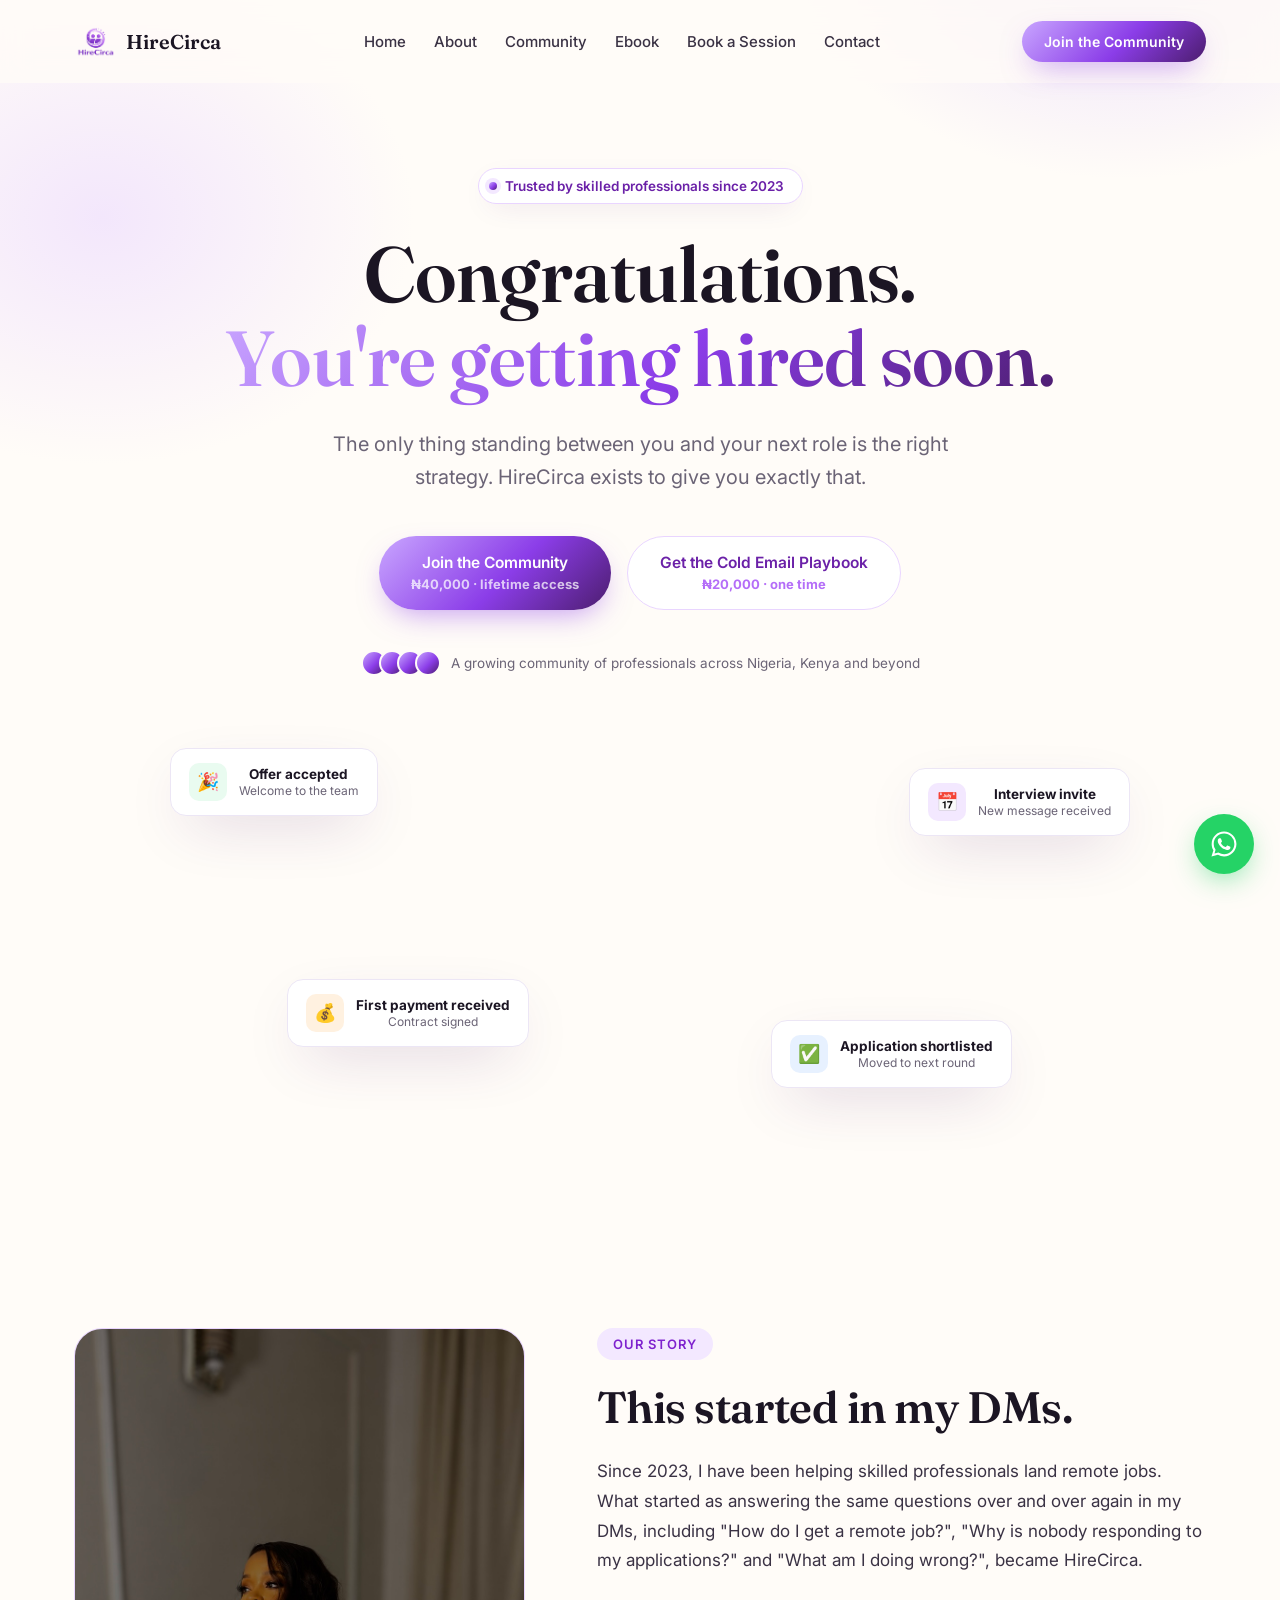
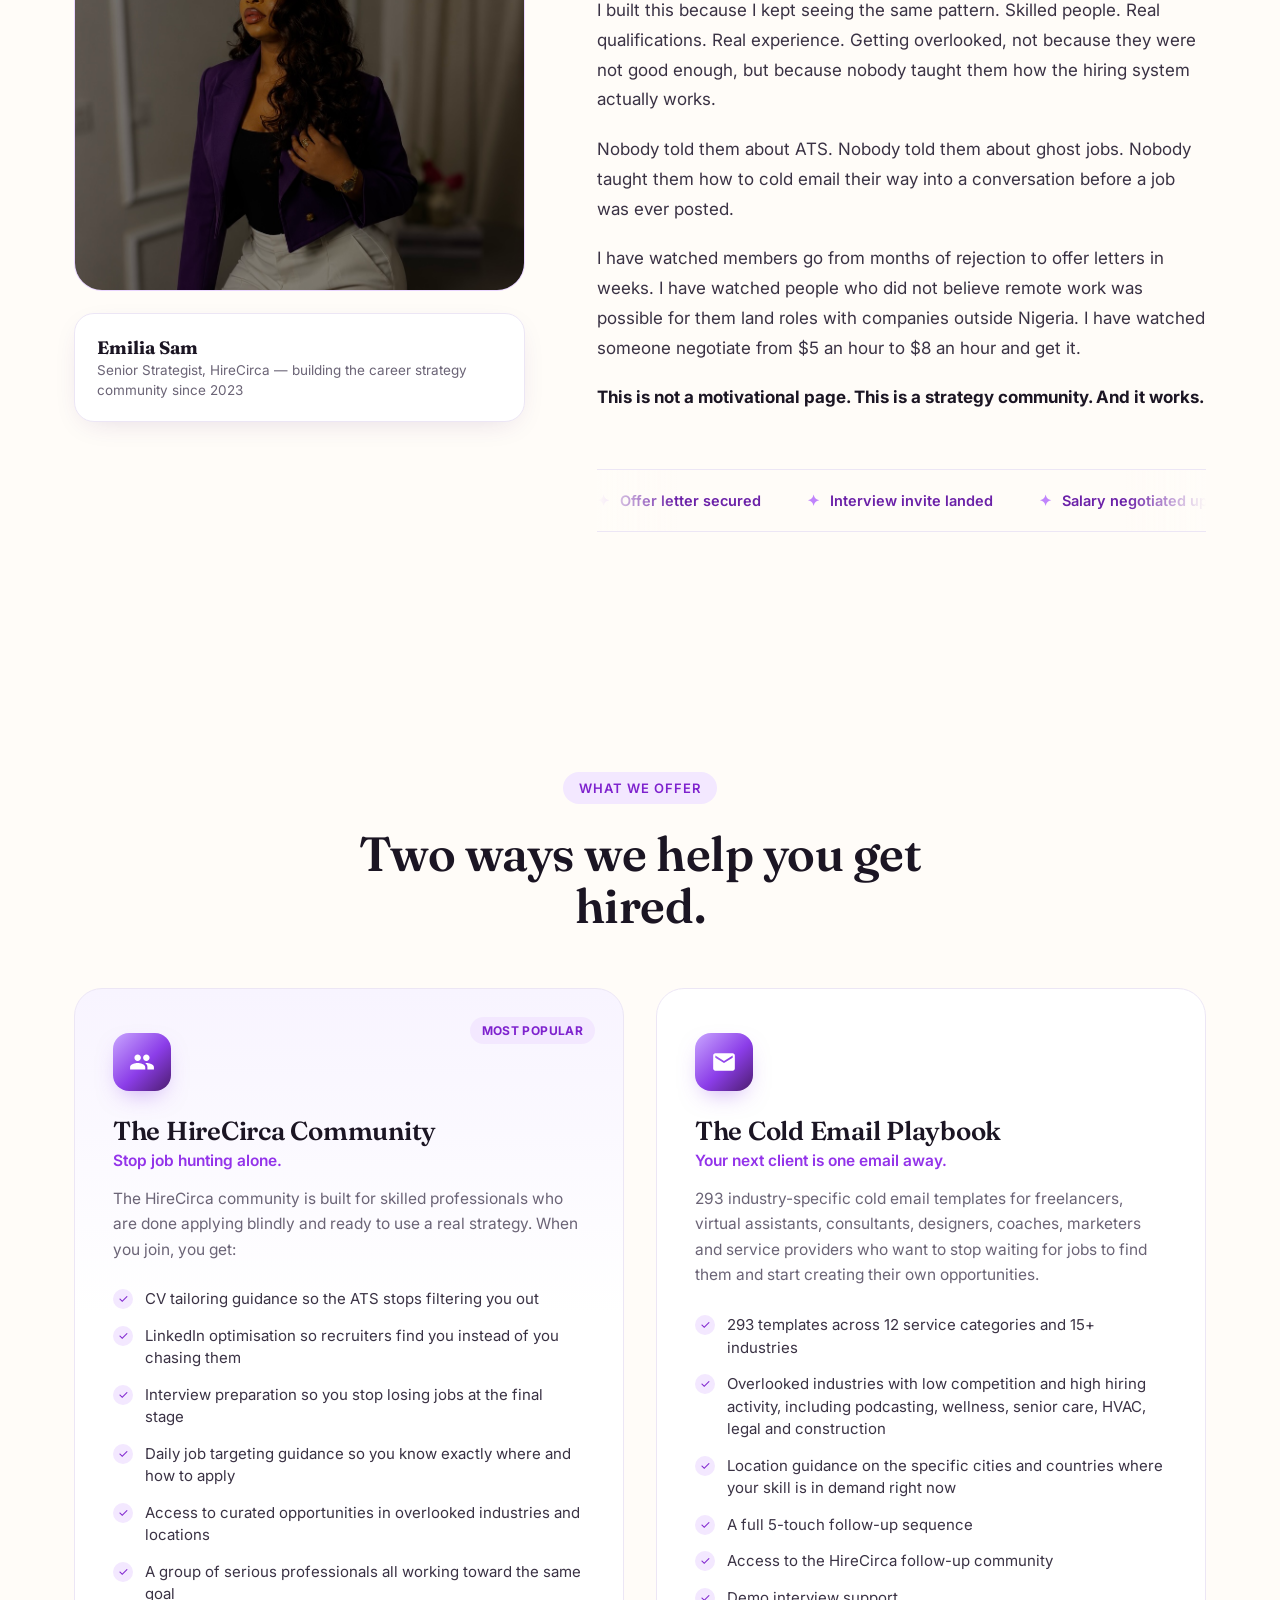
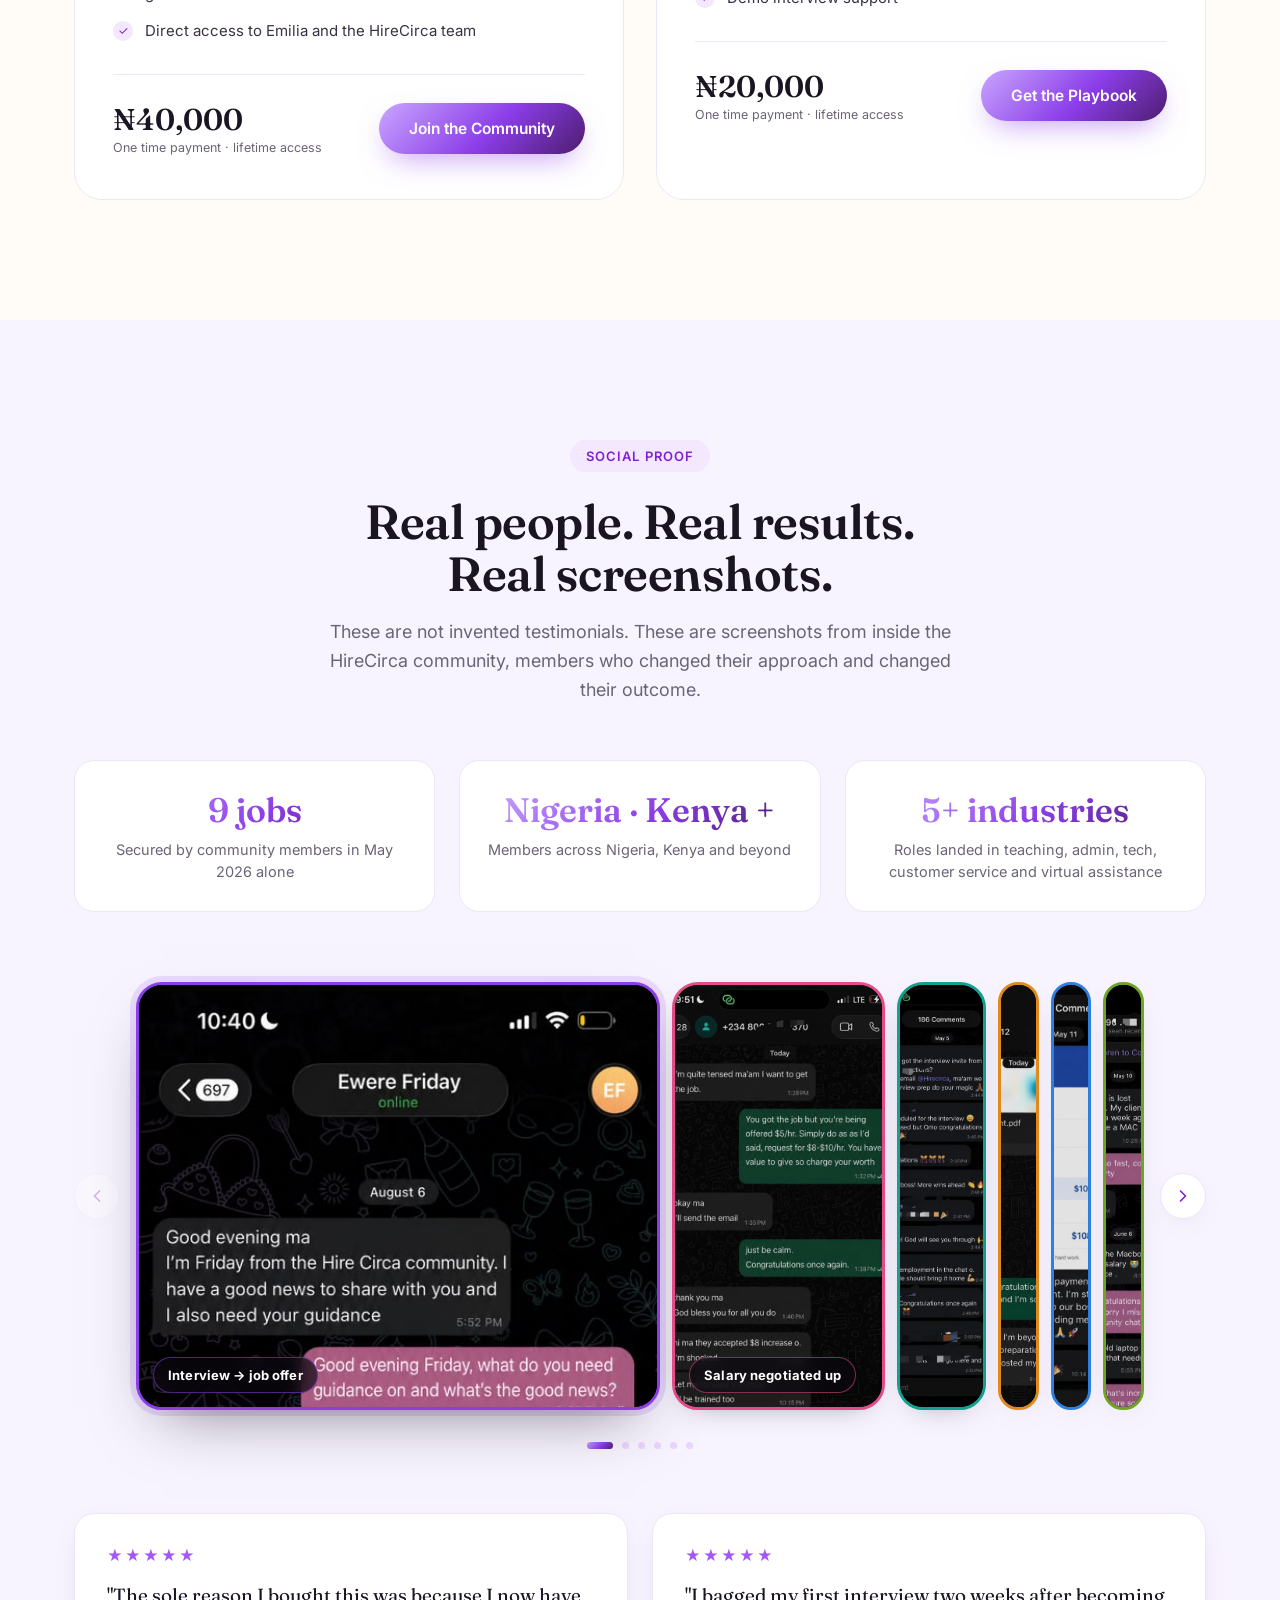
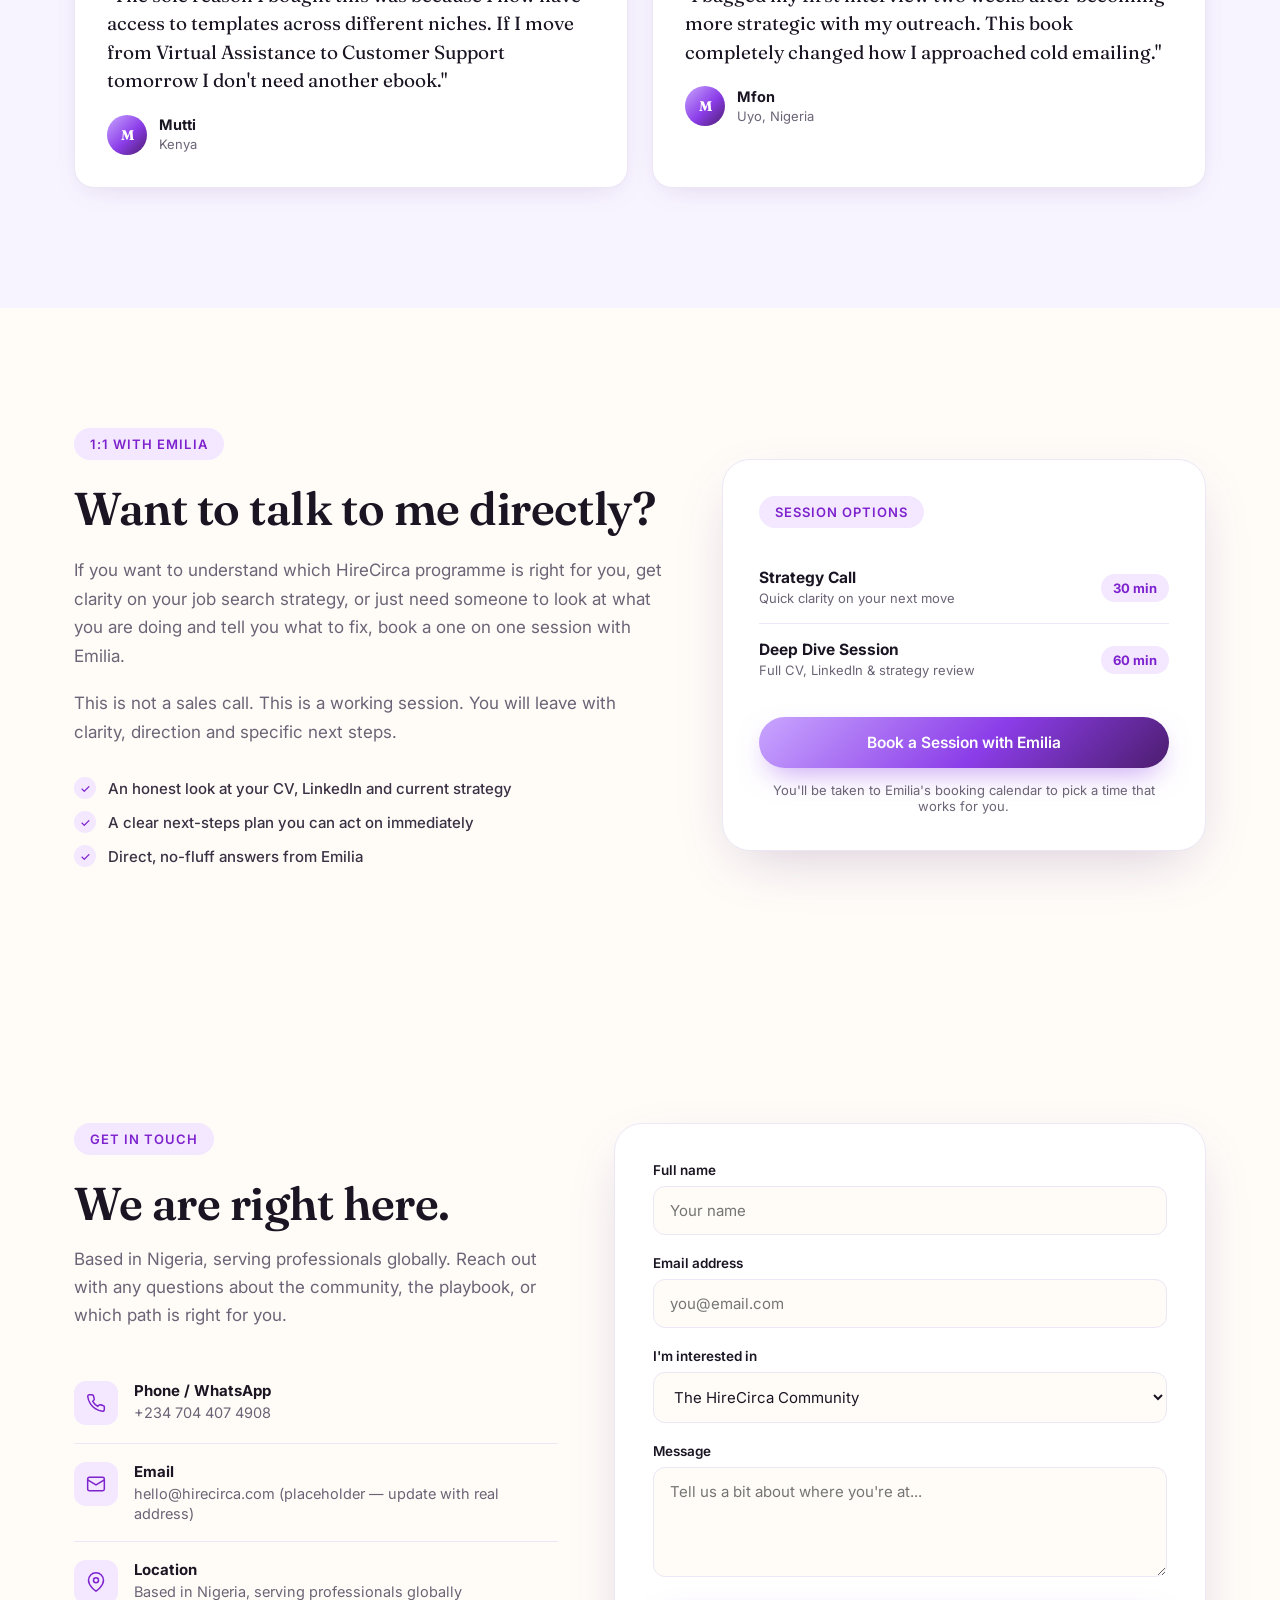
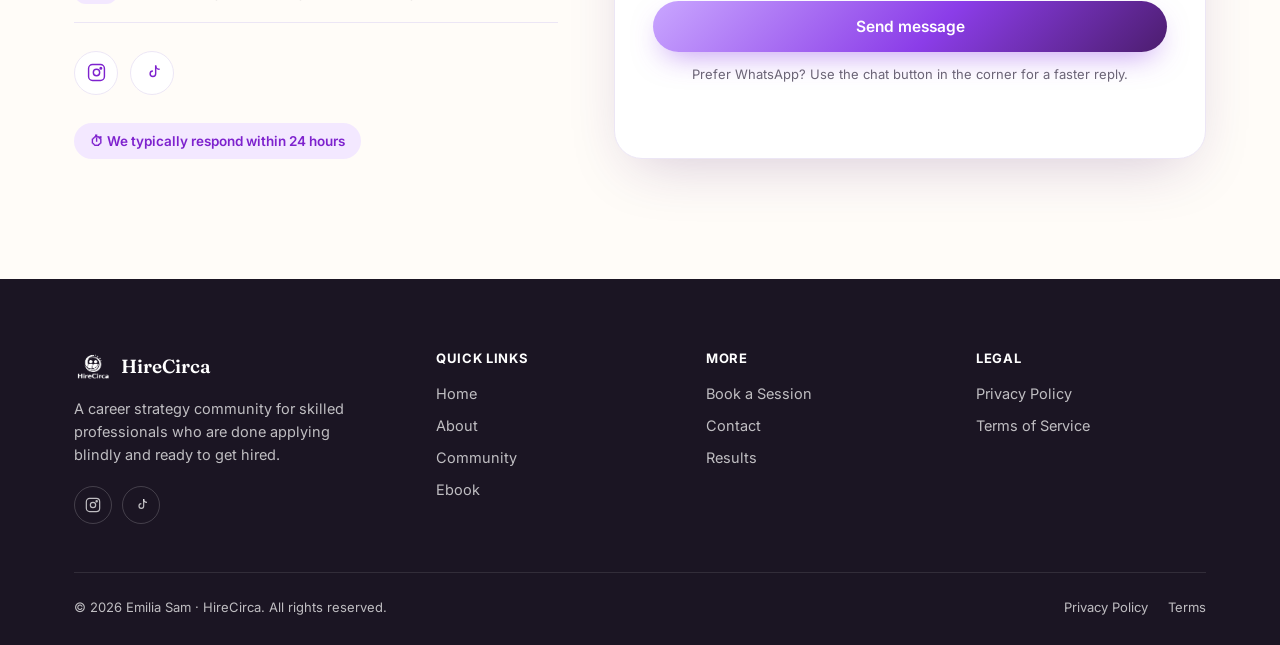
==== index.html @ 4a37bef0 "Redesign proof carousel with Material-3 style morph Replace the flat scroll strip with an index-driv" ====
<!DOCTYPE html>
<html lang="en">
<head>
<meta charset="UTF-8">
<meta name="viewport" content="width=device-width, initial-scale=1.0">
<title>HireCirca — You're Getting Hired Soon</title>
<meta name="description" content="HireCirca gives skilled professionals the exact strategy, tools and community they need to find and land the right opportunities themselves. Join the community or get the Cold Email Playbook.">
<link rel="icon" type="image/png" href="assets/logo.png">

<link rel="preconnect" href="https://fonts.googleapis.com">
<link rel="preconnect" href="https://fonts.gstatic.com" crossorigin>
<link href="https://fonts.googleapis.com/css2?family=Fraunces:opsz,wght@9..144,500;9..144,600;9..144,700&family=Inter:wght@400;500;600;700;800&display=swap" rel="stylesheet">

<link rel="stylesheet" href="css/style.css">
</head>
<body>

<a class="skip-link" href="#home">Skip to content</a>

<!-- ============================================================ NAVBAR -->
<header class="navbar" id="navbar">
  <div class="container">
    <a href="#home" class="nav-logo">
      <img src="assets/logo.png" alt="HireCirca logo">
      <span>HireCirca</span>
    </a>

    <ul class="nav-links">
      <li><a href="#home">Home</a></li>
      <li><a href="#about">About</a></li>
      <li><a href="#community">Community</a></li>
      <li><a href="#ebook">Ebook</a></li>
      <li><a href="#book-a-session">Book a Session</a></li>
      <li><a href="#contact">Contact</a></li>
    </ul>

    <div class="nav-cta">
      <a href="#community" class="btn btn-primary btn-sm">Join the Community</a>
      <button class="nav-toggle" id="navToggle" aria-label="Open menu">
        <svg id="iconMenu" viewBox="0 0 24 24" fill="none" stroke="currentColor" stroke-width="2" stroke-linecap="round"><line x1="3" y1="6" x2="21" y2="6"/><line x1="3" y1="12" x2="21" y2="12"/><line x1="3" y1="18" x2="21" y2="18"/></svg>
      </button>
    </div>
  </div>
</header>

<div class="mobile-menu" id="mobileMenu">
  <ul>
    <li><a href="#home">Home</a></li>
    <li><a href="#about">About</a></li>
    <li><a href="#community">Community</a></li>
    <li><a href="#ebook">Ebook</a></li>
    <li><a href="#book-a-session">Book a Session</a></li>
    <li><a href="#contact">Contact</a></li>
  </ul>
  <a href="#community" class="btn btn-primary btn-block">Join the Community — ₦40,000</a>
</div>

<!-- ============================================================ HERO -->
<section class="hero" id="home">
  <div class="container">
    <div class="hero-eyebrow reveal is-visible"><span class="dot"></span> Trusted by skilled professionals since 2023</div>

    <h1 class="reveal is-visible">Congratulations.<br><span class="accent">You're getting hired soon.</span></h1>

    <p class="hero-sub reveal is-visible reveal-delay-1">The only thing standing between you and your next role is the right strategy. HireCirca exists to give you exactly that.</p>

    <div class="hero-ctas reveal is-visible reveal-delay-2">
      <a href="#community" class="btn btn-primary">
        Join the Community
        <span class="price-tag">₦40,000 · lifetime access</span>
      </a>
      <a href="https://nestuge.com/coldmailing" target="_blank" rel="noopener" class="btn btn-outline">
        Get the Cold Email Playbook
        <span class="price-tag">₦20,000 · one time</span>
      </a>
    </div>

    <div class="hero-trust reveal is-visible reveal-delay-3">
      <span class="avatars"><span></span><span></span><span></span><span></span></span>
      A growing community of professionals across Nigeria, Kenya and beyond
    </div>

    <div class="hero-stage">
      <div class="float-card fc-1">
        <div class="icon">🎉</div>
        <div><strong>Offer accepted</strong><small>Welcome to the team</small></div>
      </div>
      <div class="float-card fc-2">
        <div class="icon">📅</div>
        <div><strong>Interview invite</strong><small>New message received</small></div>
      </div>
      <div class="float-card fc-3">
        <div class="icon">💰</div>
        <div><strong>First payment received</strong><small>Contract signed</small></div>
      </div>
      <div class="float-card fc-4">
        <div class="icon">✅</div>
        <div><strong>Application shortlisted</strong><small>Moved to next round</small></div>
      </div>
    </div>
  </div>
</section>

<!-- ============================================================ ABOUT -->
<section class="section" id="about">
  <div class="container">
    <div class="about-grid">
      <div class="about-photo reveal">
        <div class="photo-frame">
          <img class="real-photo" src="assets/emilia.jpg" alt="Emilia Sam, Senior Strategist at HireCirca">
        </div>
        <div class="founder-card">
          <strong>Emilia Sam</strong>
          <small>Senior Strategist, HireCirca — building the career strategy community since 2023</small>
        </div>
      </div>

      <div class="about-copy">
        <span class="eyebrow reveal">Our Story</span>
        <h2 class="reveal">This started in my DMs.</h2>

        <p class="reveal reveal-delay-1">Since 2023, I have been helping skilled professionals land remote jobs. What started as answering the same questions over and over again in my DMs, including "How do I get a remote job?", "Why is nobody responding to my applications?" and "What am I doing wrong?", became HireCirca.</p>

        <p class="reveal reveal-delay-1">I built this because I kept seeing the same pattern. Skilled people. Real qualifications. Real experience. Getting overlooked, not because they were not good enough, but because nobody taught them how the hiring system actually works.</p>

        <p class="reveal reveal-delay-2">Nobody told them about ATS. Nobody told them about ghost jobs. Nobody taught them how to cold email their way into a conversation before a job was ever posted.</p>

        <p class="reveal reveal-delay-2">I have watched members go from months of rejection to offer letters in weeks. I have watched people who did not believe remote work was possible for them land roles with companies outside Nigeria. I have watched someone negotiate from $5 an hour to $8 an hour and get it.</p>

        <p class="reveal reveal-delay-3"><strong>This is not a motivational page. This is a strategy community. And it works.</strong></p>

        <div class="ticker-wrap reveal reveal-delay-3">
          <div class="ticker-track" id="tickerTrack">
            <span>Offer letter secured</span>
            <span>Interview invite landed</span>
            <span>Salary negotiated up</span>
            <span>Remote role secured</span>
            <span>First client signed</span>
            <span>ATS-optimised CV accepted</span>
            <span>Offer letter secured</span>
            <span>Interview invite landed</span>
            <span>Salary negotiated up</span>
            <span>Remote role secured</span>
            <span>First client signed</span>
            <span>ATS-optimised CV accepted</span>
          </div>
        </div>
      </div>
    </div>
  </div>
</section>

<!-- ============================================================ SERVICES -->
<section class="section" id="services">
  <div class="container">
    <div class="section-head centered reveal">
      <span class="eyebrow">What We Offer</span>
      <h2>Two ways we help you get hired.</h2>
    </div>

    <div class="services-grid">
      <!-- Community -->
      <div class="service-card featured reveal" id="community">
        <span class="badge">Most popular</span>
        <div class="service-icon">
          <svg viewBox="0 0 24 24" width="26" height="26" fill="currentColor" aria-hidden="true"><path d="M16 11c1.66 0 2.99-1.34 2.99-3S17.66 5 16 5c-1.66 0-3 1.34-3 3s1.34 3 3 3zm-8 0c1.66 0 2.99-1.34 2.99-3S9.66 5 8 5C6.34 5 5 6.34 5 8s1.34 3 3 3zm0 2c-2.33 0-7 1.17-7 3.5V19h14v-2.5c0-2.33-4.67-3.5-7-3.5zm8 0c-.29 0-.62.02-.97.05 1.16.84 1.97 1.97 1.97 3.45V19h6v-2.5c0-2.33-4.67-3.5-7-3.5z"/></svg>
        </div>
        <h3>The HireCirca Community</h3>
        <p class="service-tagline">Stop job hunting alone.</p>
        <p class="desc">The HireCirca community is built for skilled professionals who are done applying blindly and ready to use a real strategy. When you join, you get:</p>
        <ul class="service-list">
          <li><span class="check">✓</span> CV tailoring guidance so the ATS stops filtering you out</li>
          <li><span class="check">✓</span> LinkedIn optimisation so recruiters find you instead of you chasing them</li>
          <li><span class="check">✓</span> Interview preparation so you stop losing jobs at the final stage</li>
          <li><span class="check">✓</span> Daily job targeting guidance so you know exactly where and how to apply</li>
          <li><span class="check">✓</span> Access to curated opportunities in overlooked industries and locations</li>
          <li><span class="check">✓</span> A group of serious professionals all working toward the same goal</li>
          <li><span class="check">✓</span> Direct access to Emilia and the HireCirca team</li>
        </ul>
        <div class="service-footer">
          <div class="service-price">
            <span class="amount">₦40,000</span>
            <span class="terms">One time payment · lifetime access</span>
          </div>
          <a href="#contact" class="btn btn-primary">Join the Community</a>
        </div>
      </div>

      <!-- Ebook -->
      <div class="service-card reveal reveal-delay-1" id="ebook">
        <div class="service-icon">
          <svg viewBox="0 0 24 24" width="26" height="26" fill="currentColor" aria-hidden="true"><path d="M20 4H4c-1.1 0-1.99.9-1.99 2L2 18c0 1.1.9 2 2 2h16c1.1 0 2-.9 2-2V6c0-1.1-.9-2-2-2zm0 4-8 5-8-5V6l8 5 8-5v2z"/></svg>
        </div>
        <h3>The Cold Email Playbook</h3>
        <p class="service-tagline">Your next client is one email away.</p>
        <p class="desc">293 industry-specific cold email templates for freelancers, virtual assistants, consultants, designers, coaches, marketers and service providers who want to stop waiting for jobs to find them and start creating their own opportunities.</p>
        <ul class="service-list">
          <li><span class="check">✓</span> 293 templates across 12 service categories and 15+ industries</li>
          <li><span class="check">✓</span> Overlooked industries with low competition and high hiring activity, including podcasting, wellness, senior care, HVAC, legal and construction</li>
          <li><span class="check">✓</span> Location guidance on the specific cities and countries where your skill is in demand right now</li>
          <li><span class="check">✓</span> A full 5-touch follow-up sequence</li>
          <li><span class="check">✓</span> Access to the HireCirca follow-up community</li>
          <li><span class="check">✓</span> Demo interview support</li>
        </ul>
        <div class="service-footer">
          <div class="service-price">
            <span class="amount">₦20,000</span>
            <span class="terms">One time payment · lifetime access</span>
          </div>
          <a href="https://nestuge.com/coldmailing" target="_blank" rel="noopener" class="btn btn-primary">Get the Playbook</a>
        </div>
      </div>
    </div>
  </div>
</section>

<!-- ============================================================ RESULTS -->
<section class="section results-section" id="results">
  <div class="container">
    <div class="section-head centered reveal">
      <span class="eyebrow">Social Proof</span>
      <h2>Real people. Real results. Real screenshots.</h2>
      <p>These are not invented testimonials. These are screenshots from inside the HireCirca community, members who changed their approach and changed their outcome.</p>
    </div>

    <div class="stat-strip reveal">
      <div class="stat-card">
        <span class="num">9 jobs</span>
        <p>Secured by community members in May 2026 alone</p>
      </div>
      <div class="stat-card">
        <span class="num">Nigeria · Kenya +</span>
        <p>Members across Nigeria, Kenya and beyond</p>
      </div>
      <div class="stat-card">
        <span class="num">5+ industries</span>
        <p>Roles landed in teaching, admin, tech, customer service and virtual assistance</p>
      </div>
    </div>

    <div class="proof-carousel-wrap reveal">
      <button class="carousel-arrow" id="proofPrev" aria-label="Previous screenshot">
        <svg viewBox="0 0 24 24" fill="none" stroke="currentColor" stroke-width="2" stroke-linecap="round" stroke-linejoin="round"><polyline points="15 18 9 12 15 6"/></svg>
      </button>

      <div class="proof-carousel" id="proofCarousel">
        <button class="proof-card accent-violet" style="--i:0" aria-label="Interview to job offer">
          <img src="assets/proof/proof-1.jpg" alt="WhatsApp message from a HireCirca community member sharing an interview invite after a cold email follow-up" loading="lazy">
          <span class="proof-tag">Interview → job offer</span>
        </button>
        <button class="proof-card accent-rose" style="--i:1" aria-label="Salary negotiated up">
          <img src="assets/proof/proof-2.jpg" alt="WhatsApp conversation showing a member negotiating their hourly rate up from $5 to $8 with HireCirca's guidance" loading="lazy">
          <span class="proof-tag">Salary negotiated up</span>
        </button>
        <button class="proof-card accent-teal" style="--i:2" aria-label="Community celebration">
          <img src="assets/proof/proof-3.jpg" alt="Community comments celebrating a member's interview invite and letter of employment" loading="lazy">
          <span class="proof-tag">Community celebration</span>
        </button>
        <button class="proof-card accent-amber" style="--i:3" aria-label="Letter of employment">
          <img src="assets/proof/proof-4.jpg" alt="Letter of employment PDF shared in WhatsApp with a congratulations message from Emilia" loading="lazy">
          <span class="proof-tag">Letter of employment</span>
        </button>
        <button class="proof-card accent-sky" style="--i:4" aria-label="First payment received">
          <img src="assets/proof/proof-5.jpg" alt="Payment summary screenshot showing a member's first week's pay as a virtual assistant" loading="lazy">
          <span class="proof-tag">First payment received</span>
        </button>
        <button class="proof-card accent-lime" style="--i:5" aria-label="Client bonus and giving back">
          <img src="assets/proof/proof-6.jpg" alt="WhatsApp conversation of a community member sharing a client bonus and giving back to the community" loading="lazy">
          <span class="proof-tag">Client bonus + giving back</span>
        </button>
      </div>

      <button class="carousel-arrow" id="proofNext" aria-label="Next screenshot">
        <svg viewBox="0 0 24 24" fill="none" stroke="currentColor" stroke-width="2" stroke-linecap="round" stroke-linejoin="round"><polyline points="9 18 15 12 9 6"/></svg>
      </button>
    </div>
    <div class="carousel-dots" id="proofDots"></div>

    <div class="testimonials reveal">
      <div class="testimonial-card">
        <div class="stars">★★★★★</div>
        <p class="quote">"The sole reason I bought this was because I now have access to templates across different niches. If I move from Virtual Assistance to Customer Support tomorrow I don't need another ebook."</p>
        <div class="testimonial-who">
          <div class="avatar">M</div>
          <div><strong>Mutti</strong><small>Kenya</small></div>
        </div>
      </div>
      <div class="testimonial-card">
        <div class="stars">★★★★★</div>
        <p class="quote">"I bagged my first interview two weeks after becoming more strategic with my outreach. This book completely changed how I approached cold emailing."</p>
        <div class="testimonial-who">
          <div class="avatar">M</div>
          <div><strong>Mfon</strong><small>Uyo, Nigeria</small></div>
        </div>
      </div>
    </div>
  </div>
</section>

<!-- ============================================================ BOOK A SESSION -->
<section class="section" id="book-a-session">
  <div class="container">
    <div class="booking-grid">
      <div class="booking-copy reveal">
        <span class="eyebrow">1:1 With Emilia</span>
        <h2>Want to talk to me directly?</h2>
        <p>If you want to understand which HireCirca programme is right for you, get clarity on your job search strategy, or just need someone to look at what you are doing and tell you what to fix, book a one on one session with Emilia.</p>
        <p>This is not a sales call. This is a working session. You will leave with clarity, direction and specific next steps.</p>

        <ul class="expect-list">
          <li><span class="check">✓</span> An honest look at your CV, LinkedIn and current strategy</li>
          <li><span class="check">✓</span> A clear next-steps plan you can act on immediately</li>
          <li><span class="check">✓</span> Direct, no-fluff answers from Emilia</li>
        </ul>
      </div>

      <div class="booking-card reveal reveal-delay-1">
        <span class="eyebrow">Session Options</span>
        <div class="session-option">
          <div><strong>Strategy Call</strong><small>Quick clarity on your next move</small></div>
          <span class="dur">30 min</span>
        </div>
        <div class="session-option">
          <div><strong>Deep Dive Session</strong><small>Full CV, LinkedIn &amp; strategy review</small></div>
          <span class="dur">60 min</span>
        </div>
        <a href="#" id="calendlyLink" class="btn btn-primary btn-block">Book a Session with Emilia</a>
        <p class="form-note">You'll be taken to Emilia's booking calendar to pick a time that works for you.</p>
      </div>
    </div>
  </div>
</section>

<!-- ============================================================ CONTACT -->
<section class="section" id="contact">
  <div class="container">
    <div class="contact-grid">
      <div class="contact-info reveal">
        <span class="eyebrow">Get In Touch</span>
        <h2>We are right here.</h2>
        <p>Based in Nigeria, serving professionals globally. Reach out with any questions about the community, the playbook, or which path is right for you.</p>

        <div class="info-row">
          <div class="icon">
            <svg width="20" height="20" viewBox="0 0 24 24" fill="none" stroke="currentColor" stroke-width="1.8"><path d="M22 16.92v3a2 2 0 0 1-2.18 2 19.79 19.79 0 0 1-8.63-3.07 19.5 19.5 0 0 1-6-6 19.79 19.79 0 0 1-3.07-8.67A2 2 0 0 1 4.11 2h3a2 2 0 0 1 2 1.72c.127.96.361 1.903.7 2.81a2 2 0 0 1-.45 2.11L8.09 9.91a16 16 0 0 0 6 6l1.27-1.27a2 2 0 0 1 2.11-.45c.907.339 1.85.573 2.81.7A2 2 0 0 1 22 16.92z"/></svg>
          </div>
          <div><strong>Phone / WhatsApp</strong><a href="tel:+2347044074908" id="phoneLink">+234 704 407 4908</a></div>
        </div>

        <div class="info-row">
          <div class="icon">
            <svg width="20" height="20" viewBox="0 0 24 24" fill="none" stroke="currentColor" stroke-width="1.8"><rect x="2" y="4" width="20" height="16" rx="2"/><path d="M2 7l10 6 10-6"/></svg>
          </div>
          <div><strong>Email</strong><a href="mailto:hello@hirecirca.com" id="emailLink">hello@hirecirca.com <em style="font-style:normal;color:var(--muted)">(placeholder — update with real address)</em></a></div>
        </div>

        <div class="info-row">
          <div class="icon">
            <svg width="20" height="20" viewBox="0 0 24 24" fill="none" stroke="currentColor" stroke-width="1.8"><path d="M21 10c0 7-9 13-9 13s-9-6-9-13a9 9 0 0 1 18 0z"/><circle cx="12" cy="10" r="3"/></svg>
          </div>
          <div><strong>Location</strong><span>Based in Nigeria, serving professionals globally</span></div>
        </div>

        <div class="social-row">
          <a class="social-icon" href="https://www.instagram.com/hire_circa?utm_source=qr" target="_blank" rel="noopener" aria-label="Instagram">
            <svg viewBox="0 0 24 24" fill="none" stroke="currentColor" stroke-width="1.8"><rect x="2" y="2" width="20" height="20" rx="5"/><circle cx="12" cy="12" r="4"/><circle cx="17.5" cy="6.5" r="1"/></svg>
          </a>
          <a class="social-icon" href="https://www.tiktok.com/@hirecirca" target="_blank" rel="noopener" aria-label="TikTok">
            <svg viewBox="0 0 24 24" fill="none" stroke="currentColor" stroke-width="1.8"><path d="M16 3v10.5a3.5 3.5 0 1 1-3.5-3.5"/><path d="M16 3a5 5 0 0 0 5 5"/></svg>
          </a>
        </div>

        <div class="response-note">⏱ We typically respond within 24 hours</div>
      </div>

      <form class="contact-form reveal reveal-delay-1" id="contactForm">
        <div class="form-row">
          <label for="name">Full name</label>
          <input type="text" id="name" name="name" placeholder="Your name" required>
        </div>
        <div class="form-row">
          <label for="email">Email address</label>
          <input type="email" id="email" name="email" placeholder="you@email.com" required>
        </div>
        <div class="form-row">
          <label for="interest">I'm interested in</label>
          <select id="interest" name="interest">
            <option>The HireCirca Community</option>
            <option>The Cold Email Playbook</option>
            <option>A 1:1 Session with Emilia</option>
            <option>Something else</option>
          </select>
        </div>
        <div class="form-row">
          <label for="message">Message</label>
          <textarea id="message" name="message" placeholder="Tell us a bit about where you're at..." required></textarea>
        </div>
        <button type="submit" class="btn btn-primary btn-block">Send message</button>
        <div class="form-success" id="formSuccess">✓ Thanks — we'll get back to you within 24 hours.</div>
        <p class="form-note">Prefer WhatsApp? Use the chat button in the corner for a faster reply.</p>
      </form>
    </div>
  </div>
</section>

<!-- ============================================================ FOOTER -->
<footer class="site-footer">
  <div class="container">
    <div class="footer-top">
      <div>
        <div class="footer-brand">
          <img src="assets/logo.png" alt="HireCirca">
          <span>HireCirca</span>
        </div>
        <p class="footer-desc">A career strategy community for skilled professionals who are done applying blindly and ready to get hired.</p>
        <div class="footer-social" style="margin-top:20px;">
          <a href="https://www.instagram.com/hire_circa?utm_source=qr" target="_blank" rel="noopener" aria-label="Instagram"><svg viewBox="0 0 24 24" fill="none" stroke="currentColor" stroke-width="1.8"><rect x="2" y="2" width="20" height="20" rx="5"/><circle cx="12" cy="12" r="4"/><circle cx="17.5" cy="6.5" r="1"/></svg></a>
          <a href="https://www.tiktok.com/@hirecirca" target="_blank" rel="noopener" aria-label="TikTok"><svg viewBox="0 0 24 24" fill="none" stroke="currentColor" stroke-width="1.8"><path d="M16 3v10.5a3.5 3.5 0 1 1-3.5-3.5"/><path d="M16 3a5 5 0 0 0 5 5"/></svg></a>
        </div>
      </div>

      <div class="footer-col">
        <h4>Quick Links</h4>
        <ul>
          <li><a href="#home">Home</a></li>
          <li><a href="#about">About</a></li>
          <li><a href="#community">Community</a></li>
          <li><a href="#ebook">Ebook</a></li>
        </ul>
      </div>

      <div class="footer-col">
        <h4>More</h4>
        <ul>
          <li><a href="#book-a-session">Book a Session</a></li>
          <li><a href="#contact">Contact</a></li>
          <li><a href="#results">Results</a></li>
        </ul>
      </div>

      <div class="footer-col">
        <h4>Legal</h4>
        <ul>
          <li><a href="privacy.html">Privacy Policy</a></li>
          <li><a href="terms.html">Terms of Service</a></li>
        </ul>
      </div>
    </div>

    <div class="footer-bottom">
      <span>© 2026 Emilia Sam · HireCirca. All rights reserved.</span>
      <div class="legal-links">
        <a href="privacy.html">Privacy Policy</a>
        <a href="terms.html">Terms</a>
      </div>
    </div>
  </div>
</footer>

<!-- ============================================================ WHATSAPP FAB -->
<a class="wa-fab" id="waFab" href="https://wa.me/2347044074908?text=Hi%20HireCirca%2C%20I%20have%20a%20question" target="_blank" rel="noopener" aria-label="Chat on WhatsApp">
  <svg viewBox="0 0 24 24" fill="currentColor"><path d="M12.04 2C6.58 2 2.13 6.45 2.13 11.91c0 1.87.51 3.63 1.4 5.13L2 22l5.13-1.35a9.9 9.9 0 0 0 4.91 1.3h.01c5.46 0 9.9-4.45 9.9-9.91C21.95 6.45 17.5 2 12.04 2zm0 18.15h-.01a8.2 8.2 0 0 1-4.19-1.15l-.3-.18-3.12.82.83-3.04-.2-.31a8.2 8.2 0 0 1-1.27-4.38c0-4.55 3.7-8.25 8.26-8.25 2.2 0 4.27.86 5.83 2.42a8.18 8.18 0 0 1 2.41 5.83c0 4.55-3.71 8.24-8.24 8.24zm4.52-6.17c-.25-.12-1.47-.72-1.7-.81-.23-.08-.39-.12-.56.13-.17.24-.64.8-.78.97-.14.16-.29.18-.53.06-.25-.12-1.04-.38-1.99-1.22-.73-.66-1.23-1.46-1.37-1.71-.14-.24-.02-.38.11-.5.11-.11.25-.29.37-.43.12-.15.16-.25.25-.41.08-.17.04-.31-.02-.44-.06-.12-.56-1.35-.77-1.85-.2-.48-.41-.42-.56-.43h-.48c-.16 0-.43.06-.66.31-.22.24-.87.85-.87 2.08 0 1.22.89 2.4 1.01 2.57.13.16 1.76 2.69 4.27 3.77.6.26 1.06.41 1.43.53.6.19 1.14.16 1.57.1.48-.07 1.47-.6 1.68-1.19.2-.58.2-1.08.14-1.19-.06-.1-.22-.16-.47-.28z"/></svg>
</a>

<script src="js/main.js"></script>
</body>
</html>
---- css/style.css ----
/* ==========================================================================
   HireCirca — stylesheet
   ========================================================================== */

:root {
  /* Brand purples — light to deep violet gradient */
  --violet-50:  #FAF5FF;
  --violet-100: #F3E8FF;
  --violet-200: #E9D5FF;
  --violet-300: #D8B4FE;
  --violet-400: #C084FC;
  --violet-500: #A855F7;
  --violet-600: #9333EA;
  --violet-700: #7E22CE;
  --violet-800: #6B21A8;
  --violet-900: #4C1D6E;

  --brand-gradient: linear-gradient(135deg, #C9A6FF 0%, #8B3DE8 55%, #4C1D6E 100%);
  --brand-gradient-soft: linear-gradient(135deg, #EFE2FF 0%, #E4CFFF 100%);

  /* Neutrals */
  --warm-white: #FFFCF8;
  --lavender-wash: #F8F4FF;
  --white: #FFFFFF;
  --ink: #1B1523;
  --ink-soft: #3A3244;
  --muted: #6B6476;
  --line: #ECE6F5;

  /* Type */
  --font-display: 'Fraunces', Georgia, 'Times New Roman', serif;
  --font-body: 'Inter', -apple-system, BlinkMacSystemFont, 'Segoe UI', sans-serif;

  --container: 1180px;
  --radius-sm: 12px;
  --radius-md: 20px;
  --radius-lg: 28px;
  --shadow-soft: 0 20px 60px -20px rgba(76, 29, 110, 0.25);
  --shadow-card: 0 8px 30px -12px rgba(76, 29, 110, 0.18);
}

* { box-sizing: border-box; }
html { scroll-behavior: smooth; }

body {
  margin: 0;
  font-family: var(--font-body);
  color: var(--ink-soft);
  background: var(--warm-white);
  -webkit-font-smoothing: antialiased;
  overflow-x: hidden;
}

img { max-width: 100%; display: block; }

a { color: inherit; text-decoration: none; }

h1, h2, h3, h4 {
  font-family: var(--font-display);
  color: var(--ink);
  margin: 0;
  line-height: 1.08;
  letter-spacing: -0.01em;
}

p { margin: 0; }

.container {
  max-width: var(--container);
  margin: 0 auto;
  padding: 0 24px;
}

.section {
  padding: 120px 0;
  position: relative;
}

@media (max-width: 780px) {
  .section { padding: 80px 0; }
}

.eyebrow {
  display: inline-flex;
  align-items: center;
  gap: 8px;
  font-size: 13px;
  font-weight: 600;
  letter-spacing: 0.08em;
  text-transform: uppercase;
  color: var(--violet-700);
  background: var(--violet-100);
  padding: 8px 16px;
  border-radius: 999px;
  margin-bottom: 24px;
}

.section-head {
  max-width: 640px;
  margin: 0 0 56px;
}

.section-head.centered {
  margin-left: auto;
  margin-right: auto;
  text-align: center;
}

.section-head h2 {
  font-size: clamp(32px, 4.2vw, 48px);
  font-weight: 600;
}

.section-head p {
  margin-top: 18px;
  font-size: 18px;
  line-height: 1.6;
  color: var(--muted);
}

/* ---------------------------------------------------------------- reveal */
.reveal {
  opacity: 0;
  transform: translateY(28px);
  transition: opacity 0.8s cubic-bezier(.22,.61,.36,1), transform 0.8s cubic-bezier(.22,.61,.36,1);
}
.reveal.is-visible { opacity: 1; transform: translateY(0); }
.reveal-delay-1 { transition-delay: .1s; }
.reveal-delay-2 { transition-delay: .2s; }
.reveal-delay-3 { transition-delay: .3s; }

/* ---------------------------------------------------------------- buttons */
.btn {
  display: inline-flex;
  align-items: center;
  justify-content: center;
  gap: 10px;
  padding: 16px 30px;
  border-radius: 999px;
  font-family: var(--font-body);
  font-weight: 600;
  font-size: 15.5px;
  border: none;
  cursor: pointer;
  transition: transform 0.25s ease, box-shadow 0.25s ease, filter 0.25s ease;
  white-space: nowrap;
}
.btn:active { transform: scale(0.97); }

.btn-primary {
  background: var(--brand-gradient);
  color: #fff;
  box-shadow: 0 12px 30px -10px rgba(139, 61, 232, 0.55);
}
.btn-primary:hover { filter: brightness(1.06); box-shadow: 0 16px 36px -10px rgba(139, 61, 232, 0.65); transform: translateY(-2px); }

.btn-outline {
  background: var(--white);
  color: var(--violet-800);
  border: 1.5px solid var(--violet-200);
}
.btn-outline:hover { border-color: var(--violet-500); transform: translateY(-2px); box-shadow: var(--shadow-card); }

.btn-ghost {
  background: transparent;
  color: var(--ink);
  border: 1.5px solid var(--line);
}
.btn-ghost:hover { border-color: var(--violet-400); color: var(--violet-700); }

.btn-block { width: 100%; }
.btn-sm { padding: 12px 22px; font-size: 14px; }

.price-tag {
  font-size: 13px;
  font-weight: 700;
  opacity: 0.85;
}

/* ---------------------------------------------------------------- navbar */
.navbar {
  position: fixed;
  top: 0; left: 0; right: 0;
  z-index: 1000;
  background: rgba(255, 252, 248, 0.78);
  backdrop-filter: blur(14px);
  -webkit-backdrop-filter: blur(14px);
  border-bottom: 1px solid transparent;
  transition: border-color 0.3s ease, box-shadow 0.3s ease;
}
.navbar.scrolled {
  border-bottom-color: var(--line);
  box-shadow: 0 4px 24px -12px rgba(76,29,110,0.12);
}
.navbar .container {
  display: flex;
  align-items: center;
  justify-content: space-between;
  height: 82px;
}
.nav-logo { display: flex; align-items: center; gap: 10px; }
.nav-logo img { height: 34px; width: auto; }
.nav-logo span {
  font-family: var(--font-display);
  font-weight: 600;
  font-size: 20px;
  color: var(--ink);
}
.nav-links {
  display: flex;
  align-items: center;
  gap: 28px;
  list-style: none;
  margin: 0; padding: 0;
  white-space: nowrap;
}
.nav-links a {
  font-size: 15px;
  font-weight: 500;
  color: var(--ink-soft);
  position: relative;
  padding: 4px 0;
  transition: color 0.2s ease;
}
.nav-links a::after {
  content: '';
  position: absolute;
  left: 0; right: 100%; bottom: -2px;
  height: 2px;
  background: var(--brand-gradient);
  border-radius: 2px;
  transition: right 0.25s ease;
}
.nav-links a:hover { color: var(--violet-700); }
.nav-links a:hover::after { right: 0; }

.nav-cta { display: flex; align-items: center; gap: 12px; }
.nav-toggle {
  display: none;
  background: none; border: none; cursor: pointer;
  width: 40px; height: 40px;
  align-items: center; justify-content: center;
}
.nav-toggle span, .nav-toggle::before, .nav-toggle::after { display: none; }
.nav-toggle svg { width: 24px; height: 24px; color: var(--ink); }

@media (max-width: 940px) {
  .nav-links { display: none; }
  .nav-cta .btn-outline { display: none; }
  .nav-toggle { display: flex; }
}

.mobile-menu {
  position: fixed;
  top: 82px; left: 0; right: 0; bottom: 0;
  background: var(--warm-white);
  z-index: 999;
  padding: 24px;
  transform: translateY(-12px);
  opacity: 0;
  pointer-events: none;
  transition: opacity 0.25s ease, transform 0.25s ease;
  overflow-y: auto;
}
.mobile-menu.open { opacity: 1; transform: translateY(0); pointer-events: auto; }
.mobile-menu ul { list-style: none; margin: 0; padding: 0; display: flex; flex-direction: column; }
.mobile-menu a {
  display: block;
  padding: 18px 4px;
  font-size: 20px;
  font-family: var(--font-display);
  border-bottom: 1px solid var(--line);
  color: var(--ink);
}
.mobile-menu .btn { margin-top: 28px; }

/* ---------------------------------------------------------------- hero */
.hero {
  padding: 168px 0 120px;
  position: relative;
  overflow: hidden;
  background:
    radial-gradient(560px 420px at 88% -6%, rgba(196, 165, 255, 0.35), transparent 60%),
    radial-gradient(480px 380px at 8% 18%, rgba(233, 213, 255, 0.55), transparent 65%),
    var(--warm-white);
}
.hero .container {
  display: grid;
  grid-template-columns: 1fr;
  justify-items: center;
  text-align: center;
  position: relative;
  z-index: 2;
}
.hero-eyebrow {
  display: inline-flex; align-items: center; gap: 8px;
  background: var(--white);
  border: 1px solid var(--violet-200);
  padding: 9px 18px 9px 10px;
  border-radius: 999px;
  font-size: 13.5px;
  font-weight: 600;
  color: var(--violet-800);
  margin-bottom: 28px;
  box-shadow: var(--shadow-card);
}
.hero-eyebrow .dot {
  width: 8px; height: 8px; border-radius: 50%;
  background: var(--brand-gradient);
  box-shadow: 0 0 0 4px var(--violet-100);
}
.hero h1 {
  font-size: clamp(40px, 7vw, 78px);
  font-weight: 600;
  max-width: 900px;
}
.hero h1 .accent {
  background: var(--brand-gradient);
  -webkit-background-clip: text;
  background-clip: text;
  color: transparent;
}
.hero-sub {
  margin: 28px 0 0;
  max-width: 620px;
  font-size: clamp(17px, 2vw, 20px);
  line-height: 1.65;
  color: var(--muted);
}
.hero-ctas {
  margin-top: 42px;
  display: flex;
  flex-wrap: wrap;
  gap: 16px;
  justify-content: center;
}
.hero-ctas .btn { flex-direction: column; gap: 2px; padding: 16px 32px; line-height: 1.3; }
.hero-ctas .btn .price-tag { font-weight: 700; }
.hero-ctas .btn-primary .price-tag { color: rgba(255,255,255,0.85); }
.hero-ctas .btn-outline .price-tag { color: var(--violet-500); }

.hero-trust {
  margin-top: 40px;
  font-size: 13.5px;
  color: var(--muted);
  display: flex;
  align-items: center;
  gap: 10px;
}
.hero-trust .avatars { display: flex; }
.hero-trust .avatars span {
  width: 26px; height: 26px; border-radius: 50%;
  background: var(--brand-gradient);
  border: 2px solid var(--warm-white);
  margin-left: -8px;
}
.hero-trust .avatars span:first-child { margin-left: 0; }

.hero-stage {
  position: relative;
  width: 100%;
  max-width: 980px;
  margin-top: 72px;
  height: 340px;
}

/* Floating proof notification cards */
.float-card {
  position: absolute;
  display: flex;
  align-items: center;
  gap: 12px;
  background: var(--white);
  border: 1px solid var(--line);
  border-radius: 16px;
  padding: 14px 18px;
  box-shadow: var(--shadow-soft);
  font-size: 13.5px;
  animation: floaty 6s ease-in-out infinite;
}
.float-card .icon {
  width: 38px; height: 38px;
  border-radius: 10px;
  display: flex; align-items: center; justify-content: center;
  font-size: 18px;
  flex-shrink: 0;
}
.float-card strong { display: block; font-size: 13.5px; color: var(--ink); font-weight: 700; }
.float-card small { color: var(--muted); font-size: 12px; }

.fc-1 { top: 0%; left: 2%; animation-delay: 0s; }
.fc-1 .icon { background: #E9FBF0; }
.fc-2 { top: 6%; right: 0%; animation-delay: 1.1s; }
.fc-2 .icon { background: var(--violet-100); }
.fc-3 { bottom: 12%; left: 14%; animation-delay: 2.1s; }
.fc-3 .icon { background: #FFF1E0; }
.fc-4 { bottom: 0%; right: 12%; animation-delay: 0.6s; }
.fc-4 .icon { background: #E7F1FF; }

@keyframes floaty {
  0%, 100% { transform: translateY(0px); }
  50% { transform: translateY(-14px); }
}

@media (max-width: 860px) {
  .hero-stage { display: none; }
  .hero { padding-top: 140px; }
}

/* ---------------------------------------------------------------- about */
.about-grid {
  display: grid;
  grid-template-columns: 0.85fr 1.15fr;
  gap: 72px;
  align-items: start;
}
.about-grid > * { min-width: 0; }
@media (max-width: 900px) {
  .about-grid { grid-template-columns: 1fr; gap: 48px; }
}

.about-photo {
  position: sticky;
  top: 120px;
}
.photo-frame {
  aspect-ratio: 4/5;
  border-radius: var(--radius-lg);
  background: var(--brand-gradient-soft);
  border: 1px solid var(--violet-200);
  display: flex;
  align-items: center;
  justify-content: center;
  flex-direction: column;
  gap: 14px;
  color: var(--violet-700);
  overflow: hidden;
  position: relative;
}
.photo-frame .initials {
  width: 108px; height: 108px;
  border-radius: 50%;
  background: var(--brand-gradient);
  color: #fff;
  display: flex; align-items: center; justify-content: center;
  font-family: var(--font-display);
  font-size: 40px;
  font-weight: 600;
  box-shadow: var(--shadow-soft);
}
.photo-frame img.real-photo { position:absolute; inset:0; width:100%; height:100%; object-fit:cover; object-position: top center; }

.founder-card {
  margin-top: 22px;
  background: var(--white);
  border: 1px solid var(--line);
  border-radius: var(--radius-md);
  padding: 22px;
  box-shadow: var(--shadow-card);
}
.founder-card strong { display: block; font-family: var(--font-display); font-size: 18px; color: var(--ink); }
.founder-card small { color: var(--muted); font-size: 13.5px; }

.about-copy h2 {
  font-size: clamp(30px, 4vw, 44px);
  font-weight: 600;
  margin-bottom: 26px;
}
.about-copy p {
  font-size: 17px;
  line-height: 1.75;
  color: var(--ink-soft);
  margin-bottom: 20px;
}
.about-copy p:last-of-type { margin-bottom: 0; }
.about-copy strong { color: var(--ink); }

/* Results ticker / strip */
.ticker-wrap {
  margin-top: 56px;
  border-top: 1px solid var(--line);
  border-bottom: 1px solid var(--line);
  overflow: hidden;
  padding: 22px 0;
  position: relative;
}
.ticker-wrap::before, .ticker-wrap::after {
  content: '';
  position: absolute; top: 0; bottom: 0; width: 80px; z-index: 2;
}
.ticker-wrap::before { left: 0; background: linear-gradient(90deg, var(--warm-white), transparent); }
.ticker-wrap::after { right: 0; background: linear-gradient(-90deg, var(--warm-white), transparent); }
.ticker-track {
  display: flex;
  gap: 46px;
  width: max-content;
  animation: ticker 26s linear infinite;
}
.ticker-track span {
  display: inline-flex;
  align-items: center;
  gap: 10px;
  font-size: 14.5px;
  font-weight: 600;
  color: var(--violet-800);
  white-space: nowrap;
}
.ticker-track span::before { content: '✦'; color: var(--violet-400); }
@keyframes ticker {
  from { transform: translateX(0); }
  to { transform: translateX(-50%); }
}

/* ---------------------------------------------------------------- services */
.services-grid {
  display: grid;
  grid-template-columns: 1fr 1fr;
  gap: 32px;
}
.services-grid > * { min-width: 0; }
@media (max-width: 900px) {
  .services-grid { grid-template-columns: 1fr; }
}

.service-card {
  background: var(--white);
  border: 1px solid var(--line);
  border-radius: var(--radius-lg);
  padding: 44px 38px;
  position: relative;
  overflow: hidden;
  transition: transform 0.35s ease, box-shadow 0.35s ease, border-color 0.35s ease;
  scroll-margin-top: 110px;
}
.service-card:hover {
  transform: translateY(-6px);
  box-shadow: var(--shadow-soft);
  border-color: var(--violet-200);
}
.service-card.featured { background: linear-gradient(180deg, var(--lavender-wash), #fff 40%); }
.service-card .badge {
  position: absolute; top: 28px; right: 28px;
  background: var(--violet-100); color: var(--violet-700);
  font-size: 12px; font-weight: 700;
  padding: 6px 12px; border-radius: 999px;
  letter-spacing: 0.03em; text-transform: uppercase;
}
.service-icon {
  width: 58px; height: 58px;
  border-radius: 16px;
  background: var(--brand-gradient);
  display: flex; align-items: center; justify-content: center;
  color: #fff; font-size: 26px;
  margin-bottom: 26px;
  box-shadow: 0 10px 24px -10px rgba(139,61,232,0.5);
}
.service-card h3 {
  font-size: 26px;
  font-weight: 600;
  margin-bottom: 6px;
}
.service-tagline {
  font-size: 15.5px;
  font-weight: 600;
  color: var(--violet-600);
  margin-bottom: 16px;
}
.service-card > p.desc {
  font-size: 15.5px;
  line-height: 1.65;
  color: var(--muted);
  margin-bottom: 26px;
}
.service-list {
  list-style: none;
  margin: 0 0 32px;
  padding: 0;
  display: flex;
  flex-direction: column;
  gap: 14px;
}
.service-list li {
  display: flex;
  align-items: flex-start;
  gap: 12px;
  font-size: 15px;
  line-height: 1.5;
  color: var(--ink-soft);
}
.service-list li .check {
  flex-shrink: 0;
  width: 20px; height: 20px;
  border-radius: 50%;
  background: var(--violet-100);
  color: var(--violet-700);
  display: flex; align-items: center; justify-content: center;
  font-size: 12px;
  margin-top: 1px;
}
.service-footer {
  display: flex;
  align-items: center;
  justify-content: space-between;
  gap: 18px;
  padding-top: 26px;
  border-top: 1px solid var(--line);
  flex-wrap: wrap;
}
.service-price { font-family: var(--font-display); }
.service-price .amount { font-size: 30px; font-weight: 600; color: var(--ink); }
.service-price .terms { display: block; font-size: 12.5px; color: var(--muted); font-family: var(--font-body); margin-top: 2px; }

/* ---------------------------------------------------------------- results */
.results-section { background: var(--lavender-wash); }

.stat-strip {
  display: grid;
  grid-template-columns: repeat(3, 1fr);
  gap: 24px;
  margin-bottom: 64px;
}
@media (max-width: 780px) {
  .stat-strip { grid-template-columns: 1fr; }
}
.stat-card {
  background: var(--white);
  border: 1px solid var(--line);
  border-radius: var(--radius-md);
  padding: 28px;
  text-align: center;
}
.stat-card .num {
  font-family: var(--font-display);
  font-size: 34px;
  font-weight: 600;
  background: var(--brand-gradient);
  -webkit-background-clip: text; background-clip: text; color: transparent;
  display: block;
  margin-bottom: 8px;
}
.stat-card p { font-size: 14.5px; color: var(--muted); line-height: 1.5; }

/* ---------------------------------------------------------------- proof carousel
   Material-3 style morphing carousel: the focused card expands to a hero,
   neighbours compress into slivers. Colour lives on each frame's border. */
:root {
  --accent-violet: #8B3DE8;
  --accent-rose:   #E24D87;
  --accent-teal:   #12A08F;
  --accent-amber:  #E08A1E;
  --accent-sky:    #2F7FE0;
  --accent-lime:   #6FA522;

  --carousel-ease: cubic-bezier(.22, 1, .36, 1);
}

.proof-carousel-wrap {
  display: flex;
  align-items: center;
  gap: 14px;
  margin-bottom: 26px;
}

.proof-carousel {
  display: flex;
  gap: 12px;
  flex: 1;
  min-width: 0;
  height: 440px;
  padding: 6px 2px;
  touch-action: pan-y;
  cursor: grab;
}
.proof-carousel.dragging { cursor: grabbing; }

.proof-card {
  position: relative;
  flex: 1 1 0;
  min-width: 0;
  height: 100%;
  padding: 0;
  border-radius: 26px;
  overflow: hidden;
  background: #0B0910;
  border: 3px solid var(--accent);
  box-shadow: 0 10px 30px -18px rgba(27, 21, 35, 0.5);
  cursor: pointer;
  -webkit-tap-highlight-color: transparent;
  transition:
    flex-grow 0.62s var(--carousel-ease),
    border-radius 0.62s var(--carousel-ease),
    box-shadow 0.45s ease,
    border-color 0.45s ease;
}

.proof-card.accent-violet { --accent: var(--accent-violet); }
.proof-card.accent-rose   { --accent: var(--accent-rose); }
.proof-card.accent-teal   { --accent: var(--accent-teal); }
.proof-card.accent-amber  { --accent: var(--accent-amber); }
.proof-card.accent-sky    { --accent: var(--accent-sky); }
.proof-card.accent-lime   { --accent: var(--accent-lime); }

/* size states, driven by JS */
.proof-card[data-state="hero"]     { flex-grow: 15; }
.proof-card[data-state="near"]     { flex-grow: 6; }
.proof-card[data-state="far"]      { flex-grow: 2.4; }
.proof-card[data-state="sliver"]   { flex-grow: 1; border-radius: 20px; }

.proof-card[data-state="hero"] {
  box-shadow:
    0 26px 60px -26px rgba(27, 21, 35, 0.55),
    0 0 0 6px color-mix(in srgb, var(--accent) 14%, transparent);
}
.proof-card:not([data-state="hero"]):hover {
  border-color: color-mix(in srgb, var(--accent) 75%, white);
  box-shadow: 0 16px 36px -20px rgba(27, 21, 35, 0.5);
}

.proof-card img {
  width: 100%;
  height: 100%;
  object-fit: cover;
  object-position: center top;
  display: block;
  pointer-events: none;
  transition: opacity 0.5s ease, filter 0.5s ease;
}
.proof-card:not([data-state="hero"]) img { filter: saturate(0.85) brightness(0.9); }

/* label pinned bottom-left, fades out as the card narrows */
.proof-tag {
  position: absolute;
  left: 14px;
  bottom: 14px;
  max-width: calc(100% - 28px);
  display: block;
  background: rgba(11, 9, 16, 0.66);
  backdrop-filter: blur(8px);
  -webkit-backdrop-filter: blur(8px);
  border: 1px solid color-mix(in srgb, var(--accent) 55%, transparent);
  color: #fff;
  font-family: var(--font-body);
  font-size: 13px;
  font-weight: 700;
  letter-spacing: 0.01em;
  white-space: nowrap;
  overflow: hidden;
  text-overflow: ellipsis;
  padding: 9px 14px;
  border-radius: 999px;
  opacity: 0;
  transform: translateY(8px);
  transition: opacity 0.4s ease 0.12s, transform 0.5s var(--carousel-ease) 0.12s;
}
.proof-card[data-state="hero"] .proof-tag,
.proof-card[data-state="near"] .proof-tag {
  opacity: 1;
  transform: translateY(0);
}

.carousel-arrow {
  flex-shrink: 0;
  width: 46px; height: 46px;
  border-radius: 50%;
  background: var(--white);
  border: 1px solid var(--line);
  color: var(--violet-700);
  display: flex; align-items: center; justify-content: center;
  cursor: pointer;
  box-shadow: var(--shadow-card);
  transition: transform 0.2s ease, border-color 0.2s ease, background 0.2s ease, opacity 0.2s ease;
}
.carousel-arrow svg { width: 20px; height: 20px; }
.carousel-arrow:hover:not(:disabled) { transform: translateY(-2px); border-color: var(--violet-400); background: var(--violet-50); }
.carousel-arrow:disabled { opacity: 0.3; cursor: default; }

.carousel-dots {
  display: flex;
  justify-content: center;
  gap: 9px;
  margin-bottom: 64px;
}
.carousel-dots button {
  width: 7px; height: 7px;
  border-radius: 999px;
  border: none;
  background: var(--violet-200);
  cursor: pointer;
  padding: 0;
  transition: background 0.4s ease, width 0.5s var(--carousel-ease);
}
.carousel-dots button.active {
  width: 26px;
  background: var(--brand-gradient);
}

@media (max-width: 900px) {
  .proof-carousel { height: 380px; }
}
@media (max-width: 720px) {
  .carousel-arrow { display: none; }
  .proof-carousel { height: 340px; gap: 9px; }
  .proof-card { border-width: 2.5px; border-radius: 20px; }
  .proof-card[data-state="hero"] { flex-grow: 20; }
  .proof-tag { font-size: 11.5px; padding: 7px 11px; left: 10px; bottom: 10px; }
}

@media (prefers-reduced-motion: reduce) {
  .proof-card, .proof-tag, .carousel-dots button { transition-duration: 0.01ms; }
}

.testimonials {
  display: grid;
  grid-template-columns: 1fr 1fr;
  gap: 24px;
}
.testimonials > * { min-width: 0; }
@media (max-width: 780px) { .testimonials { grid-template-columns: 1fr; } }

.testimonial-card {
  background: var(--white);
  border: 1px solid var(--line);
  border-radius: var(--radius-md);
  padding: 32px;
  box-shadow: var(--shadow-card);
}
.stars { color: var(--violet-500); font-size: 15px; letter-spacing: 2px; margin-bottom: 16px; }
.testimonial-card p.quote {
  font-family: var(--font-display);
  font-size: 19px;
  line-height: 1.5;
  color: var(--ink);
  margin-bottom: 20px;
}
.testimonial-who { display: flex; align-items: center; gap: 12px; }
.testimonial-who .avatar {
  width: 40px; height: 40px; border-radius: 50%;
  background: var(--brand-gradient);
  display: flex; align-items: center; justify-content: center;
  color: #fff; font-weight: 700; font-size: 14px; font-family: var(--font-display);
}
.testimonial-who strong { display: block; font-size: 14.5px; color: var(--ink); }
.testimonial-who small { color: var(--muted); font-size: 13px; }

/* ---------------------------------------------------------------- booking */
.booking-grid {
  display: grid;
  grid-template-columns: 1.1fr 0.9fr;
  gap: 56px;
  align-items: center;
}
.booking-grid > * { min-width: 0; }
@media (max-width: 900px) { .booking-grid { grid-template-columns: 1fr; } }

.booking-copy h2 { font-size: clamp(30px, 4vw, 46px); font-weight: 600; margin-bottom: 22px; }
.booking-copy p { font-size: 17px; line-height: 1.7; color: var(--muted); margin-bottom: 18px; }
.booking-copy p:last-of-type { margin-bottom: 0; }

.expect-list {
  margin-top: 30px;
  list-style: none;
  padding: 0;
  display: flex;
  flex-direction: column;
  gap: 12px;
}
.expect-list li {
  display: flex; align-items: center; gap: 12px;
  font-size: 15px; color: var(--ink-soft); font-weight: 500;
}
.expect-list li .check {
  width: 22px; height: 22px; border-radius: 50%;
  background: var(--violet-100); color: var(--violet-700);
  display: flex; align-items: center; justify-content: center; font-size: 12px; flex-shrink:0;
}

.booking-card {
  background: var(--white);
  border: 1px solid var(--line);
  border-radius: var(--radius-lg);
  padding: 36px;
  box-shadow: var(--shadow-soft);
}
.booking-card .btn { margin-top: 22px; }
.session-option {
  display: flex; align-items: center; justify-content: space-between;
  padding: 16px 0;
  border-bottom: 1px solid var(--line);
  gap: 16px;
}
.session-option:last-of-type { border-bottom: none; }
.session-option strong { display: block; font-size: 15.5px; color: var(--ink); }
.session-option small { color: var(--muted); font-size: 13px; }
.session-option .dur {
  font-size: 13px; font-weight: 700; color: var(--violet-700);
  background: var(--violet-100); padding: 6px 12px; border-radius: 999px; white-space: nowrap;
}

/* ---------------------------------------------------------------- contact */
.contact-grid {
  display: grid;
  grid-template-columns: 0.9fr 1.1fr;
  gap: 56px;
}
.contact-grid > * { min-width: 0; }
@media (max-width: 900px) { .contact-grid { grid-template-columns: 1fr; } }

.contact-info h2 { font-size: clamp(30px, 4vw, 46px); font-weight: 600; margin-bottom: 16px; }
.contact-info > p { font-size: 17px; color: var(--muted); line-height: 1.65; margin-bottom: 34px; }

.info-row {
  display: flex;
  align-items: flex-start;
  gap: 16px;
  padding: 18px 0;
  border-bottom: 1px solid var(--line);
}
.info-row .icon {
  width: 44px; height: 44px; border-radius: 12px;
  background: var(--violet-100); color: var(--violet-700);
  display: flex; align-items: center; justify-content: center;
  flex-shrink: 0;
}
.info-row strong { display: block; font-size: 15px; color: var(--ink); margin-bottom: 2px; }
.info-row span, .info-row a { font-size: 14.5px; color: var(--muted); }
.info-row a:hover { color: var(--violet-700); }

.social-row { display: flex; gap: 12px; margin-top: 28px; }
.social-icon {
  width: 44px; height: 44px; border-radius: 50%;
  background: var(--white); border: 1px solid var(--line);
  display: flex; align-items: center; justify-content: center;
  color: var(--violet-700);
  transition: transform 0.25s ease, box-shadow 0.25s ease, background 0.25s ease;
}
.social-icon:hover { transform: translateY(-3px); box-shadow: var(--shadow-card); background: var(--violet-50); }
.social-icon svg { width: 19px; height: 19px; }

.response-note {
  margin-top: 28px;
  display: inline-flex; align-items: center; gap: 8px;
  font-size: 13.5px; font-weight: 600; color: var(--violet-700);
  background: var(--violet-100); padding: 10px 16px; border-radius: 999px;
}

.contact-form {
  background: var(--white);
  border: 1px solid var(--line);
  border-radius: var(--radius-lg);
  padding: 38px;
  box-shadow: var(--shadow-soft);
}
.form-row { margin-bottom: 20px; }
.form-row label {
  display: block; font-size: 13.5px; font-weight: 600; color: var(--ink); margin-bottom: 8px;
}
.form-row input, .form-row textarea, .form-row select {
  width: 100%;
  padding: 14px 16px;
  border-radius: 12px;
  border: 1.5px solid var(--line);
  font-family: var(--font-body);
  font-size: 15px;
  color: var(--ink);
  background: var(--warm-white);
  transition: border-color 0.2s ease, box-shadow 0.2s ease;
}
.form-row input:focus, .form-row textarea:focus, .form-row select:focus {
  outline: none;
  border-color: var(--violet-400);
  box-shadow: 0 0 0 4px var(--violet-100);
}
.form-row textarea { resize: vertical; min-height: 110px; }
.form-note { margin-top: 14px; font-size: 13px; color: var(--muted); text-align: center; }
.form-success {
  display: none;
  align-items: center; gap: 10px;
  background: #EEFBF2; color: #1B7A43;
  border-radius: 12px; padding: 14px 16px;
  font-size: 14px; font-weight: 600;
  margin-top: 16px;
}
.form-success.show { display: flex; }

/* ---------------------------------------------------------------- footer */
.site-footer {
  background: var(--ink);
  color: rgba(255,255,255,0.72);
  padding: 72px 0 30px;
}
.footer-top {
  display: grid;
  grid-template-columns: 1.4fr 1fr 1fr 1fr;
  gap: 40px;
  padding-bottom: 48px;
  border-bottom: 1px solid rgba(255,255,255,0.1);
}
.footer-top > * { min-width: 0; }
@media (max-width: 780px) {
  .footer-top { grid-template-columns: 1fr 1fr; }
}
@media (max-width: 480px) {
  .footer-top { grid-template-columns: 1fr; }
}
.footer-brand { display: flex; align-items: center; gap: 10px; margin-bottom: 16px; }
.footer-brand img { height: 30px; filter: brightness(0) invert(1); }
.footer-brand span { font-family: var(--font-display); font-size: 19px; font-weight: 600; color: #fff; }
.footer-desc { font-size: 14.5px; line-height: 1.6; max-width: 280px; }
.footer-col h4 {
  font-family: var(--font-body);
  font-size: 13px; font-weight: 700; letter-spacing: 0.05em; text-transform: uppercase;
  color: #fff; margin-bottom: 18px;
}
.footer-col ul { list-style: none; margin: 0; padding: 0; display: flex; flex-direction: column; gap: 12px; }
.footer-col a { font-size: 14.5px; transition: color 0.2s ease; }
.footer-col a:hover { color: #fff; }
.footer-social { display: flex; gap: 10px; margin-top: 4px; }
.footer-social a {
  width: 38px; height: 38px; border-radius: 50%;
  border: 1px solid rgba(255,255,255,0.18);
  display: flex; align-items: center; justify-content: center;
}
.footer-social svg { width: 16px; height: 16px; }
.footer-social a:hover { background: rgba(255,255,255,0.08); }

.footer-bottom {
  padding-top: 26px;
  display: flex; align-items: center; justify-content: space-between;
  flex-wrap: wrap; gap: 12px;
  font-size: 13px;
}
.footer-bottom .legal-links { display: flex; gap: 20px; }
.footer-bottom a:hover { color: #fff; }

/* ---------------------------------------------------------------- whatsapp fab */
.wa-fab {
  position: fixed;
  bottom: 26px; right: 26px;
  width: 60px; height: 60px;
  border-radius: 50%;
  background: #25D366;
  display: flex; align-items: center; justify-content: center;
  box-shadow: 0 10px 30px -8px rgba(37, 211, 102, 0.65);
  z-index: 900;
  transition: transform 0.25s ease;
  animation: pulse-wa 2.6s ease-in-out infinite;
}
.wa-fab:hover { transform: scale(1.08); }
.wa-fab svg { width: 30px; height: 30px; color: #fff; }
@keyframes pulse-wa {
  0%, 100% { box-shadow: 0 10px 30px -8px rgba(37, 211, 102, 0.65), 0 0 0 0 rgba(37,211,102,0.45); }
  50% { box-shadow: 0 10px 30px -8px rgba(37, 211, 102, 0.65), 0 0 0 10px rgba(37,211,102,0); }
}
@media (max-width: 600px) {
  .wa-fab { width: 54px; height: 54px; bottom: 18px; right: 18px; }
  .wa-fab svg { width: 26px; height: 26px; }
}

/* ---------------------------------------------------------------- misc */
::selection { background: var(--violet-200); color: var(--violet-900); }

.skip-link {
  position: absolute; left: -999px; top: 0;
  background: var(--violet-700); color: #fff; padding: 12px 20px; border-radius: 0 0 10px 0; z-index: 2000;
}
.skip-link:focus { left: 0; }
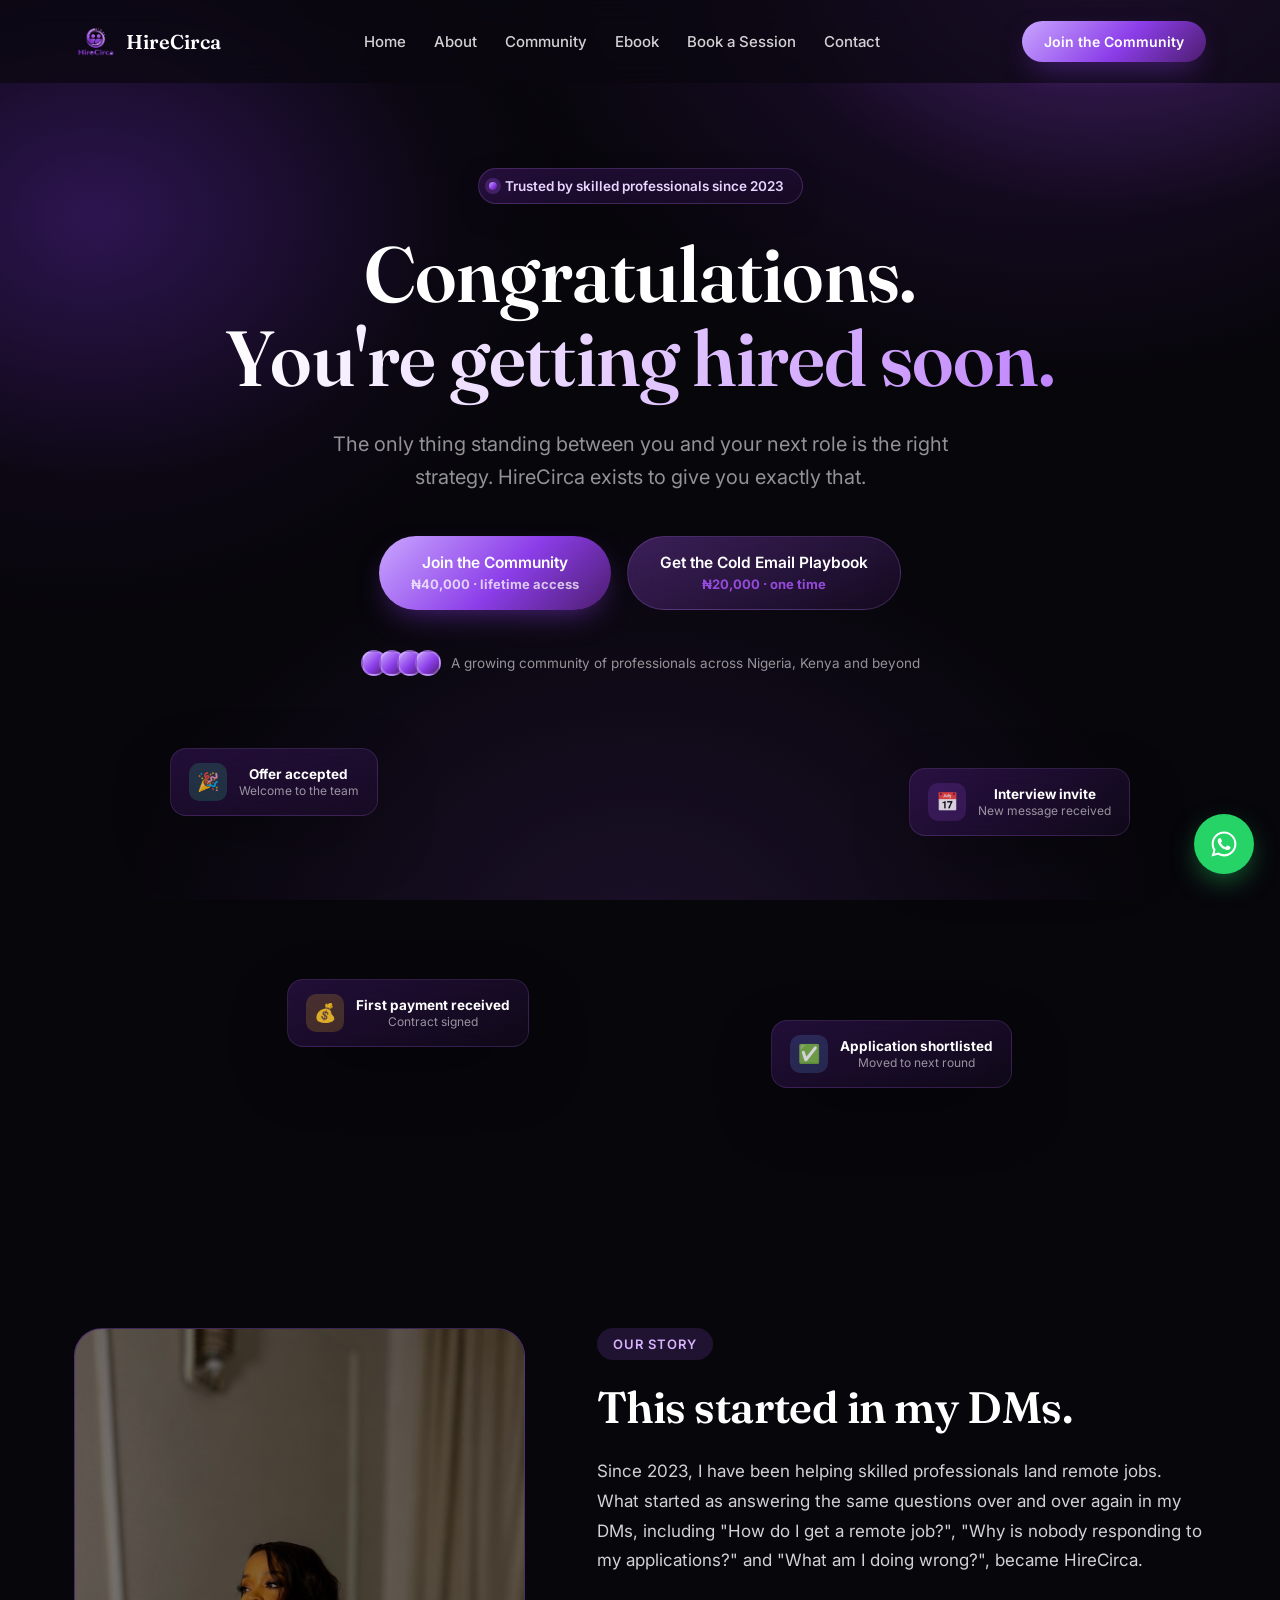
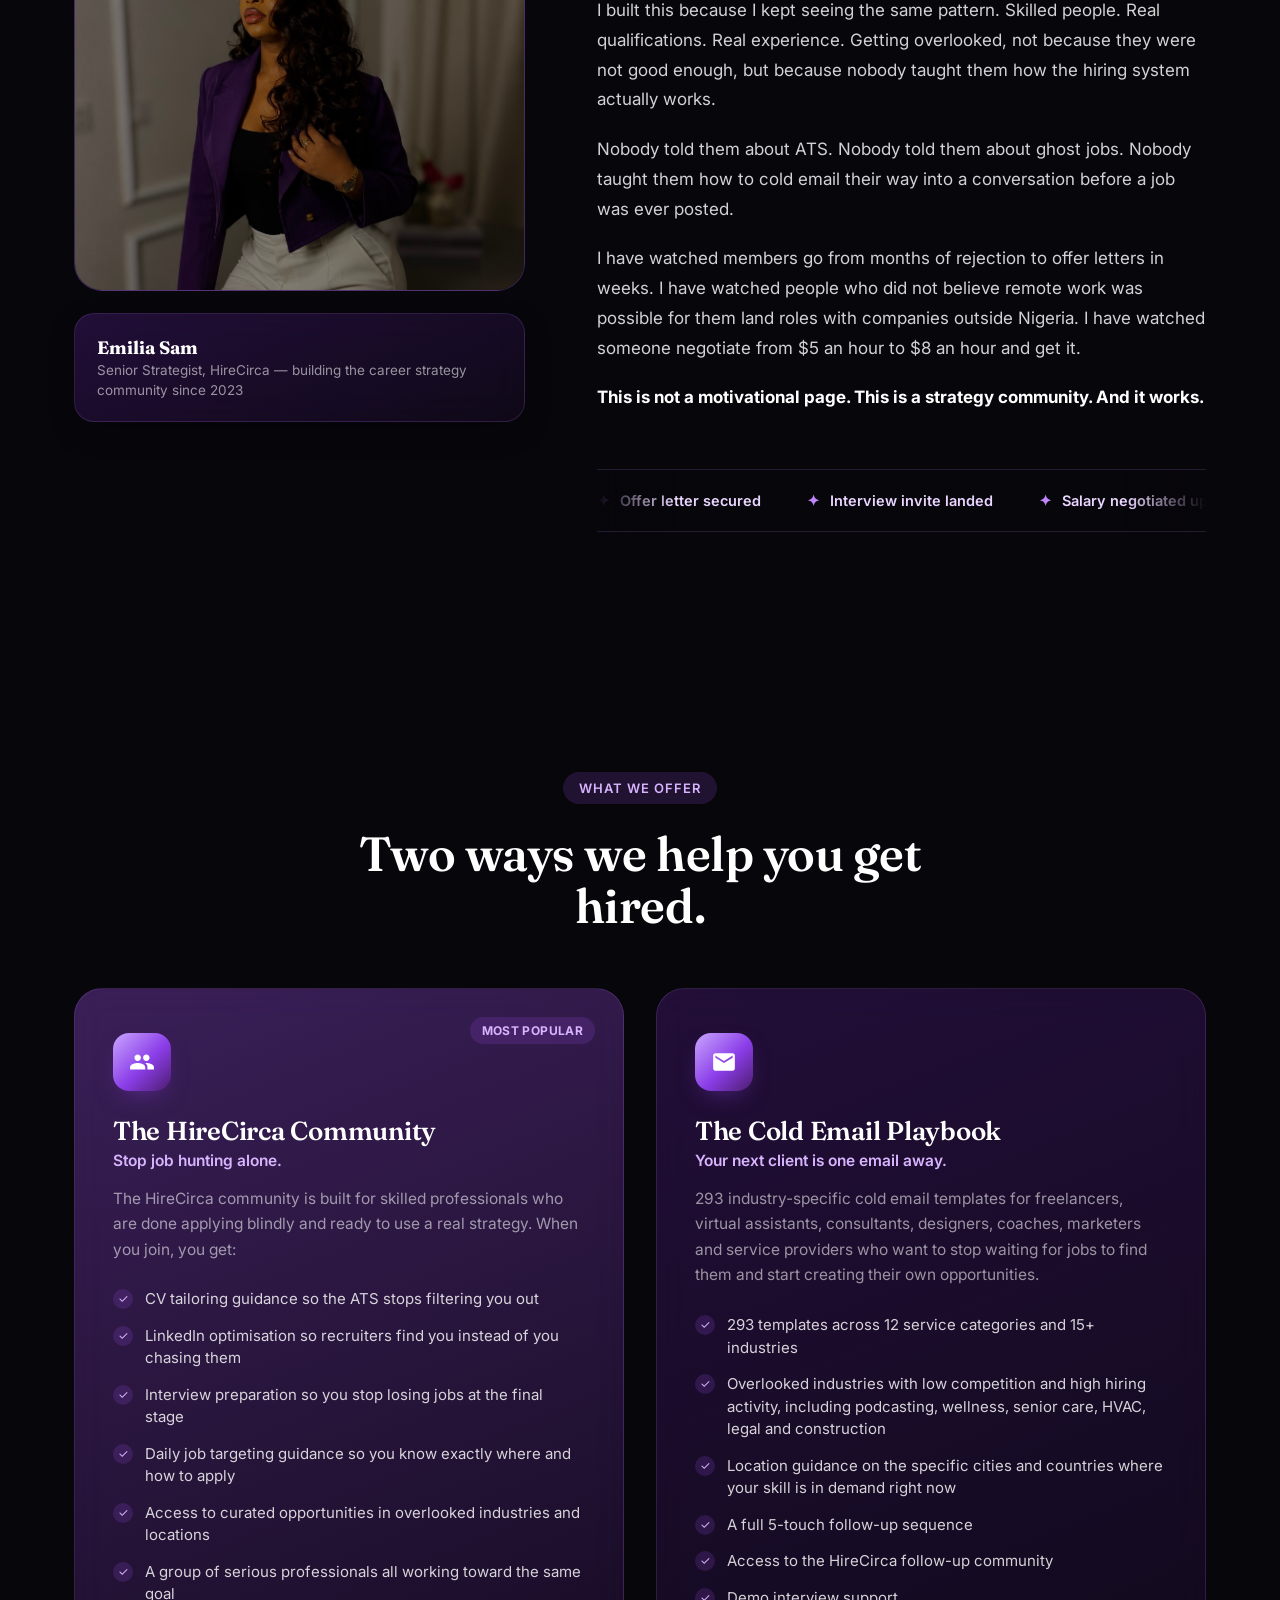
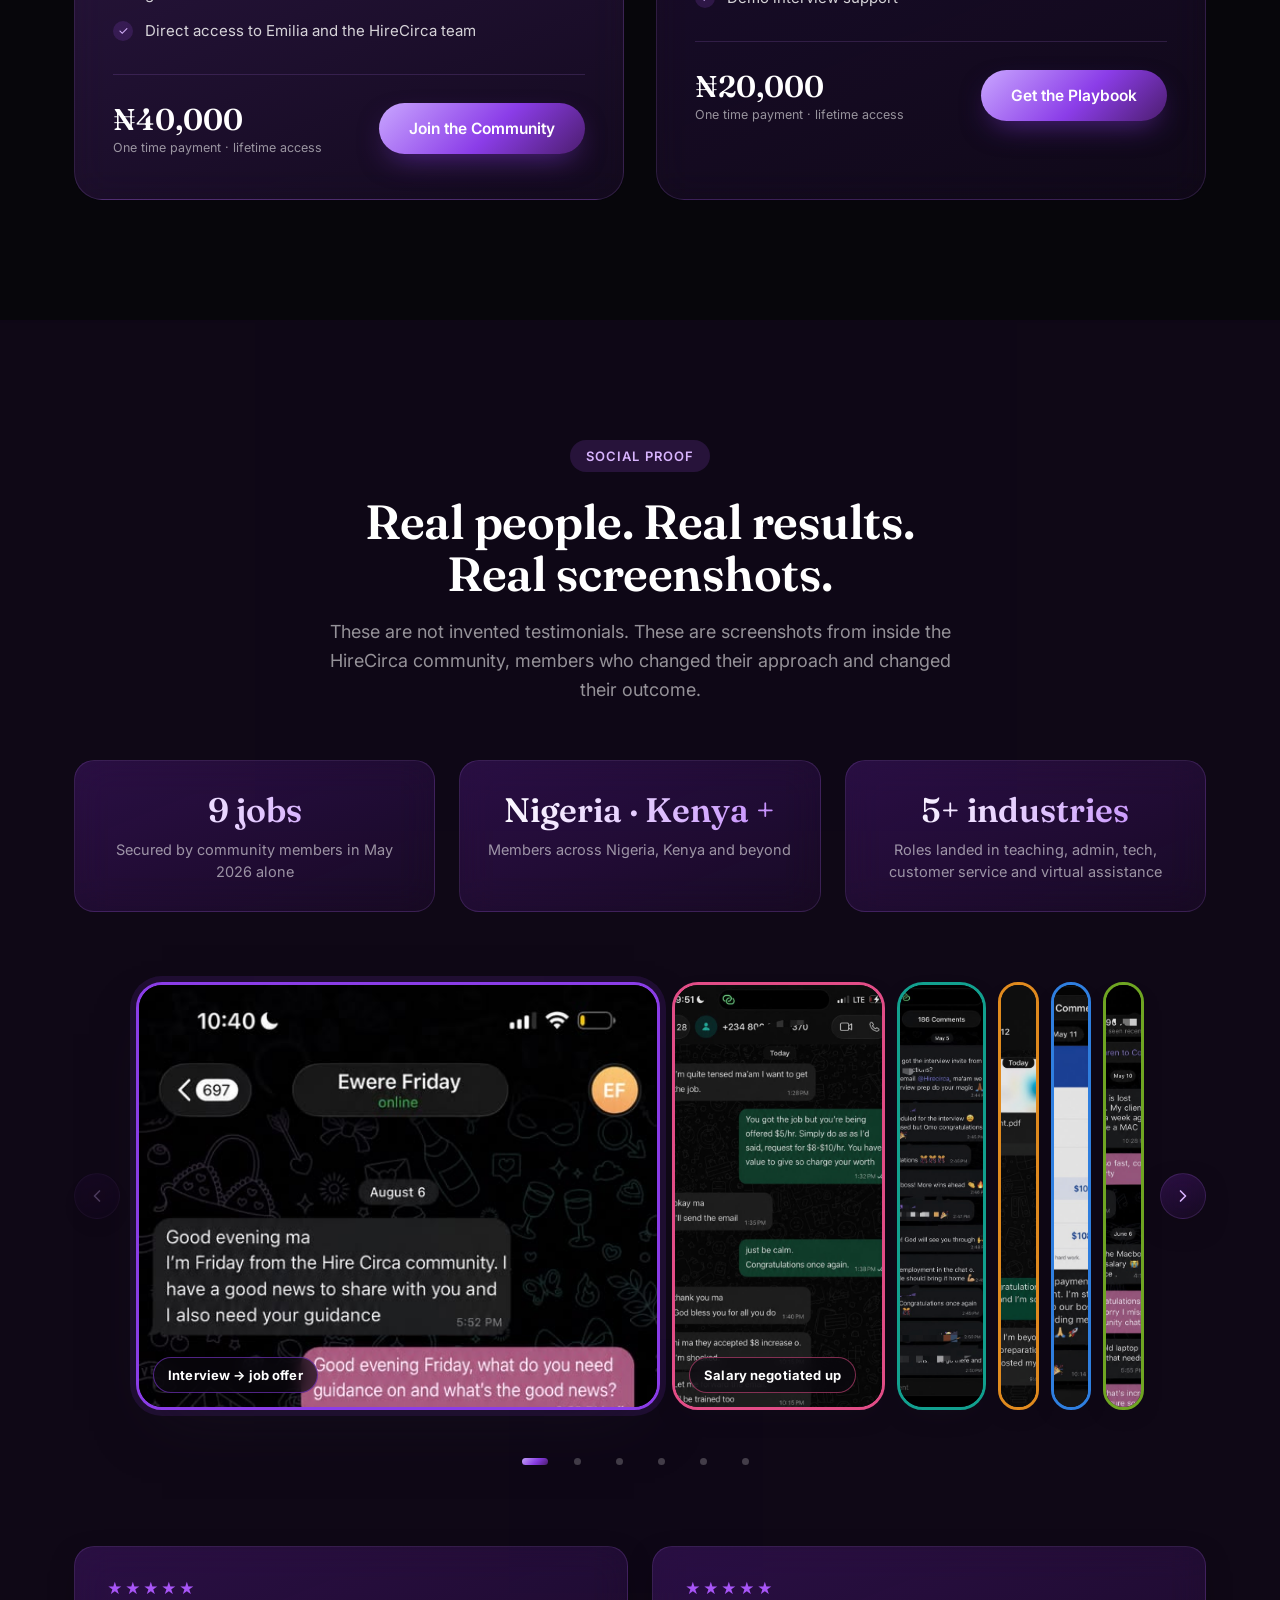
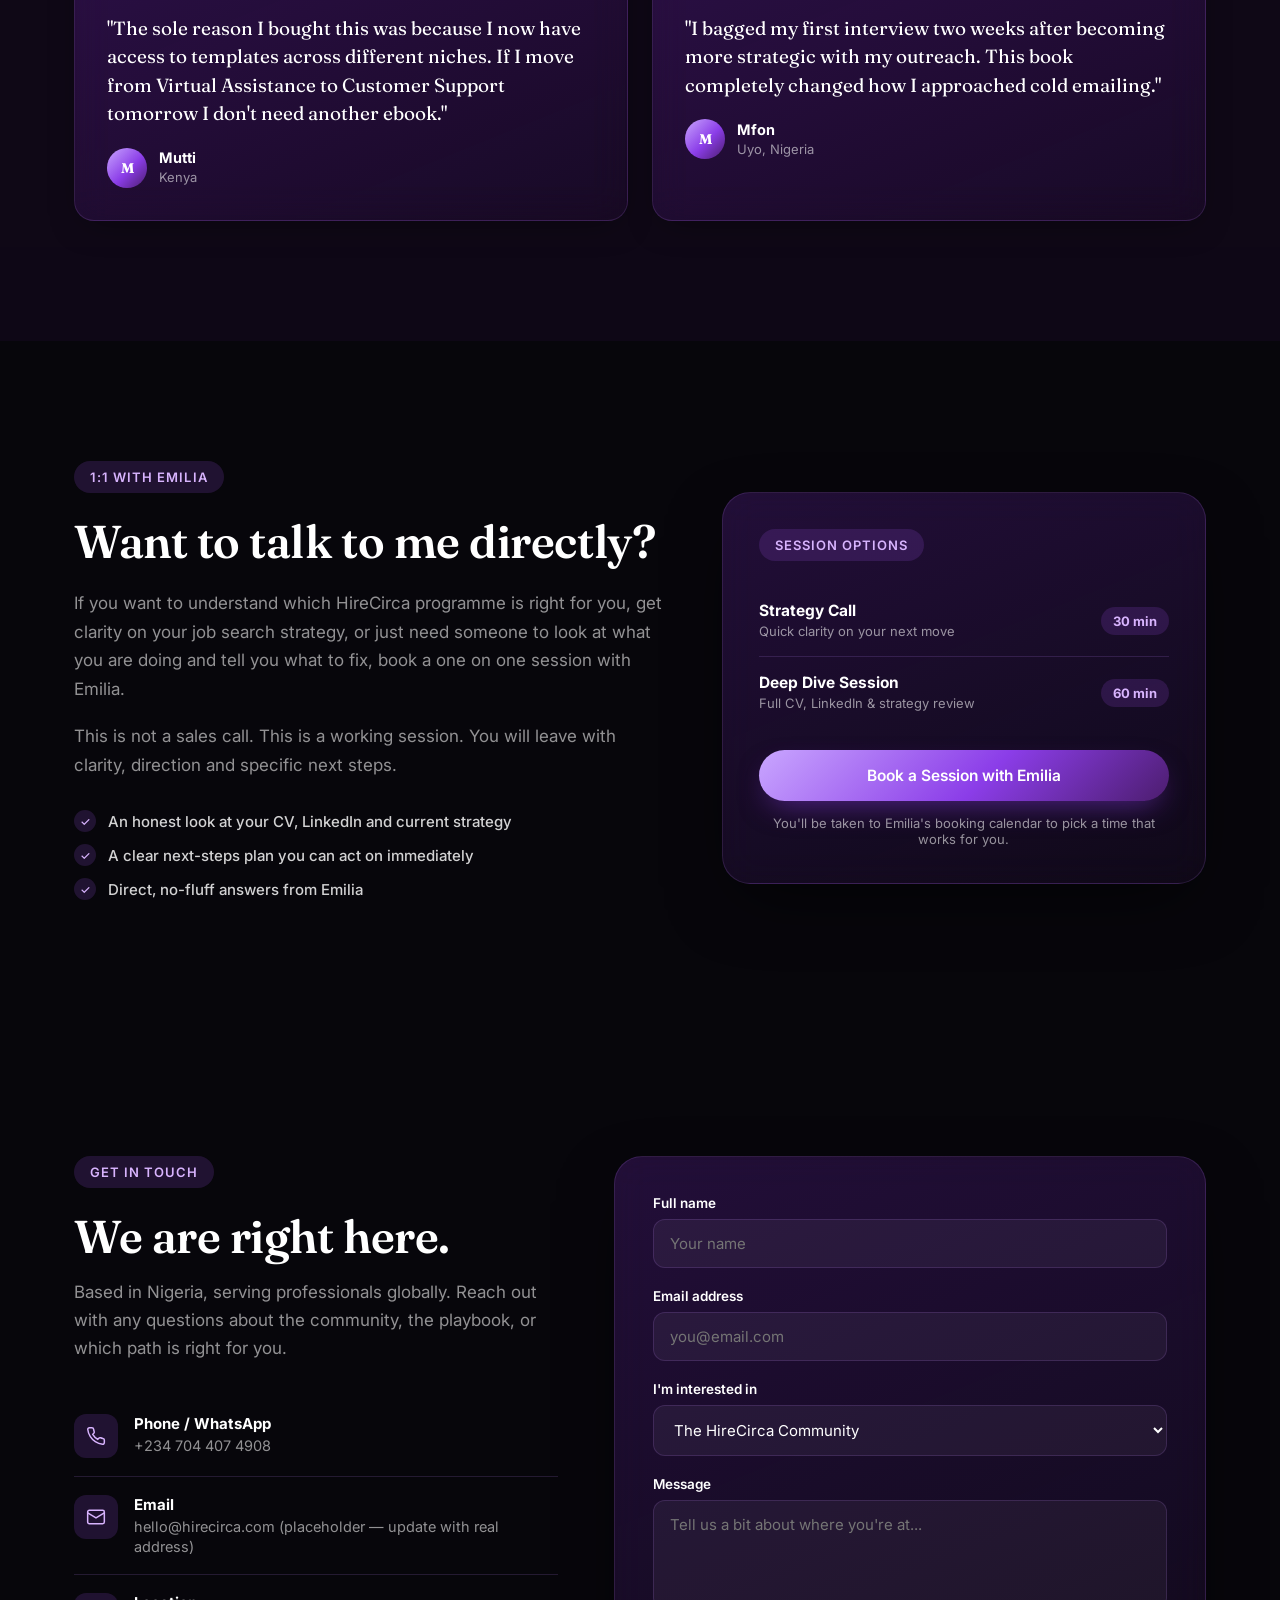
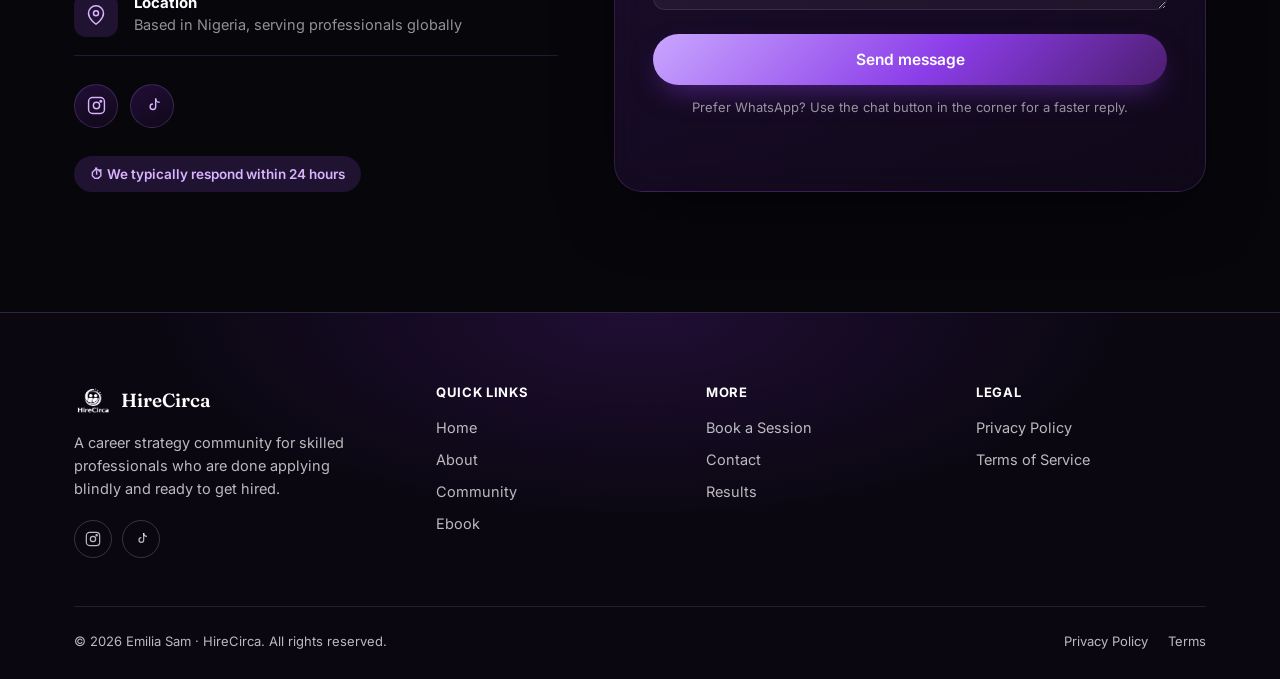
==== commit b62f27f7: "Switch to dark theme with purple glassmorphism cards Retarget the :root neutrals to a near-black can" ====
--- a/index.html
+++ b/index.html
@@ -3,6 +3,7 @@
 <head>
 <meta charset="UTF-8">
 <meta name="viewport" content="width=device-width, initial-scale=1.0">
+  <meta name="theme-color" content="#07060B">
 <title>HireCirca — You're Getting Hired Soon</title>
 <meta name="description" content="HireCirca gives skilled professionals the exact strategy, tools and community they need to find and land the right opportunities themselves. Join the community or get the Cold Email Playbook.">
 <link rel="icon" type="image/png" href="assets/logo.png">
--- a/css/style.css
+++ b/css/style.css
@@ -17,15 +17,31 @@
 
   --brand-gradient: linear-gradient(135deg, #C9A6FF 0%, #8B3DE8 55%, #4C1D6E 100%);
   --brand-gradient-soft: linear-gradient(135deg, #EFE2FF 0%, #E4CFFF 100%);
-
-  /* Neutrals */
-  --warm-white: #FFFCF8;
-  --lavender-wash: #F8F4FF;
-  --white: #FFFFFF;
-  --ink: #1B1523;
-  --ink-soft: #3A3244;
-  --muted: #6B6476;
-  --line: #ECE6F5;
+  /* for gradient-clipped TEXT on the dark ground — stays light end-to-end */
+  --brand-gradient-text: linear-gradient(105deg, #FFFFFF 0%, #E9D5FF 42%, #C084FC 100%);
+
+  /* Dark canvas */
+  --bg: #07060B;
+  --bg-raise: #0E0A16;
+  --warm-white: #07060B;         /* page ground — now near-black */
+  --lavender-wash: rgba(147, 51, 234, 0.05);
+  --white: #FFFFFF;              /* true white — type only */
+
+  /* Purple glassmorphism surfaces */
+  --glass: linear-gradient(158deg, rgba(147, 51, 234, 0.20) 0%, rgba(76, 29, 110, 0.12) 100%);
+  --glass-strong: linear-gradient(158deg, rgba(168, 85, 247, 0.32) 0%, rgba(76, 29, 110, 0.18) 100%);
+  --glass-border: rgba(192, 132, 252, 0.22);
+  --glass-blur: blur(18px) saturate(150%);
+
+  /* Chips & pills */
+  --chip-bg: rgba(168, 85, 247, 0.16);
+  --chip-ink: #D8B4FE;
+
+  /* Type — white predominant, violet as the accent */
+  --ink: #FFFFFF;
+  --ink-soft: rgba(255, 255, 255, 0.82);
+  --muted: rgba(255, 255, 255, 0.56);
+  --line: rgba(192, 132, 252, 0.16);
 
   /* Type */
   --font-display: 'Fraunces', Georgia, 'Times New Roman', serif;
@@ -35,8 +51,8 @@
   --radius-sm: 12px;
   --radius-md: 20px;
   --radius-lg: 28px;
-  --shadow-soft: 0 20px 60px -20px rgba(76, 29, 110, 0.25);
-  --shadow-card: 0 8px 30px -12px rgba(76, 29, 110, 0.18);
+  --shadow-soft: 0 24px 70px -20px rgba(0, 0, 0, 0.7);
+  --shadow-card: 0 10px 34px -14px rgba(0, 0, 0, 0.55);
 }
 
 * { box-sizing: border-box; }
@@ -46,7 +62,12 @@
   margin: 0;
   font-family: var(--font-body);
   color: var(--ink-soft);
-  background: var(--warm-white);
+  background:
+    radial-gradient(900px 700px at 82% -5%, rgba(147, 51, 234, 0.20), transparent 62%),
+    radial-gradient(760px 620px at 6% 24%, rgba(107, 33, 168, 0.16), transparent 66%),
+    radial-gradient(820px 680px at 50% 106%, rgba(168, 85, 247, 0.13), transparent 64%),
+    var(--bg);
+  background-attachment: fixed;
   -webkit-font-smoothing: antialiased;
   overflow-x: hidden;
 }
@@ -88,8 +109,8 @@
   font-weight: 600;
   letter-spacing: 0.08em;
   text-transform: uppercase;
-  color: var(--violet-700);
-  background: var(--violet-100);
+  color: var(--violet-300);
+  background: var(--chip-bg);
   padding: 8px 16px;
   border-radius: 999px;
   margin-bottom: 24px;
@@ -155,9 +176,11 @@
 .btn-primary:hover { filter: brightness(1.06); box-shadow: 0 16px 36px -10px rgba(139, 61, 232, 0.65); transform: translateY(-2px); }
 
 .btn-outline {
-  background: var(--white);
-  color: var(--violet-800);
-  border: 1.5px solid var(--violet-200);
+  background: var(--glass-strong);
+  backdrop-filter: var(--glass-blur);
+  -webkit-backdrop-filter: var(--glass-blur);
+  color: #fff;
+  border: 1.5px solid var(--glass-border);
 }
 .btn-outline:hover { border-color: var(--violet-500); transform: translateY(-2px); box-shadow: var(--shadow-card); }
 
@@ -166,7 +189,7 @@
   color: var(--ink);
   border: 1.5px solid var(--line);
 }
-.btn-ghost:hover { border-color: var(--violet-400); color: var(--violet-700); }
+.btn-ghost:hover { border-color: var(--violet-400); color: var(--violet-300); }
 
 .btn-block { width: 100%; }
 .btn-sm { padding: 12px 22px; font-size: 14px; }
@@ -182,7 +205,7 @@
   position: fixed;
   top: 0; left: 0; right: 0;
   z-index: 1000;
-  background: rgba(255, 252, 248, 0.78);
+  background: rgba(10, 8, 16, 0.72);
   backdrop-filter: blur(14px);
   -webkit-backdrop-filter: blur(14px);
   border-bottom: 1px solid transparent;
@@ -198,13 +221,14 @@
   justify-content: space-between;
   height: 82px;
 }
-.nav-logo { display: flex; align-items: center; gap: 10px; }
+.nav-logo { display: flex; align-items: center; gap: 10px; flex-shrink: 0; }
 .nav-logo img { height: 34px; width: auto; }
 .nav-logo span {
   font-family: var(--font-display);
   font-weight: 600;
   font-size: 20px;
   color: var(--ink);
+  white-space: nowrap;
 }
 .nav-links {
   display: flex;
@@ -231,10 +255,10 @@
   border-radius: 2px;
   transition: right 0.25s ease;
 }
-.nav-links a:hover { color: var(--violet-700); }
+.nav-links a:hover { color: var(--violet-300); }
 .nav-links a:hover::after { right: 0; }
 
-.nav-cta { display: flex; align-items: center; gap: 12px; }
+.nav-cta { display: flex; align-items: center; gap: 12px; flex-shrink: 0; }
 .nav-toggle {
   display: none;
   background: none; border: none; cursor: pointer;
@@ -248,6 +272,14 @@
   .nav-links { display: none; }
   .nav-cta .btn-outline { display: none; }
   .nav-toggle { display: flex; }
+}
+/* On phones the nav CTA competes with the logo — the mobile menu carries it instead */
+@media (max-width: 620px) {
+  .nav-cta .btn-primary { display: none; }
+  .navbar .container { height: 70px; }
+  .nav-logo img { height: 30px; }
+  .nav-logo span { font-size: 18px; }
+  .mobile-menu { top: 70px; }
 }
 
 .mobile-menu {
@@ -264,7 +296,8 @@
 }
 .mobile-menu.open { opacity: 1; transform: translateY(0); pointer-events: auto; }
 .mobile-menu ul { list-style: none; margin: 0; padding: 0; display: flex; flex-direction: column; }
-.mobile-menu a {
+/* scoped to the nav list so it does not also restyle the CTA button */
+.mobile-menu ul a {
   display: block;
   padding: 18px 4px;
   font-size: 20px;
@@ -272,7 +305,18 @@
   border-bottom: 1px solid var(--line);
   color: var(--ink);
 }
-.mobile-menu .btn { margin-top: 28px; }
+.mobile-menu .btn {
+  margin-top: 28px;
+  display: flex;
+  align-items: center;
+  justify-content: center;
+  text-align: center;
+  font-family: var(--font-body);
+  font-size: 16px;
+  padding: 17px 28px;
+  color: #fff;
+  border-bottom: none;
+}
 
 /* ---------------------------------------------------------------- hero */
 .hero {
@@ -280,9 +324,9 @@
   position: relative;
   overflow: hidden;
   background:
-    radial-gradient(560px 420px at 88% -6%, rgba(196, 165, 255, 0.35), transparent 60%),
-    radial-gradient(480px 380px at 8% 18%, rgba(233, 213, 255, 0.55), transparent 65%),
-    var(--warm-white);
+    radial-gradient(620px 460px at 88% -6%, rgba(168, 85, 247, 0.30), transparent 62%),
+    radial-gradient(520px 400px at 8% 18%, rgba(124, 58, 237, 0.22), transparent 66%),
+    transparent;
 }
 .hero .container {
   display: grid;
@@ -294,20 +338,22 @@
 }
 .hero-eyebrow {
   display: inline-flex; align-items: center; gap: 8px;
-  background: var(--white);
-  border: 1px solid var(--violet-200);
+  background: var(--glass);
+  backdrop-filter: var(--glass-blur);
+  -webkit-backdrop-filter: var(--glass-blur);
+  border: 1px solid var(--glass-border);
   padding: 9px 18px 9px 10px;
   border-radius: 999px;
   font-size: 13.5px;
   font-weight: 600;
-  color: var(--violet-800);
+  color: var(--violet-200);
   margin-bottom: 28px;
   box-shadow: var(--shadow-card);
 }
 .hero-eyebrow .dot {
   width: 8px; height: 8px; border-radius: 50%;
   background: var(--brand-gradient);
-  box-shadow: 0 0 0 4px var(--violet-100);
+  box-shadow: 0 0 0 4px rgba(168, 85, 247, 0.25);
 }
 .hero h1 {
   font-size: clamp(40px, 7vw, 78px);
@@ -315,7 +361,7 @@
   max-width: 900px;
 }
 .hero h1 .accent {
-  background: var(--brand-gradient);
+  background: var(--brand-gradient-text);
   -webkit-background-clip: text;
   background-clip: text;
   color: transparent;
@@ -351,7 +397,7 @@
 .hero-trust .avatars span {
   width: 26px; height: 26px; border-radius: 50%;
   background: var(--brand-gradient);
-  border: 2px solid var(--warm-white);
+  border: 2px solid rgba(255,255,255,0.22);
   margin-left: -8px;
 }
 .hero-trust .avatars span:first-child { margin-left: 0; }
@@ -370,7 +416,9 @@
   display: flex;
   align-items: center;
   gap: 12px;
-  background: var(--white);
+  background: var(--glass);
+  backdrop-filter: var(--glass-blur);
+  -webkit-backdrop-filter: var(--glass-blur);
   border: 1px solid var(--line);
   border-radius: 16px;
   padding: 14px 18px;
@@ -389,13 +437,13 @@
 .float-card small { color: var(--muted); font-size: 12px; }
 
 .fc-1 { top: 0%; left: 2%; animation-delay: 0s; }
-.fc-1 .icon { background: #E9FBF0; }
+.fc-1 .icon { background: rgba(52, 211, 153, 0.18); }
 .fc-2 { top: 6%; right: 0%; animation-delay: 1.1s; }
-.fc-2 .icon { background: var(--violet-100); }
+.fc-2 .icon { background: var(--chip-bg); }
 .fc-3 { bottom: 12%; left: 14%; animation-delay: 2.1s; }
-.fc-3 .icon { background: #FFF1E0; }
+.fc-3 .icon { background: rgba(251, 191, 36, 0.18); }
 .fc-4 { bottom: 0%; right: 12%; animation-delay: 0.6s; }
-.fc-4 .icon { background: #E7F1FF; }
+.fc-4 .icon { background: rgba(96, 165, 250, 0.18); }
 
 @keyframes floaty {
   0%, 100% { transform: translateY(0px); }
@@ -423,17 +471,21 @@
   position: sticky;
   top: 120px;
 }
+/* single column below 900px: sticky would pin the photo over the story text */
+@media (max-width: 900px) {
+  .about-photo { position: static; top: auto; }
+}
 .photo-frame {
   aspect-ratio: 4/5;
   border-radius: var(--radius-lg);
-  background: var(--brand-gradient-soft);
-  border: 1px solid var(--violet-200);
+  background: var(--glass-strong);
+  border: 1px solid var(--glass-border);
   display: flex;
   align-items: center;
   justify-content: center;
   flex-direction: column;
   gap: 14px;
-  color: var(--violet-700);
+  color: var(--violet-300);
   overflow: hidden;
   position: relative;
 }
@@ -452,7 +504,9 @@
 
 .founder-card {
   margin-top: 22px;
-  background: var(--white);
+  background: var(--glass);
+  backdrop-filter: var(--glass-blur);
+  -webkit-backdrop-filter: var(--glass-blur);
   border: 1px solid var(--line);
   border-radius: var(--radius-md);
   padding: 22px;
@@ -502,7 +556,7 @@
   gap: 10px;
   font-size: 14.5px;
   font-weight: 600;
-  color: var(--violet-800);
+  color: var(--violet-200);
   white-space: nowrap;
 }
 .ticker-track span::before { content: '✦'; color: var(--violet-400); }
@@ -523,7 +577,9 @@
 }
 
 .service-card {
-  background: var(--white);
+  background: var(--glass);
+  backdrop-filter: var(--glass-blur);
+  -webkit-backdrop-filter: var(--glass-blur);
   border: 1px solid var(--line);
   border-radius: var(--radius-lg);
   padding: 44px 38px;
@@ -537,10 +593,10 @@
   box-shadow: var(--shadow-soft);
   border-color: var(--violet-200);
 }
-.service-card.featured { background: linear-gradient(180deg, var(--lavender-wash), #fff 40%); }
+.service-card.featured { background: var(--glass-strong); }
 .service-card .badge {
   position: absolute; top: 28px; right: 28px;
-  background: var(--violet-100); color: var(--violet-700);
+  background: var(--chip-bg); color: var(--chip-ink);
   font-size: 12px; font-weight: 700;
   padding: 6px 12px; border-radius: 999px;
   letter-spacing: 0.03em; text-transform: uppercase;
@@ -562,7 +618,7 @@
 .service-tagline {
   font-size: 15.5px;
   font-weight: 600;
-  color: var(--violet-600);
+  color: var(--violet-300);
   margin-bottom: 16px;
 }
 .service-card > p.desc {
@@ -591,8 +647,8 @@
   flex-shrink: 0;
   width: 20px; height: 20px;
   border-radius: 50%;
-  background: var(--violet-100);
-  color: var(--violet-700);
+  background: var(--chip-bg);
+  color: var(--violet-300);
   display: flex; align-items: center; justify-content: center;
   font-size: 12px;
   margin-top: 1px;
@@ -623,7 +679,9 @@
   .stat-strip { grid-template-columns: 1fr; }
 }
 .stat-card {
-  background: var(--white);
+  background: var(--glass);
+  backdrop-filter: var(--glass-blur);
+  -webkit-backdrop-filter: var(--glass-blur);
   border: 1px solid var(--line);
   border-radius: var(--radius-md);
   padding: 28px;
@@ -633,7 +691,7 @@
   font-family: var(--font-display);
   font-size: 34px;
   font-weight: 600;
-  background: var(--brand-gradient);
+  background: var(--brand-gradient-text);
   -webkit-background-clip: text; background-clip: text; color: transparent;
   display: block;
   margin-bottom: 8px;
@@ -762,34 +820,48 @@
   flex-shrink: 0;
   width: 46px; height: 46px;
   border-radius: 50%;
-  background: var(--white);
+  background: var(--glass);
+  backdrop-filter: var(--glass-blur);
+  -webkit-backdrop-filter: var(--glass-blur);
   border: 1px solid var(--line);
-  color: var(--violet-700);
+  color: var(--violet-300);
   display: flex; align-items: center; justify-content: center;
   cursor: pointer;
   box-shadow: var(--shadow-card);
   transition: transform 0.2s ease, border-color 0.2s ease, background 0.2s ease, opacity 0.2s ease;
 }
 .carousel-arrow svg { width: 20px; height: 20px; }
-.carousel-arrow:hover:not(:disabled) { transform: translateY(-2px); border-color: var(--violet-400); background: var(--violet-50); }
+.carousel-arrow:hover:not(:disabled) { transform: translateY(-2px); border-color: var(--violet-400); background: var(--chip-bg); }
 .carousel-arrow:disabled { opacity: 0.3; cursor: default; }
 
 .carousel-dots {
   display: flex;
   justify-content: center;
-  gap: 9px;
+  align-items: center;
+  gap: 2px;
   margin-bottom: 64px;
 }
+/* transparent 40px button for a comfortable tap target; the visible
+   dot is drawn by the pseudo-element so it stays small and round */
 .carousel-dots button {
-  width: 7px; height: 7px;
+  width: 40px;
+  height: 40px;
+  padding: 0;
+  border: none;
+  background: none;
+  cursor: pointer;
+  display: grid;
+  place-items: center;
+}
+.carousel-dots button::before {
+  content: '';
+  width: 7px;
+  height: 7px;
   border-radius: 999px;
-  border: none;
-  background: var(--violet-200);
-  cursor: pointer;
-  padding: 0;
+  background: rgba(255, 255, 255, 0.22);
   transition: background 0.4s ease, width 0.5s var(--carousel-ease);
 }
-.carousel-dots button.active {
+.carousel-dots button.active::before {
   width: 26px;
   background: var(--brand-gradient);
 }
@@ -799,9 +871,14 @@
 }
 @media (max-width: 720px) {
   .carousel-arrow { display: none; }
-  .proof-carousel { height: 340px; gap: 9px; }
-  .proof-card { border-width: 2.5px; border-radius: 20px; }
-  .proof-card[data-state="hero"] { flex-grow: 20; }
+  .proof-carousel { height: 360px; gap: 8px; }
+  .proof-card { border-width: 2.5px; border-radius: 18px; }
+  /* six cards will not fit a phone: drop the most distant ones so the
+     hero keeps a readable width and the peekers stay visible */
+  .proof-card[data-state="sliver"] { display: none; }
+  .proof-card[data-state="hero"] { flex-grow: 11; }
+  .proof-card[data-state="near"] { flex-grow: 2.6; }
+  .proof-card[data-state="far"]  { flex-grow: 1.3; }
   .proof-tag { font-size: 11.5px; padding: 7px 11px; left: 10px; bottom: 10px; }
 }
 
@@ -818,7 +895,9 @@
 @media (max-width: 780px) { .testimonials { grid-template-columns: 1fr; } }
 
 .testimonial-card {
-  background: var(--white);
+  background: var(--glass);
+  backdrop-filter: var(--glass-blur);
+  -webkit-backdrop-filter: var(--glass-blur);
   border: 1px solid var(--line);
   border-radius: var(--radius-md);
   padding: 32px;
@@ -870,12 +949,14 @@
 }
 .expect-list li .check {
   width: 22px; height: 22px; border-radius: 50%;
-  background: var(--violet-100); color: var(--violet-700);
+  background: var(--chip-bg); color: var(--chip-ink);
   display: flex; align-items: center; justify-content: center; font-size: 12px; flex-shrink:0;
 }
 
 .booking-card {
-  background: var(--white);
+  background: var(--glass);
+  backdrop-filter: var(--glass-blur);
+  -webkit-backdrop-filter: var(--glass-blur);
   border: 1px solid var(--line);
   border-radius: var(--radius-lg);
   padding: 36px;
@@ -892,8 +973,8 @@
 .session-option strong { display: block; font-size: 15.5px; color: var(--ink); }
 .session-option small { color: var(--muted); font-size: 13px; }
 .session-option .dur {
-  font-size: 13px; font-weight: 700; color: var(--violet-700);
-  background: var(--violet-100); padding: 6px 12px; border-radius: 999px; white-space: nowrap;
+  font-size: 13px; font-weight: 700; color: var(--violet-300);
+  background: var(--chip-bg); padding: 6px 12px; border-radius: 999px; white-space: nowrap;
 }
 
 /* ---------------------------------------------------------------- contact */
@@ -917,34 +998,36 @@
 }
 .info-row .icon {
   width: 44px; height: 44px; border-radius: 12px;
-  background: var(--violet-100); color: var(--violet-700);
+  background: var(--chip-bg); color: var(--chip-ink);
   display: flex; align-items: center; justify-content: center;
   flex-shrink: 0;
 }
 .info-row strong { display: block; font-size: 15px; color: var(--ink); margin-bottom: 2px; }
 .info-row span, .info-row a { font-size: 14.5px; color: var(--muted); }
-.info-row a:hover { color: var(--violet-700); }
+.info-row a:hover { color: var(--violet-300); }
 
 .social-row { display: flex; gap: 12px; margin-top: 28px; }
 .social-icon {
   width: 44px; height: 44px; border-radius: 50%;
-  background: var(--white); border: 1px solid var(--line);
+  background: var(--glass); backdrop-filter: var(--glass-blur); -webkit-backdrop-filter: var(--glass-blur); border: 1px solid var(--glass-border);
   display: flex; align-items: center; justify-content: center;
-  color: var(--violet-700);
+  color: var(--violet-300);
   transition: transform 0.25s ease, box-shadow 0.25s ease, background 0.25s ease;
 }
-.social-icon:hover { transform: translateY(-3px); box-shadow: var(--shadow-card); background: var(--violet-50); }
+.social-icon:hover { transform: translateY(-3px); box-shadow: var(--shadow-card); background: var(--chip-bg); }
 .social-icon svg { width: 19px; height: 19px; }
 
 .response-note {
   margin-top: 28px;
   display: inline-flex; align-items: center; gap: 8px;
-  font-size: 13.5px; font-weight: 600; color: var(--violet-700);
-  background: var(--violet-100); padding: 10px 16px; border-radius: 999px;
+  font-size: 13.5px; font-weight: 600; color: var(--violet-300);
+  background: var(--chip-bg); padding: 10px 16px; border-radius: 999px;
 }
 
 .contact-form {
-  background: var(--white);
+  background: var(--glass);
+  backdrop-filter: var(--glass-blur);
+  -webkit-backdrop-filter: var(--glass-blur);
   border: 1px solid var(--line);
   border-radius: var(--radius-lg);
   padding: 38px;
@@ -962,20 +1045,20 @@
   font-family: var(--font-body);
   font-size: 15px;
   color: var(--ink);
-  background: var(--warm-white);
+  background: rgba(255, 255, 255, 0.05);
   transition: border-color 0.2s ease, box-shadow 0.2s ease;
 }
 .form-row input:focus, .form-row textarea:focus, .form-row select:focus {
   outline: none;
   border-color: var(--violet-400);
-  box-shadow: 0 0 0 4px var(--violet-100);
+  box-shadow: 0 0 0 4px rgba(168, 85, 247, 0.25);
 }
 .form-row textarea { resize: vertical; min-height: 110px; }
 .form-note { margin-top: 14px; font-size: 13px; color: var(--muted); text-align: center; }
 .form-success {
   display: none;
   align-items: center; gap: 10px;
-  background: #EEFBF2; color: #1B7A43;
+  background: rgba(52, 211, 153, 0.16); color: #6EE7B7;
   border-radius: 12px; padding: 14px 16px;
   font-size: 14px; font-weight: 600;
   margin-top: 16px;
@@ -984,7 +1067,10 @@
 
 /* ---------------------------------------------------------------- footer */
 .site-footer {
-  background: var(--ink);
+  background:
+    radial-gradient(700px 300px at 50% 0%, rgba(147, 51, 234, 0.16), transparent 70%),
+    #0A0711;
+  border-top: 1px solid var(--glass-border);
   color: rgba(255,255,255,0.72);
   padding: 72px 0 30px;
 }
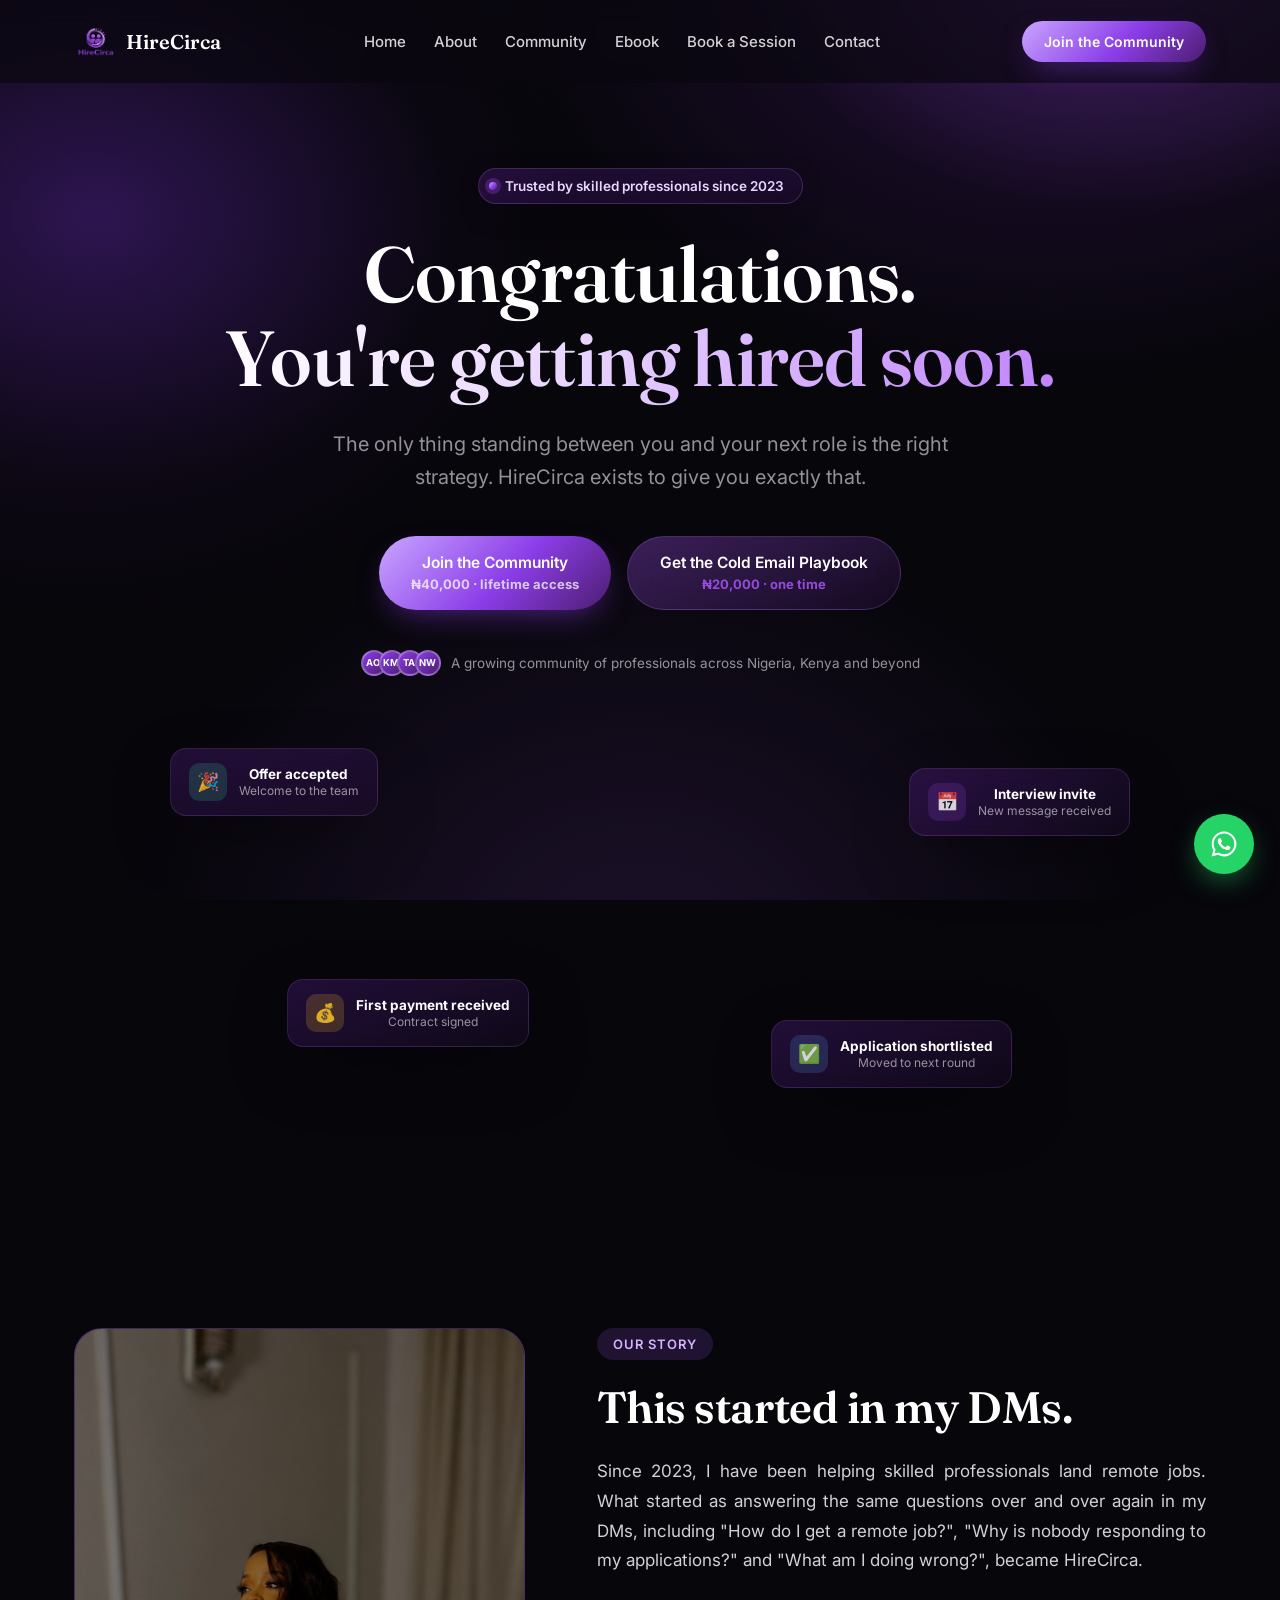
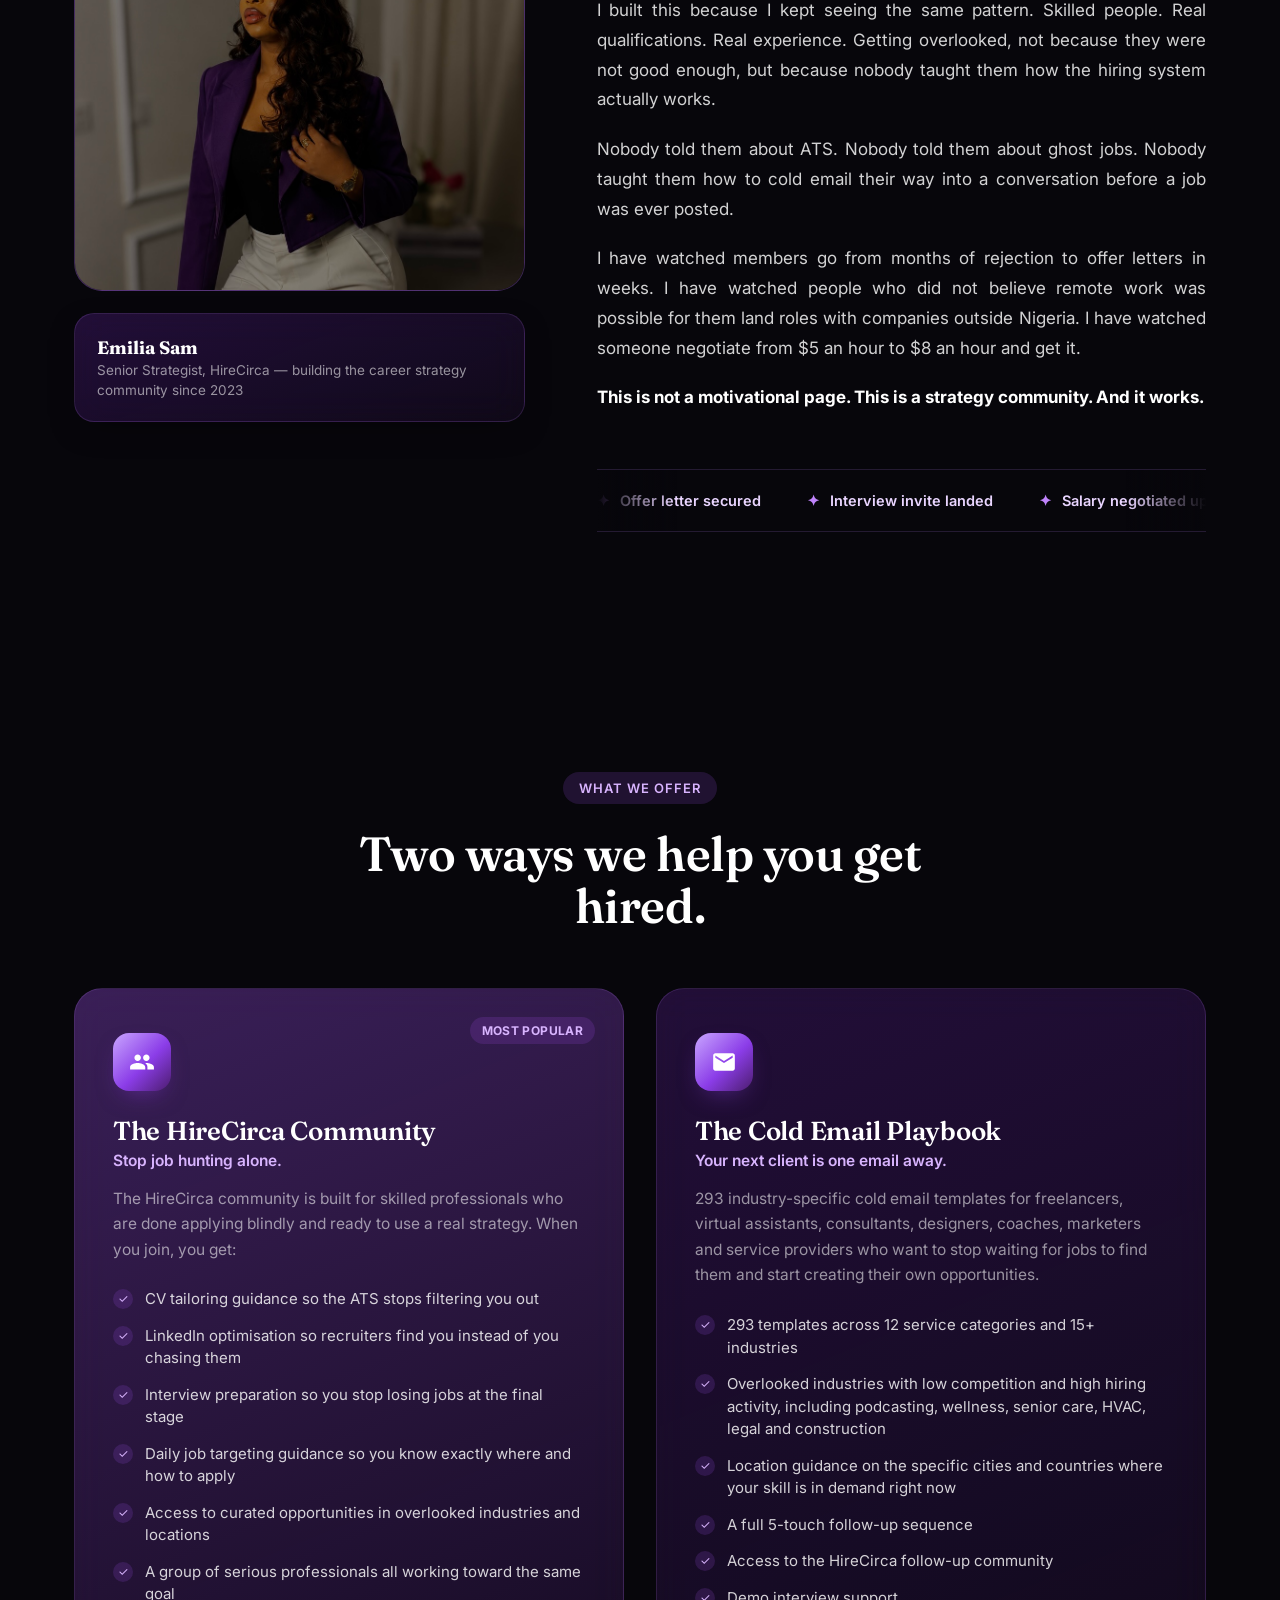
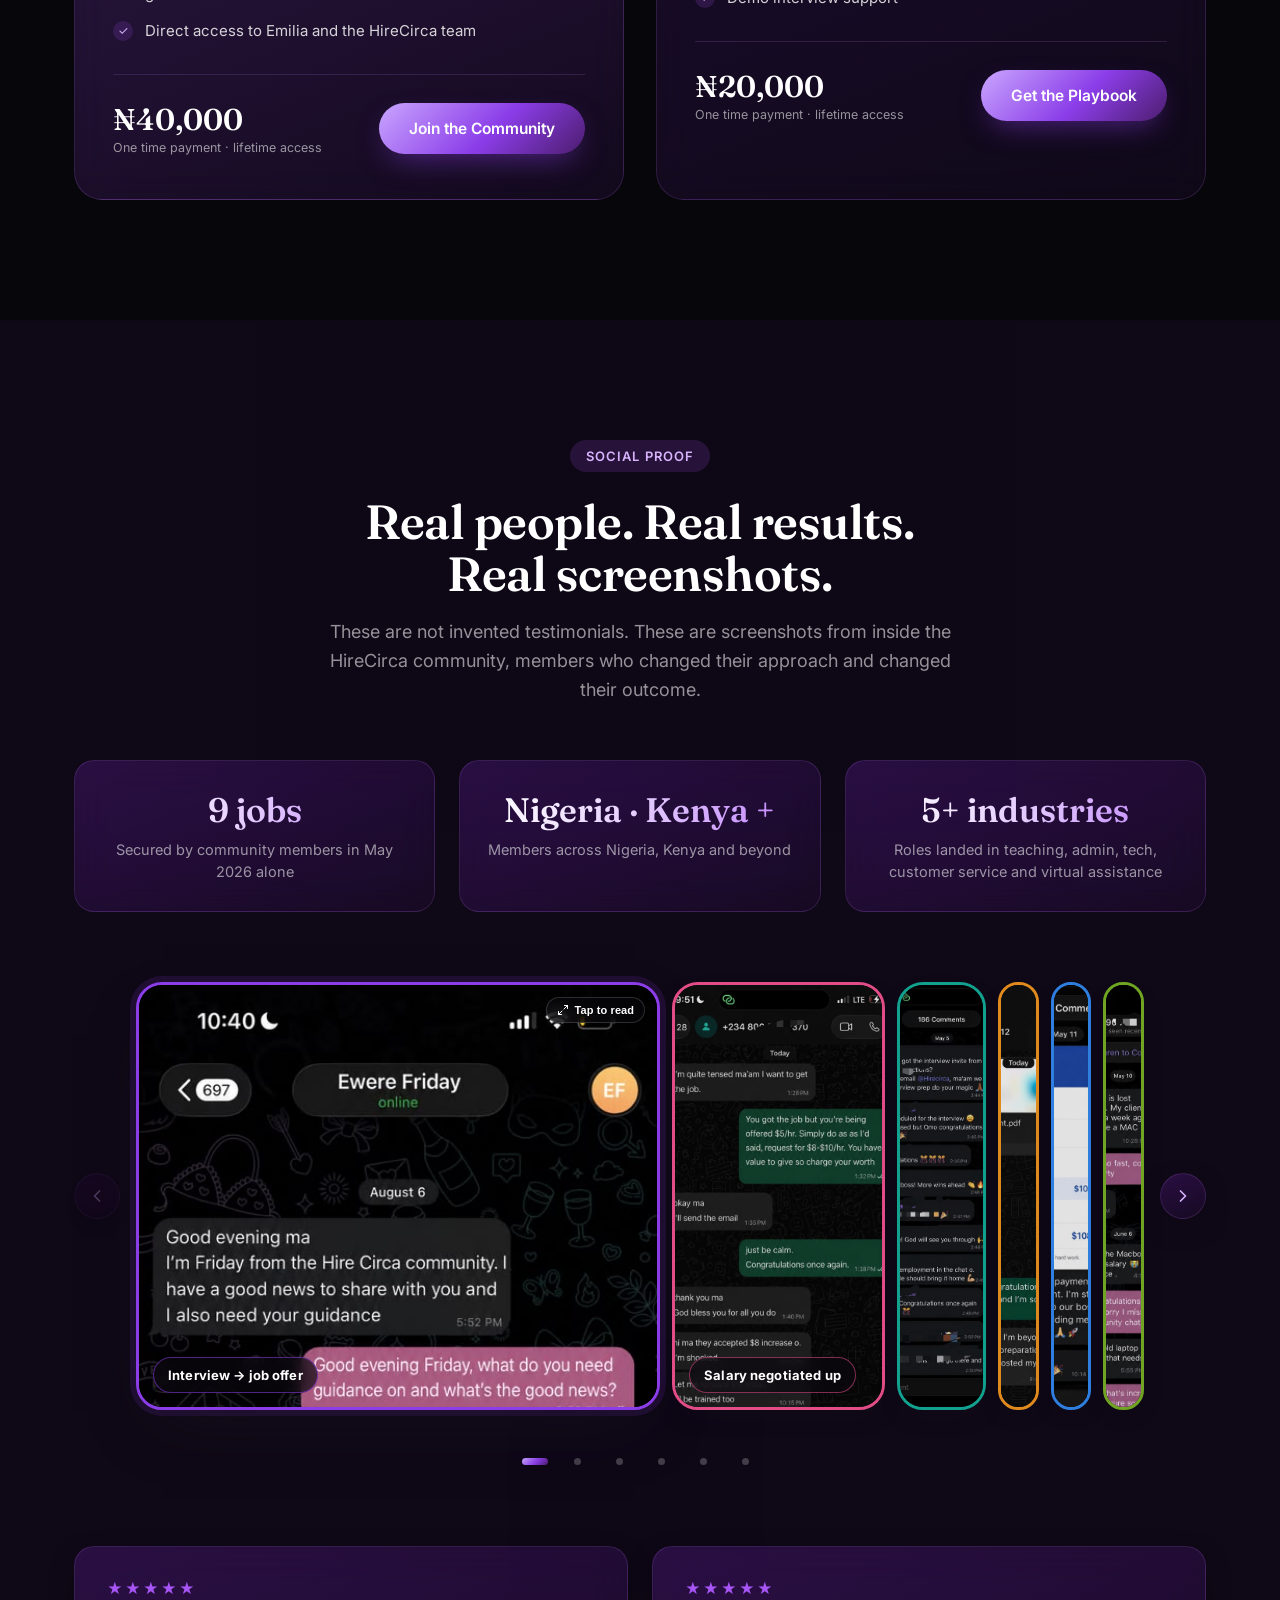
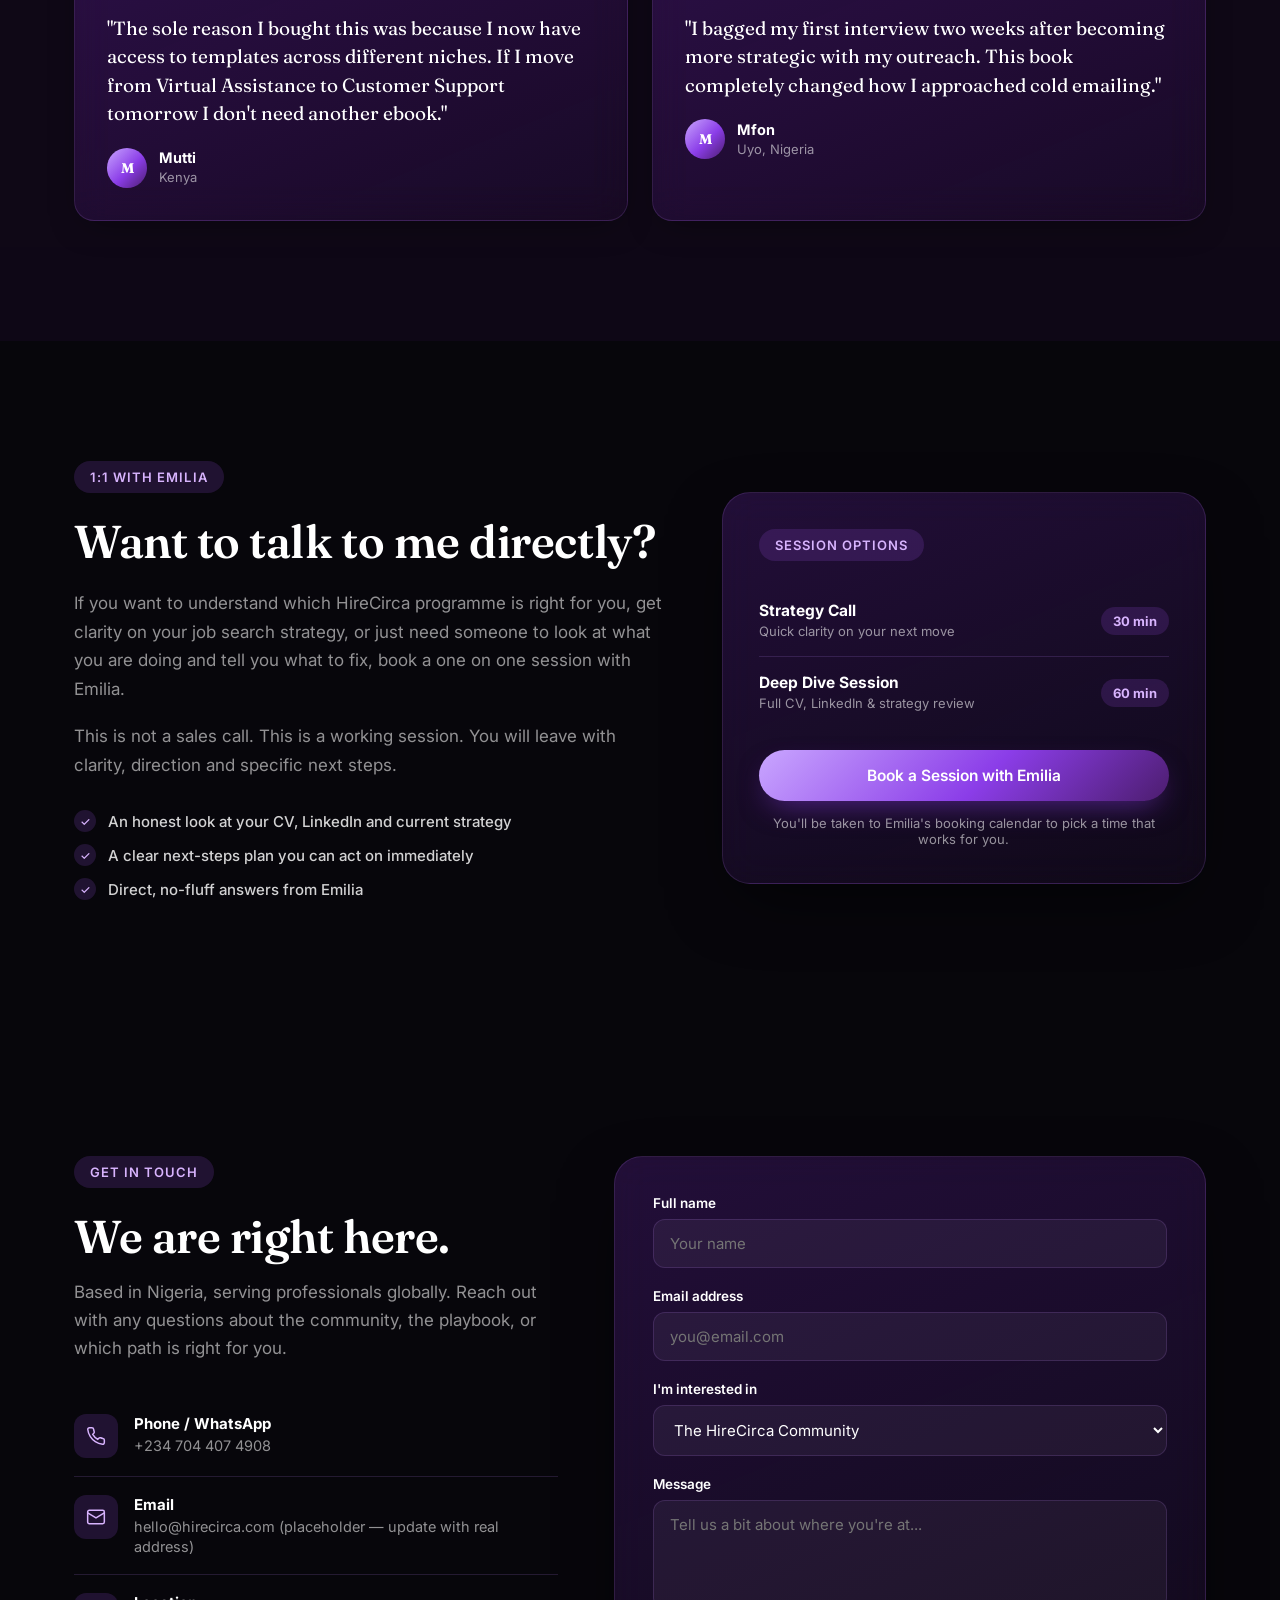
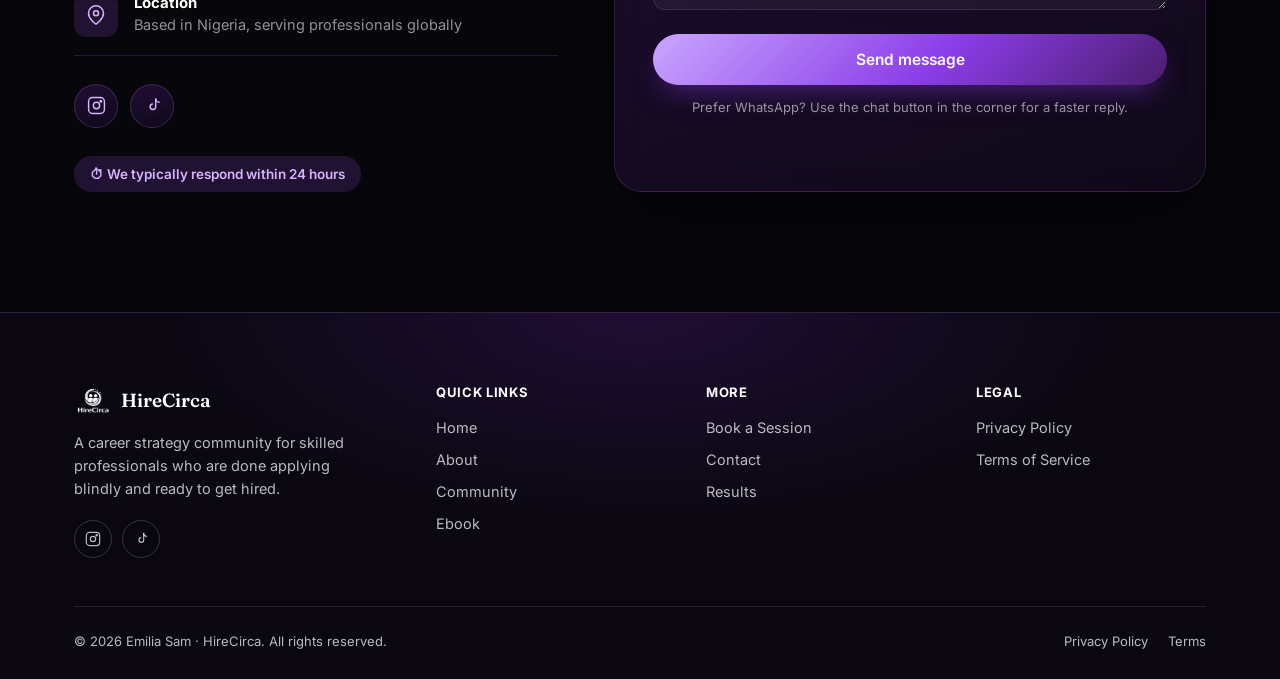
==== commit 83e9c66b: "Add proof lightbox, update logo, justify about copy Lightbox for the proof carousel. The carousel cr" ====
--- a/index.html
+++ b/index.html
@@ -6,13 +6,13 @@
   <meta name="theme-color" content="#07060B">
 <title>HireCirca — You're Getting Hired Soon</title>
 <meta name="description" content="HireCirca gives skilled professionals the exact strategy, tools and community they need to find and land the right opportunities themselves. Join the community or get the Cold Email Playbook.">
-<link rel="icon" type="image/png" href="assets/logo.png">
+<link rel="icon" type="image/png" href="assets/logo.png?v=d1ca5c54">
 
 <link rel="preconnect" href="https://fonts.googleapis.com">
 <link rel="preconnect" href="https://fonts.gstatic.com" crossorigin>
 <link href="https://fonts.googleapis.com/css2?family=Fraunces:opsz,wght@9..144,500;9..144,600;9..144,700&family=Inter:wght@400;500;600;700;800&display=swap" rel="stylesheet">
 
-<link rel="stylesheet" href="css/style.css">
+<link rel="stylesheet" href="css/style.css?v=357c5ca7">
 </head>
 <body>
 
@@ -22,7 +22,7 @@
 <header class="navbar" id="navbar">
   <div class="container">
     <a href="#home" class="nav-logo">
-      <img src="assets/logo.png" alt="HireCirca logo">
+      <img src="assets/logo.png?v=d1ca5c54" alt="HireCirca logo">
       <span>HireCirca</span>
     </a>
 
@@ -77,7 +77,7 @@
     </div>
 
     <div class="hero-trust reveal is-visible reveal-delay-3">
-      <span class="avatars"><span></span><span></span><span></span><span></span></span>
+      <span class="avatars" aria-hidden="true"><span>AO</span><span>KM</span><span>TA</span><span>NW</span></span>
       A growing community of professionals across Nigeria, Kenya and beyond
     </div>
 
@@ -108,7 +108,7 @@
     <div class="about-grid">
       <div class="about-photo reveal">
         <div class="photo-frame">
-          <img class="real-photo" src="assets/emilia.jpg" alt="Emilia Sam, Senior Strategist at HireCirca">
+          <img class="real-photo" src="assets/emilia.jpg?v=6687b6ef" alt="Emilia Sam, Senior Strategist at HireCirca">
         </div>
         <div class="founder-card">
           <strong>Emilia Sam</strong>
@@ -246,28 +246,28 @@
 
       <div class="proof-carousel" id="proofCarousel">
         <button class="proof-card accent-violet" style="--i:0" aria-label="Interview to job offer">
-          <img src="assets/proof/proof-1.jpg" alt="WhatsApp message from a HireCirca community member sharing an interview invite after a cold email follow-up" loading="lazy">
+          <img src="assets/proof/proof-1.jpg?v=0771478a" alt="WhatsApp message from a HireCirca community member sharing an interview invite after a cold email follow-up" loading="lazy">
           <span class="proof-tag">Interview → job offer</span>
-        </button>
+        <span class="proof-expand" aria-hidden="true"><svg viewBox="0 0 24 24" fill="none" stroke="currentColor" stroke-width="2" stroke-linecap="round" stroke-linejoin="round"><polyline points="15 3 21 3 21 9"/><polyline points="9 21 3 21 3 15"/><line x1="21" y1="3" x2="14" y2="10"/><line x1="3" y1="21" x2="10" y2="14"/></svg>Tap to read</span></button>
         <button class="proof-card accent-rose" style="--i:1" aria-label="Salary negotiated up">
-          <img src="assets/proof/proof-2.jpg" alt="WhatsApp conversation showing a member negotiating their hourly rate up from $5 to $8 with HireCirca's guidance" loading="lazy">
+          <img src="assets/proof/proof-2.jpg?v=78e97337" alt="WhatsApp conversation showing a member negotiating their hourly rate up from $5 to $8 with HireCirca's guidance" loading="lazy">
           <span class="proof-tag">Salary negotiated up</span>
-        </button>
+        <span class="proof-expand" aria-hidden="true"><svg viewBox="0 0 24 24" fill="none" stroke="currentColor" stroke-width="2" stroke-linecap="round" stroke-linejoin="round"><polyline points="15 3 21 3 21 9"/><polyline points="9 21 3 21 3 15"/><line x1="21" y1="3" x2="14" y2="10"/><line x1="3" y1="21" x2="10" y2="14"/></svg>Tap to read</span></button>
         <button class="proof-card accent-teal" style="--i:2" aria-label="Community celebration">
-          <img src="assets/proof/proof-3.jpg" alt="Community comments celebrating a member's interview invite and letter of employment" loading="lazy">
+          <img src="assets/proof/proof-3.jpg?v=a5aeb54c" alt="Community comments celebrating a member's interview invite and letter of employment" loading="lazy">
           <span class="proof-tag">Community celebration</span>
-        </button>
+        <span class="proof-expand" aria-hidden="true"><svg viewBox="0 0 24 24" fill="none" stroke="currentColor" stroke-width="2" stroke-linecap="round" stroke-linejoin="round"><polyline points="15 3 21 3 21 9"/><polyline points="9 21 3 21 3 15"/><line x1="21" y1="3" x2="14" y2="10"/><line x1="3" y1="21" x2="10" y2="14"/></svg>Tap to read</span></button>
         <button class="proof-card accent-amber" style="--i:3" aria-label="Letter of employment">
-          <img src="assets/proof/proof-4.jpg" alt="Letter of employment PDF shared in WhatsApp with a congratulations message from Emilia" loading="lazy">
+          <img src="assets/proof/proof-4.jpg?v=4d8a9b76" alt="Letter of employment PDF shared in WhatsApp with a congratulations message from Emilia" loading="lazy">
           <span class="proof-tag">Letter of employment</span>
-        </button>
+        <span class="proof-expand" aria-hidden="true"><svg viewBox="0 0 24 24" fill="none" stroke="currentColor" stroke-width="2" stroke-linecap="round" stroke-linejoin="round"><polyline points="15 3 21 3 21 9"/><polyline points="9 21 3 21 3 15"/><line x1="21" y1="3" x2="14" y2="10"/><line x1="3" y1="21" x2="10" y2="14"/></svg>Tap to read</span></button>
         <button class="proof-card accent-sky" style="--i:4" aria-label="First payment received">
-          <img src="assets/proof/proof-5.jpg" alt="Payment summary screenshot showing a member's first week's pay as a virtual assistant" loading="lazy">
+          <img src="assets/proof/proof-5.jpg?v=d654f471" alt="Payment summary screenshot showing a member's first week's pay as a virtual assistant" loading="lazy">
           <span class="proof-tag">First payment received</span>
-        </button>
+        <span class="proof-expand" aria-hidden="true"><svg viewBox="0 0 24 24" fill="none" stroke="currentColor" stroke-width="2" stroke-linecap="round" stroke-linejoin="round"><polyline points="15 3 21 3 21 9"/><polyline points="9 21 3 21 3 15"/><line x1="21" y1="3" x2="14" y2="10"/><line x1="3" y1="21" x2="10" y2="14"/></svg>Tap to read</span></button>
         <button class="proof-card accent-lime" style="--i:5" aria-label="Client bonus and giving back">
-          <img src="assets/proof/proof-6.jpg" alt="WhatsApp conversation of a community member sharing a client bonus and giving back to the community" loading="lazy">
-          <span class="proof-tag">Client bonus + giving back</span>
+          <img src="assets/proof/proof-6.jpg?v=6403f0dd" alt="WhatsApp conversation of a community member sharing a client bonus and giving back to the community" loading="lazy">
+          <span class="proof-tag">Client bonus + giving back</span><span class="proof-expand" aria-hidden="true"><svg viewBox="0 0 24 24" fill="none" stroke="currentColor" stroke-width="2" stroke-linecap="round" stroke-linejoin="round"><polyline points="15 3 21 3 21 9"/><polyline points="9 21 3 21 3 15"/><line x1="21" y1="3" x2="14" y2="10"/><line x1="3" y1="21" x2="10" y2="14"/></svg>Tap to read</span>
         </button>
       </div>
 
@@ -410,7 +410,7 @@
     <div class="footer-top">
       <div>
         <div class="footer-brand">
-          <img src="assets/logo.png" alt="HireCirca">
+          <img src="assets/logo.png?v=d1ca5c54" alt="HireCirca">
           <span>HireCirca</span>
         </div>
         <p class="footer-desc">A career strategy community for skilled professionals who are done applying blindly and ready to get hired.</p>
@@ -463,6 +463,32 @@
   <svg viewBox="0 0 24 24" fill="currentColor"><path d="M12.04 2C6.58 2 2.13 6.45 2.13 11.91c0 1.87.51 3.63 1.4 5.13L2 22l5.13-1.35a9.9 9.9 0 0 0 4.91 1.3h.01c5.46 0 9.9-4.45 9.9-9.91C21.95 6.45 17.5 2 12.04 2zm0 18.15h-.01a8.2 8.2 0 0 1-4.19-1.15l-.3-.18-3.12.82.83-3.04-.2-.31a8.2 8.2 0 0 1-1.27-4.38c0-4.55 3.7-8.25 8.26-8.25 2.2 0 4.27.86 5.83 2.42a8.18 8.18 0 0 1 2.41 5.83c0 4.55-3.71 8.24-8.24 8.24zm4.52-6.17c-.25-.12-1.47-.72-1.7-.81-.23-.08-.39-.12-.56.13-.17.24-.64.8-.78.97-.14.16-.29.18-.53.06-.25-.12-1.04-.38-1.99-1.22-.73-.66-1.23-1.46-1.37-1.71-.14-.24-.02-.38.11-.5.11-.11.25-.29.37-.43.12-.15.16-.25.25-.41.08-.17.04-.31-.02-.44-.06-.12-.56-1.35-.77-1.85-.2-.48-.41-.42-.56-.43h-.48c-.16 0-.43.06-.66.31-.22.24-.87.85-.87 2.08 0 1.22.89 2.4 1.01 2.57.13.16 1.76 2.69 4.27 3.77.6.26 1.06.41 1.43.53.6.19 1.14.16 1.57.1.48-.07 1.47-.6 1.68-1.19.2-.58.2-1.08.14-1.19-.06-.1-.22-.16-.47-.28z"/></svg>
 </a>
 
-<script src="js/main.js"></script>
+<!-- ============================================================ LIGHTBOX -->
+<div class="lightbox" id="lightbox" role="dialog" aria-modal="true"
+     aria-label="Community proof screenshot" hidden>
+  <div class="lightbox-backdrop" data-lb-close></div>
+  <div class="lightbox-shell">
+    <button class="lightbox-close" id="lbClose" aria-label="Close preview" data-lb-close>
+      <svg viewBox="0 0 24 24" fill="none" stroke="currentColor" stroke-width="2" stroke-linecap="round">
+        <line x1="6" y1="6" x2="18" y2="18"/><line x1="18" y1="6" x2="6" y2="18"/>
+      </svg>
+    </button>
+    <button class="lightbox-nav prev" id="lbPrev" aria-label="Previous screenshot">
+      <svg viewBox="0 0 24 24" fill="none" stroke="currentColor" stroke-width="2.2" stroke-linecap="round" stroke-linejoin="round"><polyline points="15 18 9 12 15 6"/></svg>
+    </button>
+    <button class="lightbox-nav next" id="lbNext" aria-label="Next screenshot">
+      <svg viewBox="0 0 24 24" fill="none" stroke="currentColor" stroke-width="2.2" stroke-linecap="round" stroke-linejoin="round"><polyline points="9 18 15 12 9 6"/></svg>
+    </button>
+    <div class="lightbox-stage" id="lbStage">
+      <img id="lbImg" src="" alt="">
+    </div>
+    <div class="lightbox-bar">
+      <span class="lightbox-cap" id="lbCap"></span>
+      <span class="lightbox-count" id="lbCount"></span>
+    </div>
+  </div>
+</div>
+
+<script src="js/main.js?v=e0269e4e"></script>
 </body>
 </html>
--- a/css/style.css
+++ b/css/style.css
@@ -19,6 +19,8 @@
   --brand-gradient-soft: linear-gradient(135deg, #EFE2FF 0%, #E4CFFF 100%);
   /* for gradient-clipped TEXT on the dark ground — stays light end-to-end */
   --brand-gradient-text: linear-gradient(105deg, #FFFFFF 0%, #E9D5FF 42%, #C084FC 100%);
+  /* deeper ramp for dots carrying white type — light stops fail on white */
+  --brand-gradient-deep: linear-gradient(135deg, #8B3DE8 0%, #4C1D6E 100%);
 
   /* Dark canvas */
   --bg: #07060B;
@@ -396,9 +398,21 @@
 .hero-trust .avatars { display: flex; }
 .hero-trust .avatars span {
   width: 26px; height: 26px; border-radius: 50%;
-  background: var(--brand-gradient);
-  border: 2px solid rgba(255,255,255,0.22);
+  background: var(--brand-gradient-deep);
+  border: 2px solid rgba(255,255,255,0.28);
   margin-left: -8px;
+  /* initials sit centred in the dot, always white */
+  display: flex;
+  align-items: center;
+  justify-content: center;
+  color: #fff;
+  font-family: var(--font-body);
+  font-size: 9.5px;
+  font-weight: 700;
+  letter-spacing: 0.02em;
+  line-height: 1;
+  flex-shrink: 0;
+  box-sizing: border-box;
 }
 .hero-trust .avatars span:first-child { margin-left: 0; }
 
@@ -525,6 +539,11 @@
   line-height: 1.75;
   color: var(--ink-soft);
   margin-bottom: 20px;
+  text-align: justify;
+  /* justify opens ugly rivers on a narrow measure — let long words break */
+  text-justify: inter-word;
+  hyphens: auto;
+  -webkit-hyphens: auto;
 }
 .about-copy p:last-of-type { margin-bottom: 0; }
 .about-copy strong { color: var(--ink); }
@@ -1150,3 +1169,156 @@
   background: var(--violet-700); color: #fff; padding: 12px 20px; border-radius: 0 0 10px 0; z-index: 2000;
 }
 .skip-link:focus { left: 0; }
+
+/* ---------------------------------------------------------------- lightbox
+   The carousel crops 26-53% off these screenshots, and the payoff (the offer,
+   the amount) sits in the cropped half. The lightbox shows them whole:
+   contain-fit on desktop, natural-width + scroll on phones where shrinking
+   1080px of chat to fit the viewport would make it unreadable. */
+
+.proof-expand {
+  position: absolute;
+  top: 12px; right: 12px;
+  display: inline-flex; align-items: center; gap: 6px;
+  padding: 6px 10px;
+  border-radius: 999px;
+  background: rgba(7, 6, 11, 0.72);
+  backdrop-filter: blur(8px);
+  -webkit-backdrop-filter: blur(8px);
+  border: 1px solid rgba(255, 255, 255, 0.16);
+  color: #fff;
+  font-size: 11px;
+  font-weight: 600;
+  letter-spacing: 0.01em;
+  white-space: nowrap;
+  opacity: 0;
+  transform: translateY(-4px);
+  transition: opacity 0.35s ease, transform 0.35s ease;
+  pointer-events: none;
+}
+.proof-expand svg { width: 12px; height: 12px; flex-shrink: 0; }
+/* only the focused card advertises it — the slivers have no room */
+.proof-card[data-state="hero"] .proof-expand { opacity: 1; transform: translateY(0); }
+
+.lightbox {
+  position: fixed;
+  inset: 0;
+  z-index: 3000;
+  display: flex;
+  align-items: center;
+  justify-content: center;
+  padding: 24px;
+}
+.lightbox[hidden] { display: none; }
+.lightbox-backdrop {
+  position: absolute;
+  inset: 0;
+  background: rgba(4, 3, 8, 0.86);
+  backdrop-filter: blur(10px);
+  -webkit-backdrop-filter: blur(10px);
+  animation: lbFade 0.25s ease;
+}
+.lightbox-shell {
+  position: relative;
+  z-index: 1;
+  display: flex;
+  flex-direction: column;
+  align-items: center;
+  gap: 14px;
+  max-width: min(92vw, 560px);
+  max-height: 94vh;
+  animation: lbRise 0.3s cubic-bezier(0.22, 1, 0.36, 1);
+}
+.lightbox-stage {
+  border-radius: 20px;
+  overflow: auto;
+  -webkit-overflow-scrolling: touch;
+  overscroll-behavior: contain;
+  background: #0B0910;
+  border: 1px solid var(--glass-border);
+  box-shadow: 0 40px 120px -30px rgba(0, 0, 0, 0.9);
+  max-height: 84vh;
+}
+.lightbox-stage img {
+  display: block;
+  width: auto;
+  max-width: 100%;
+  max-height: 84vh;
+  object-fit: contain;
+  margin: 0 auto;
+}
+.lightbox-bar {
+  display: flex; align-items: center; gap: 14px;
+  flex-wrap: wrap;
+  justify-content: center;
+  max-width: 100%;
+}
+.lightbox-cap {
+  font-size: 13.5px;
+  color: rgba(255, 255, 255, 0.82);
+  text-align: center;
+  line-height: 1.5;
+}
+.lightbox-count {
+  font-size: 12px; font-weight: 700;
+  color: var(--chip-ink);
+  background: var(--chip-bg);
+  padding: 5px 11px; border-radius: 999px;
+  white-space: nowrap;
+}
+.lightbox-close,
+.lightbox-nav {
+  position: absolute;
+  z-index: 2;
+  display: flex; align-items: center; justify-content: center;
+  border-radius: 50%;
+  background: rgba(255, 255, 255, 0.1);
+  backdrop-filter: blur(10px);
+  -webkit-backdrop-filter: blur(10px);
+  border: 1px solid rgba(255, 255, 255, 0.2);
+  color: #fff;
+  cursor: pointer;
+  transition: background 0.2s ease, transform 0.2s ease, opacity 0.2s ease;
+}
+.lightbox-close:hover,
+.lightbox-nav:hover { background: rgba(255, 255, 255, 0.2); transform: scale(1.07); }
+.lightbox-close {
+  top: -46px; right: 0;
+  width: 38px; height: 38px;
+}
+.lightbox-close svg { width: 18px; height: 18px; }
+.lightbox-nav {
+  top: 50%;
+  width: 44px; height: 44px;
+  margin-top: -22px;
+}
+.lightbox-nav svg { width: 20px; height: 20px; }
+.lightbox-nav.prev { left: -60px; }
+.lightbox-nav.next { right: -60px; }
+.lightbox-nav:disabled { opacity: 0.3; cursor: default; transform: none; }
+
+@keyframes lbFade { from { opacity: 0; } to { opacity: 1; } }
+@keyframes lbRise {
+  from { opacity: 0; transform: translateY(14px) scale(0.97); }
+  to   { opacity: 1; transform: none; }
+}
+
+/* phones: arrows move below the image, and the screenshot keeps its natural
+   width so the chat text stays readable — the stage scrolls instead */
+@media (max-width: 760px) {
+  .lightbox { padding: 14px; }
+  .lightbox-shell { max-width: 100%; max-height: 96vh; gap: 10px; }
+  .lightbox-stage { max-height: 74vh; border-radius: 16px; }
+  .lightbox-stage img { max-height: none; width: 100%; }
+  .lightbox-close { top: 8px; right: 8px; background: rgba(7, 6, 11, 0.82); }
+  /* no room beside the image on a phone, so the arrows overlay its edges */
+  .lightbox-nav { width: 40px; height: 40px; margin-top: -20px; background: rgba(7, 6, 11, 0.7); }
+  .lightbox-nav svg { width: 18px; height: 18px; }
+  .lightbox-nav.prev { left: 8px; }
+  .lightbox-nav.next { right: 8px; }
+}
+
+@media (prefers-reduced-motion: reduce) {
+  .lightbox-backdrop, .lightbox-shell { animation: none; }
+  .proof-expand { transition: none; }
+}
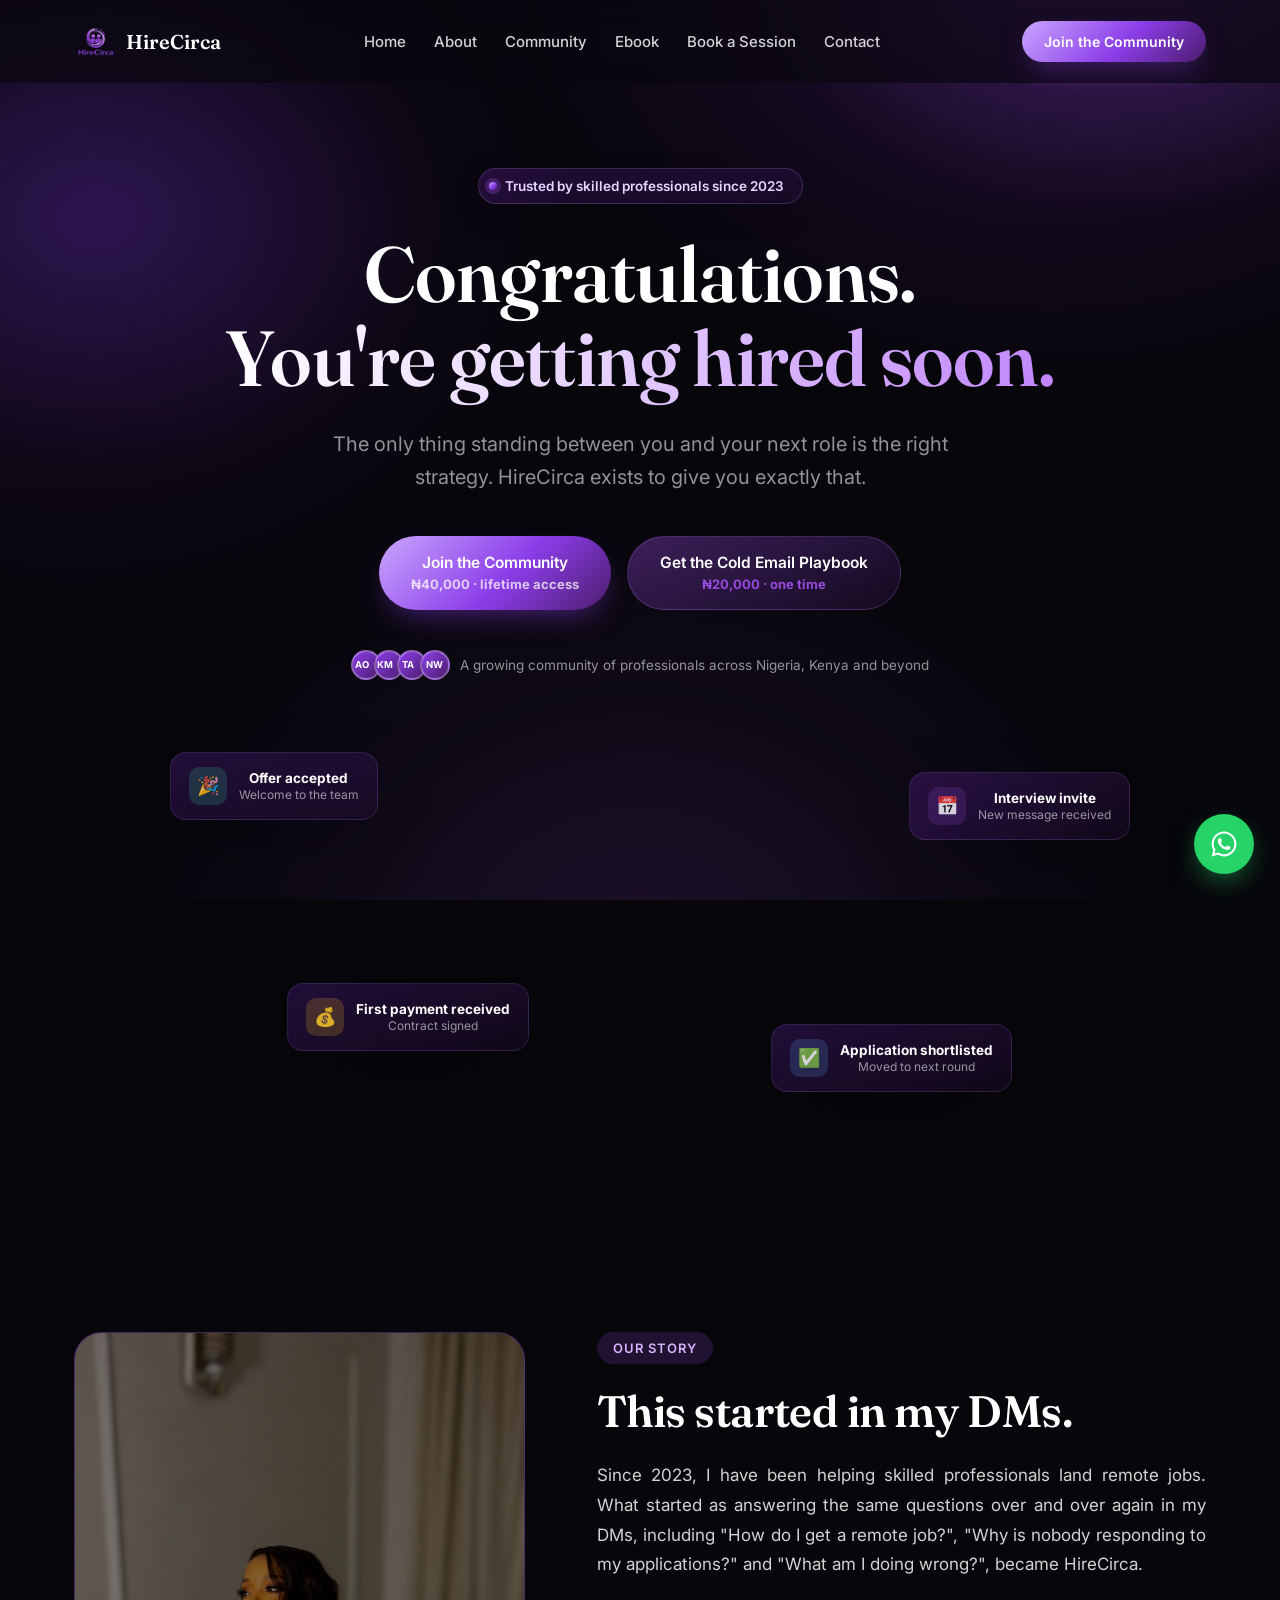
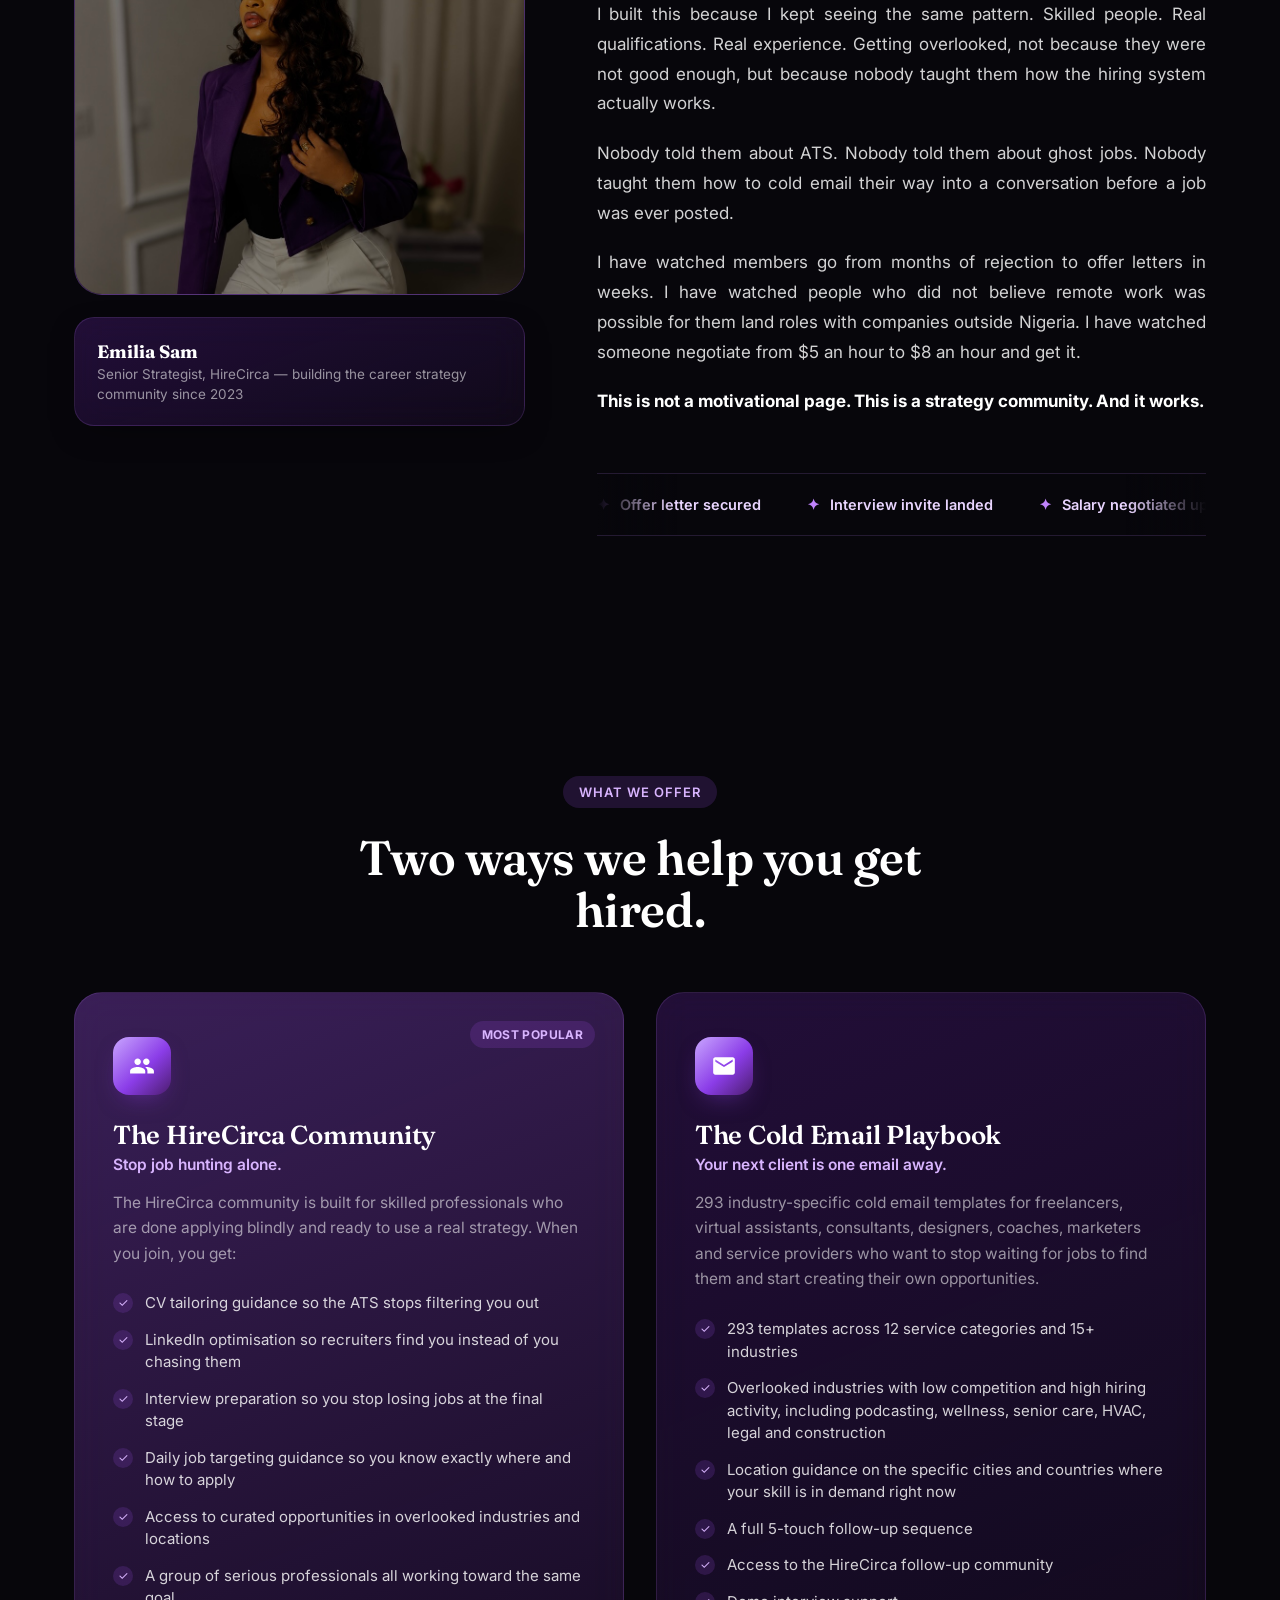
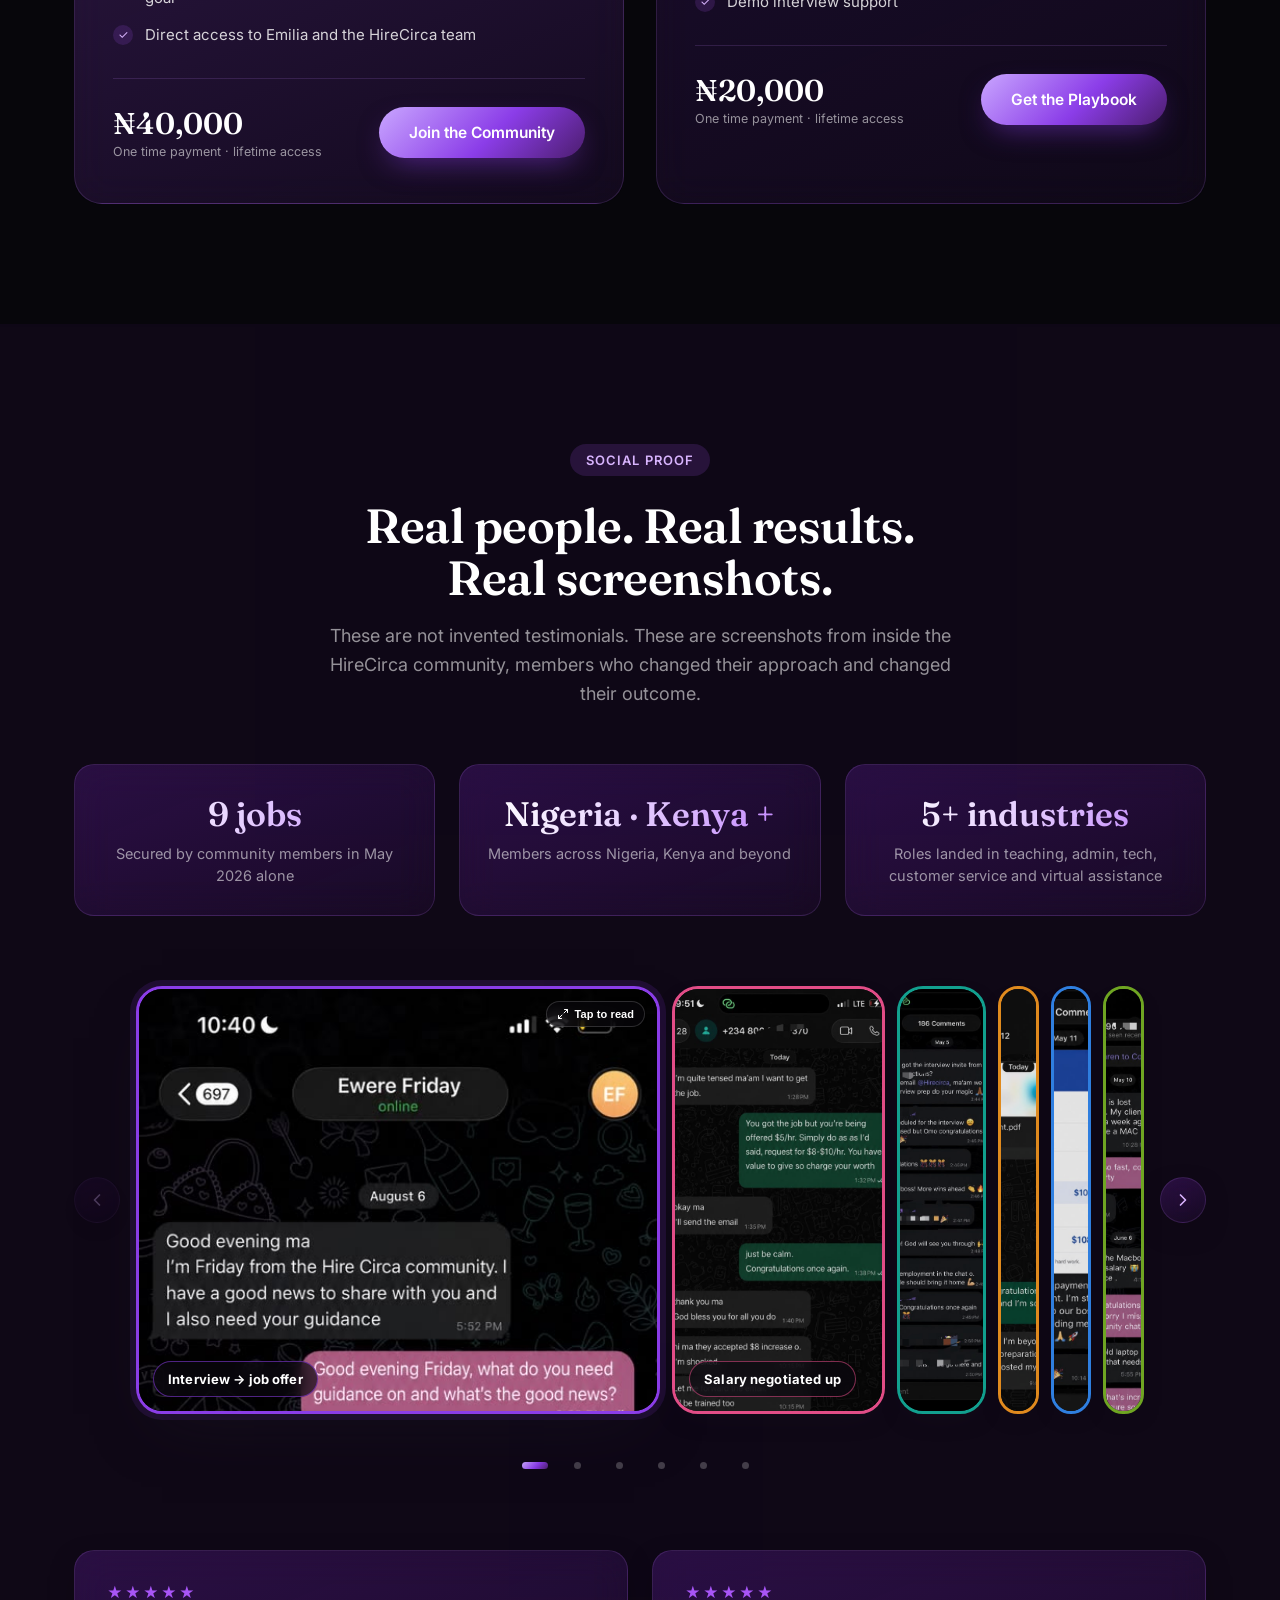
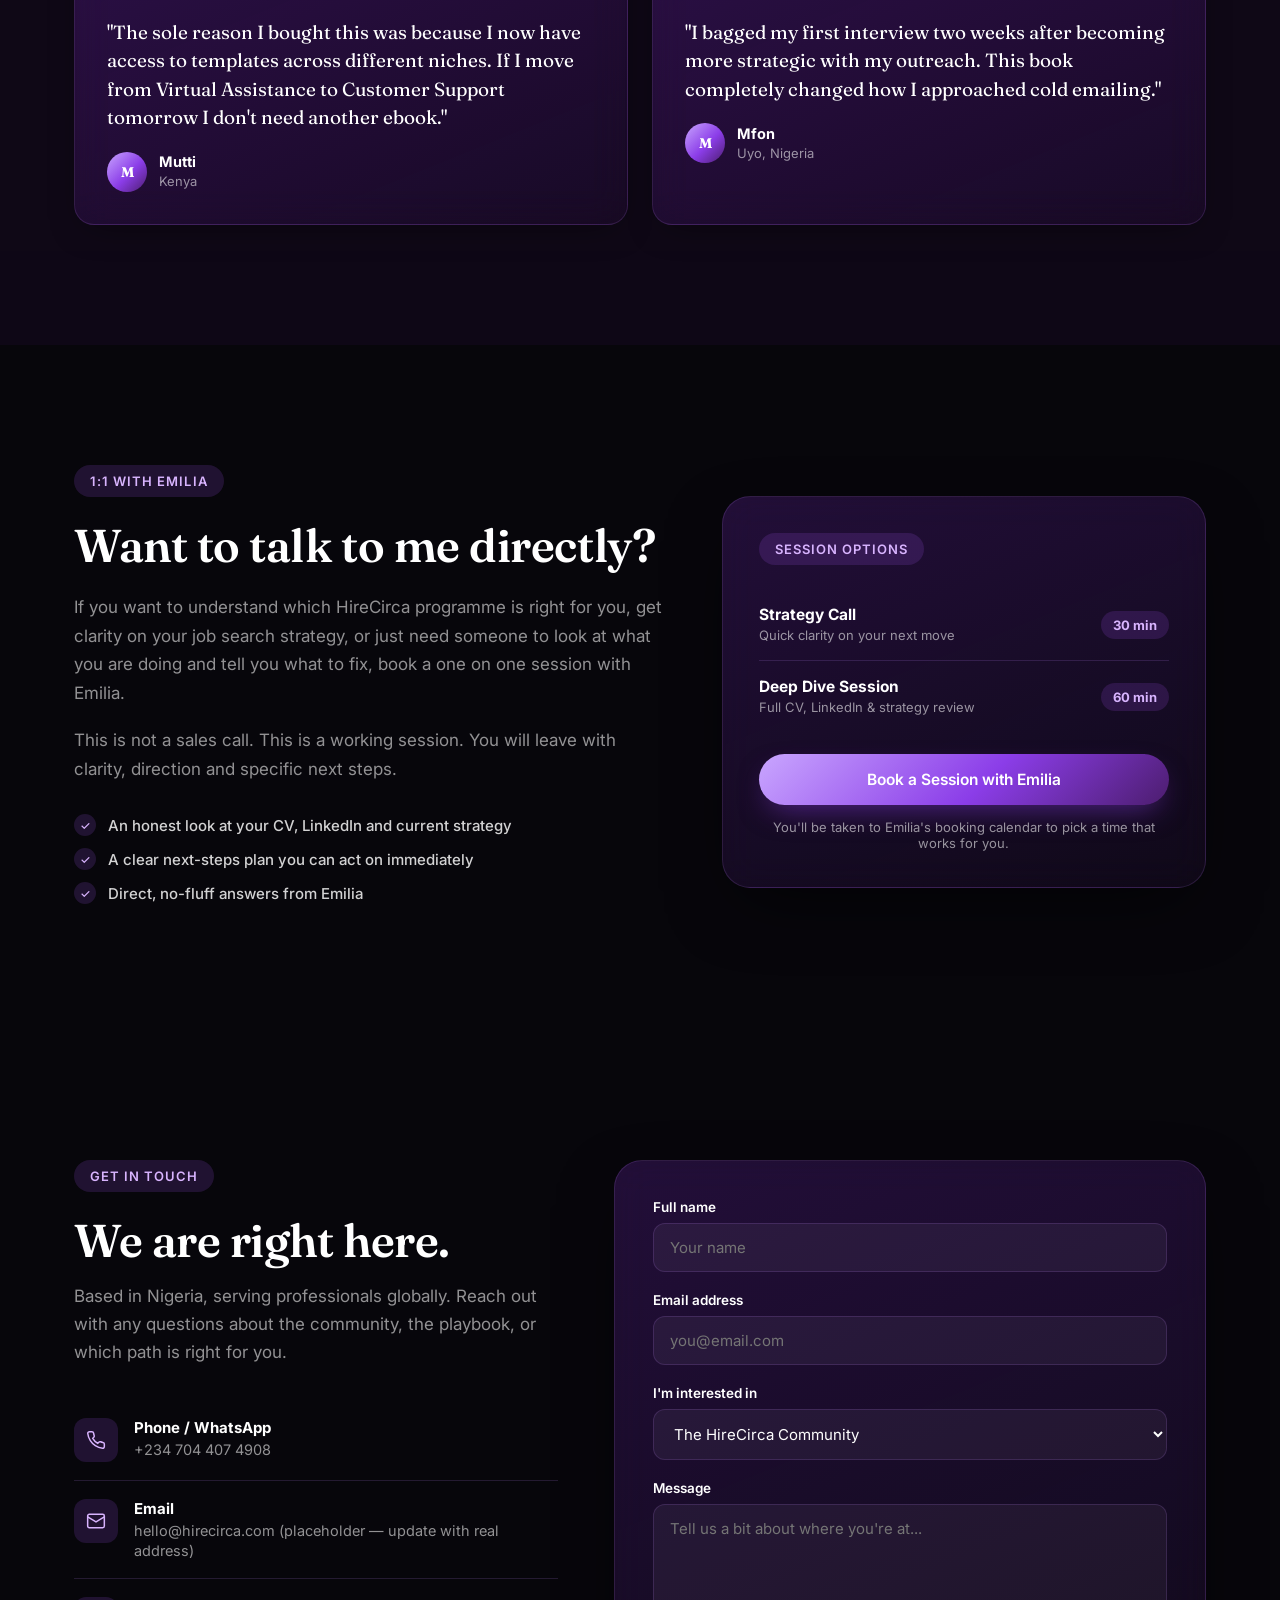
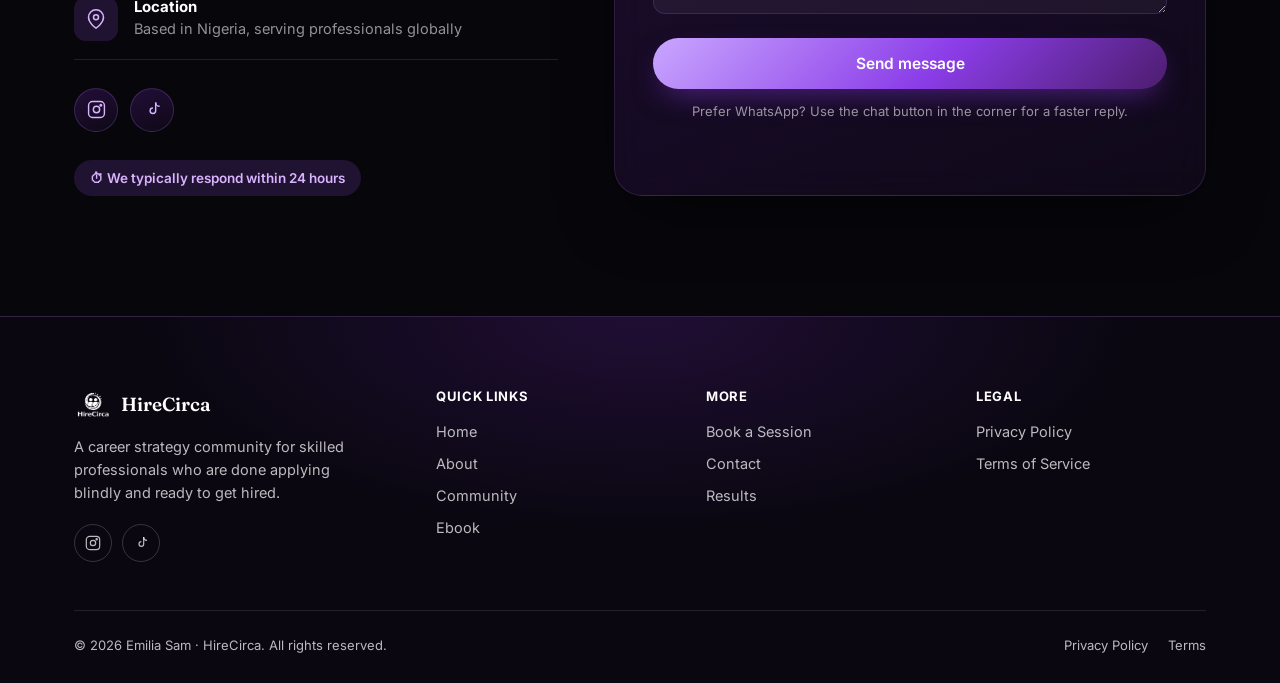
==== commit 9ea8d563: "Fix clipped avatar initials and lightbox downscaling Both found by viewing the page rather than reas" ====
--- a/index.html
+++ b/index.html
@@ -12,7 +12,7 @@
 <link rel="preconnect" href="https://fonts.gstatic.com" crossorigin>
 <link href="https://fonts.googleapis.com/css2?family=Fraunces:opsz,wght@9..144,500;9..144,600;9..144,700&family=Inter:wght@400;500;600;700;800&display=swap" rel="stylesheet">
 
-<link rel="stylesheet" href="css/style.css?v=357c5ca7">
+<link rel="stylesheet" href="css/style.css?v=197ed0c1">
 </head>
 <body>
 
--- a/css/style.css
+++ b/css/style.css
@@ -397,10 +397,10 @@
 }
 .hero-trust .avatars { display: flex; }
 .hero-trust .avatars span {
-  width: 26px; height: 26px; border-radius: 50%;
+  width: 30px; height: 30px; border-radius: 50%;
   background: var(--brand-gradient-deep);
   border: 2px solid rgba(255,255,255,0.28);
-  margin-left: -8px;
+  margin-left: -7px;
   /* initials sit centred in the dot, always white */
   display: flex;
   align-items: center;
@@ -415,6 +415,9 @@
   box-sizing: border-box;
 }
 .hero-trust .avatars span:first-child { margin-left: 0; }
+/* the next dot covers this one's right edge — bias the initials left so
+   they sit in the part that stays visible */
+.hero-trust .avatars span:not(:last-child) { padding-right: 7px; }
 
 .hero-stage {
   position: relative;
@@ -1225,7 +1228,7 @@
   flex-direction: column;
   align-items: center;
   gap: 14px;
-  max-width: min(92vw, 560px);
+  max-width: min(94vw, 620px);
   max-height: 94vh;
   animation: lbRise 0.3s cubic-bezier(0.22, 1, 0.36, 1);
 }
@@ -1243,8 +1246,7 @@
   display: block;
   width: auto;
   max-width: 100%;
-  max-height: 84vh;
-  object-fit: contain;
+  height: auto;
   margin: 0 auto;
 }
 .lightbox-bar {
@@ -1283,8 +1285,9 @@
 .lightbox-close:hover,
 .lightbox-nav:hover { background: rgba(255, 255, 255, 0.2); transform: scale(1.07); }
 .lightbox-close {
-  top: -46px; right: 0;
+  top: 10px; right: 10px;
   width: 38px; height: 38px;
+  background: rgba(7, 6, 11, 0.82);
 }
 .lightbox-close svg { width: 18px; height: 18px; }
 .lightbox-nav {
@@ -1309,8 +1312,7 @@
   .lightbox { padding: 14px; }
   .lightbox-shell { max-width: 100%; max-height: 96vh; gap: 10px; }
   .lightbox-stage { max-height: 74vh; border-radius: 16px; }
-  .lightbox-stage img { max-height: none; width: 100%; }
-  .lightbox-close { top: 8px; right: 8px; background: rgba(7, 6, 11, 0.82); }
+  .lightbox-stage img { width: 100%; }
   /* no room beside the image on a phone, so the arrows overlay its edges */
   .lightbox-nav { width: 40px; height: 40px; margin-top: -20px; background: rgba(7, 6, 11, 0.7); }
   .lightbox-nav svg { width: 18px; height: 18px; }
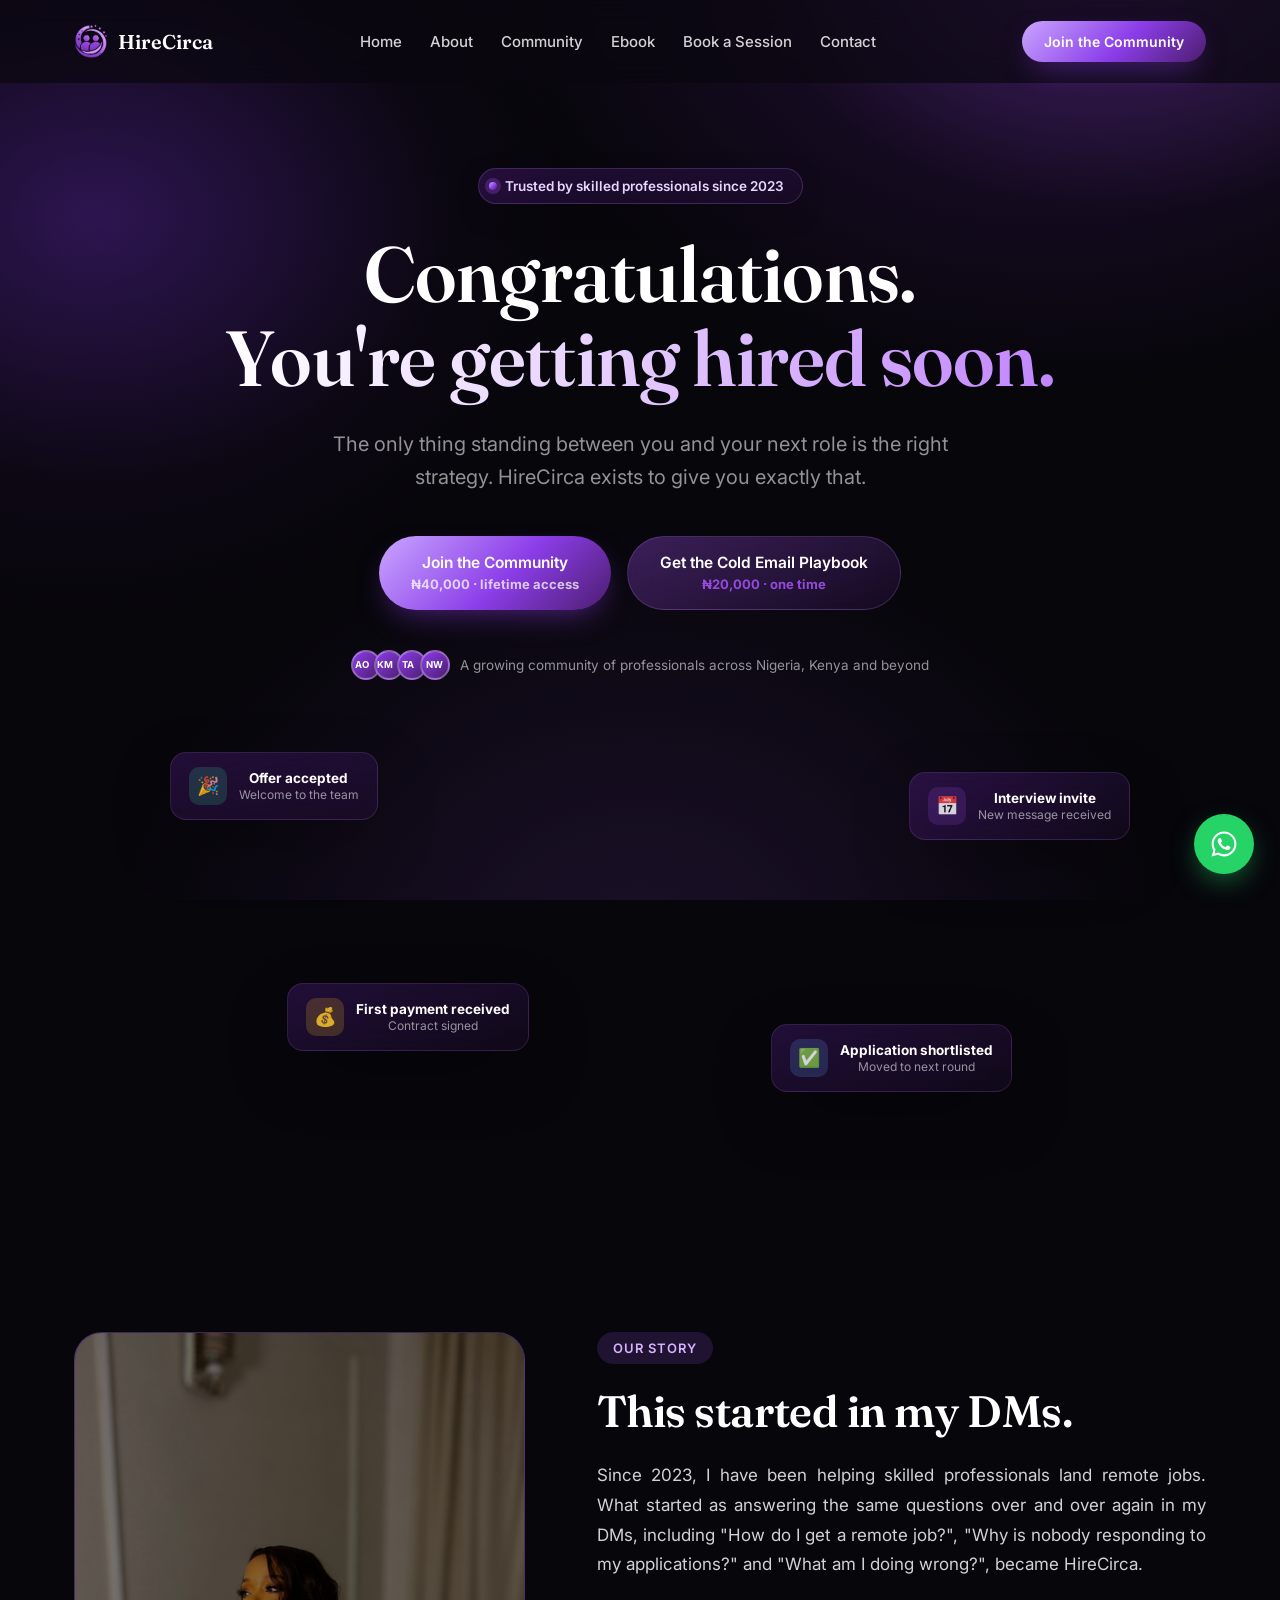
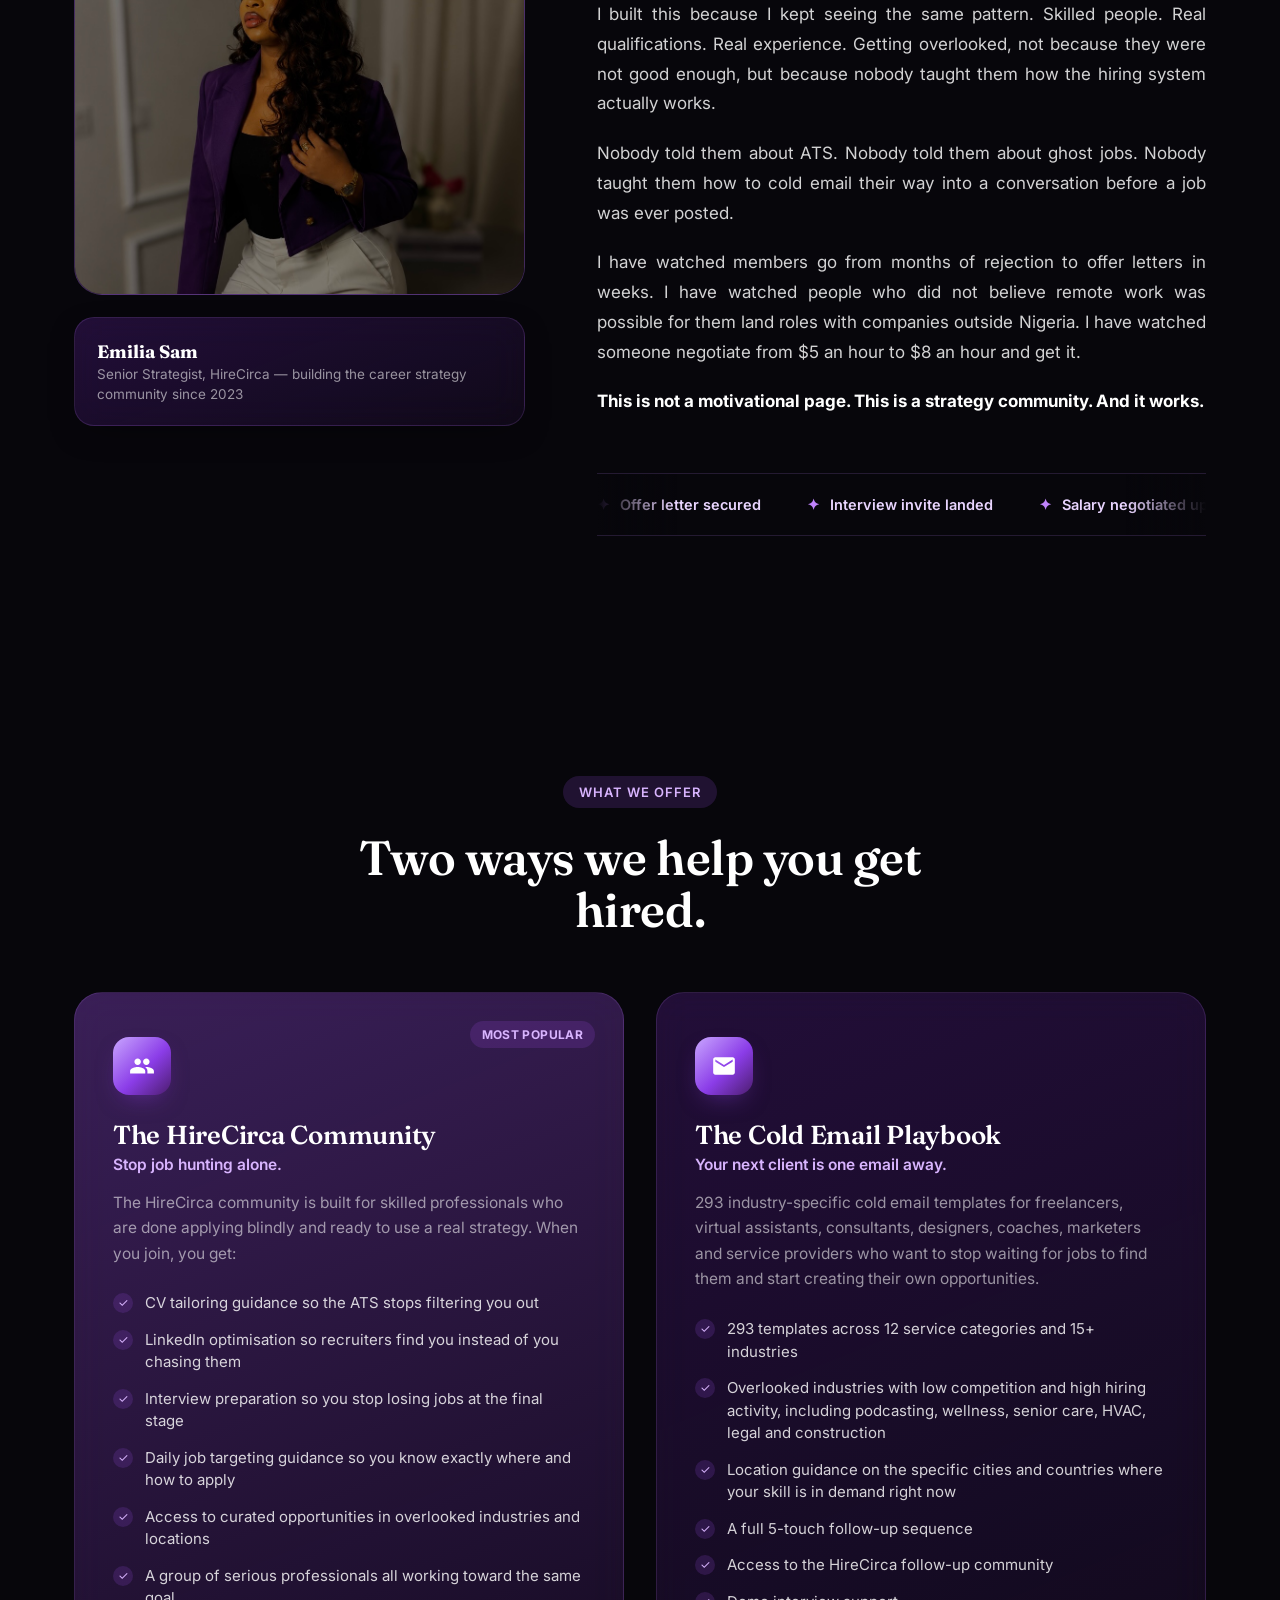
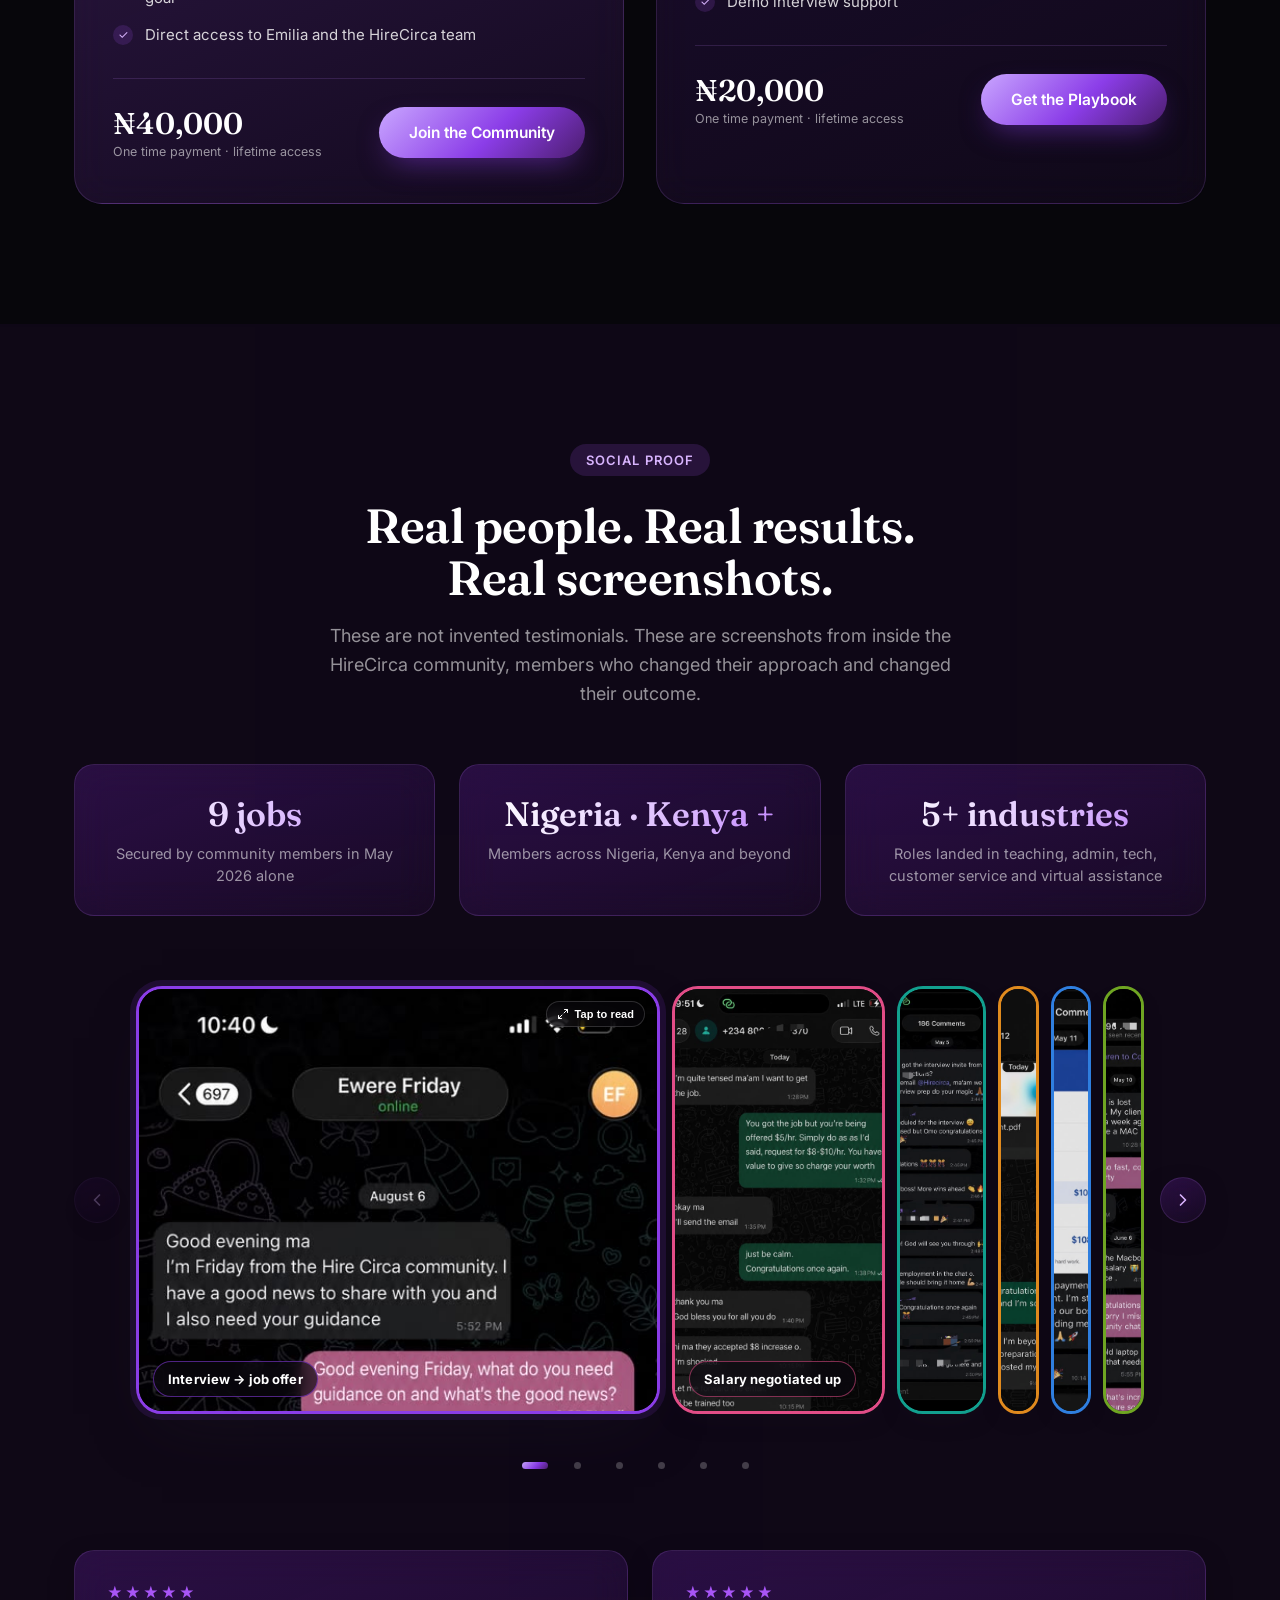
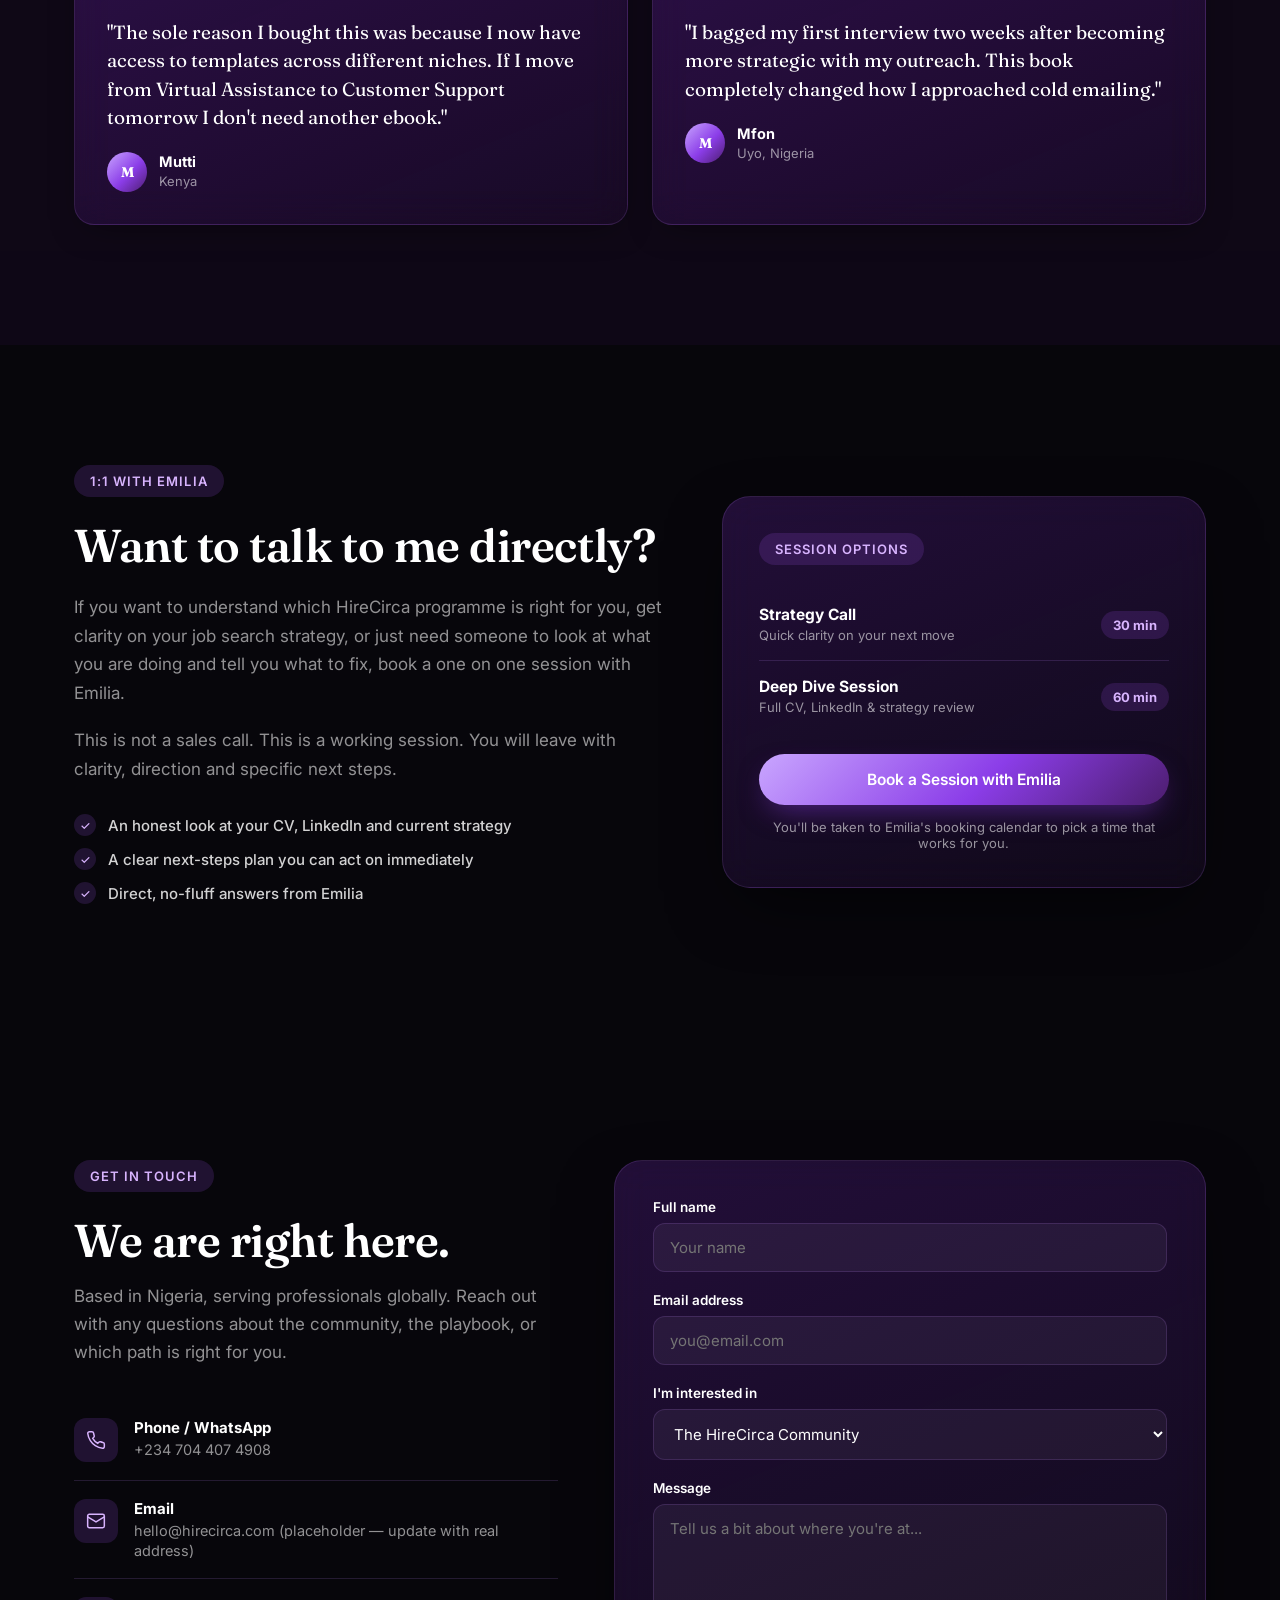
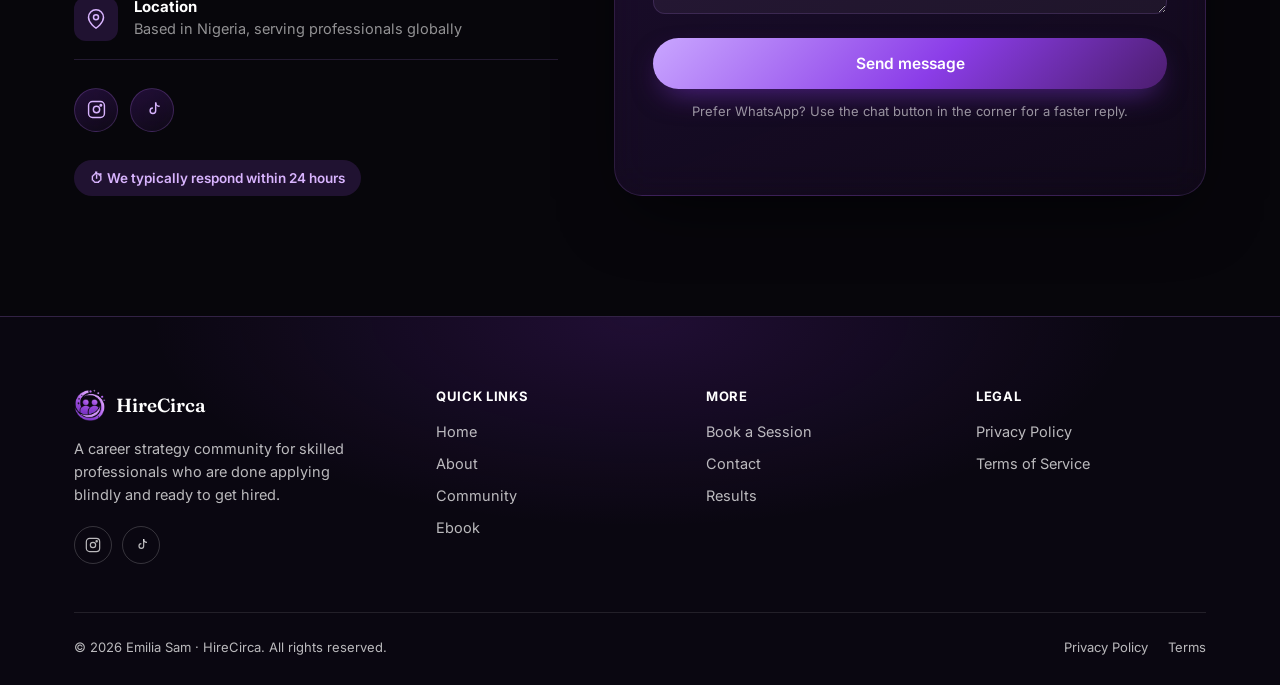
==== commit a5a91c06: "Use a mark-only logo in the nav, footer and favicon The logo file stacks a circle mark (58% of its h" ====
--- a/index.html
+++ b/index.html
@@ -6,13 +6,13 @@
   <meta name="theme-color" content="#07060B">
 <title>HireCirca — You're Getting Hired Soon</title>
 <meta name="description" content="HireCirca gives skilled professionals the exact strategy, tools and community they need to find and land the right opportunities themselves. Join the community or get the Cold Email Playbook.">
-<link rel="icon" type="image/png" href="assets/logo.png?v=d1ca5c54">
+<link rel="icon" type="image/png" href="assets/logo-mark.png?v=1898caee">
 
 <link rel="preconnect" href="https://fonts.googleapis.com">
 <link rel="preconnect" href="https://fonts.gstatic.com" crossorigin>
 <link href="https://fonts.googleapis.com/css2?family=Fraunces:opsz,wght@9..144,500;9..144,600;9..144,700&family=Inter:wght@400;500;600;700;800&display=swap" rel="stylesheet">
 
-<link rel="stylesheet" href="css/style.css?v=197ed0c1">
+<link rel="stylesheet" href="css/style.css?v=79763707">
 </head>
 <body>
 
@@ -22,7 +22,7 @@
 <header class="navbar" id="navbar">
   <div class="container">
     <a href="#home" class="nav-logo">
-      <img src="assets/logo.png?v=d1ca5c54" alt="HireCirca logo">
+      <img src="assets/logo-mark.png?v=1898caee" alt="HireCirca logo">
       <span>HireCirca</span>
     </a>
 
@@ -410,7 +410,7 @@
     <div class="footer-top">
       <div>
         <div class="footer-brand">
-          <img src="assets/logo.png?v=d1ca5c54" alt="HireCirca">
+          <img src="assets/logo-mark.png?v=1898caee" alt="HireCirca">
           <span>HireCirca</span>
         </div>
         <p class="footer-desc">A career strategy community for skilled professionals who are done applying blindly and ready to get hired.</p>
--- a/css/style.css
+++ b/css/style.css
@@ -1111,7 +1111,7 @@
   .footer-top { grid-template-columns: 1fr; }
 }
 .footer-brand { display: flex; align-items: center; gap: 10px; margin-bottom: 16px; }
-.footer-brand img { height: 30px; filter: brightness(0) invert(1); }
+.footer-brand img { height: 32px; }
 .footer-brand span { font-family: var(--font-display); font-size: 19px; font-weight: 600; color: #fff; }
 .footer-desc { font-size: 14.5px; line-height: 1.6; max-width: 280px; }
 .footer-col h4 {
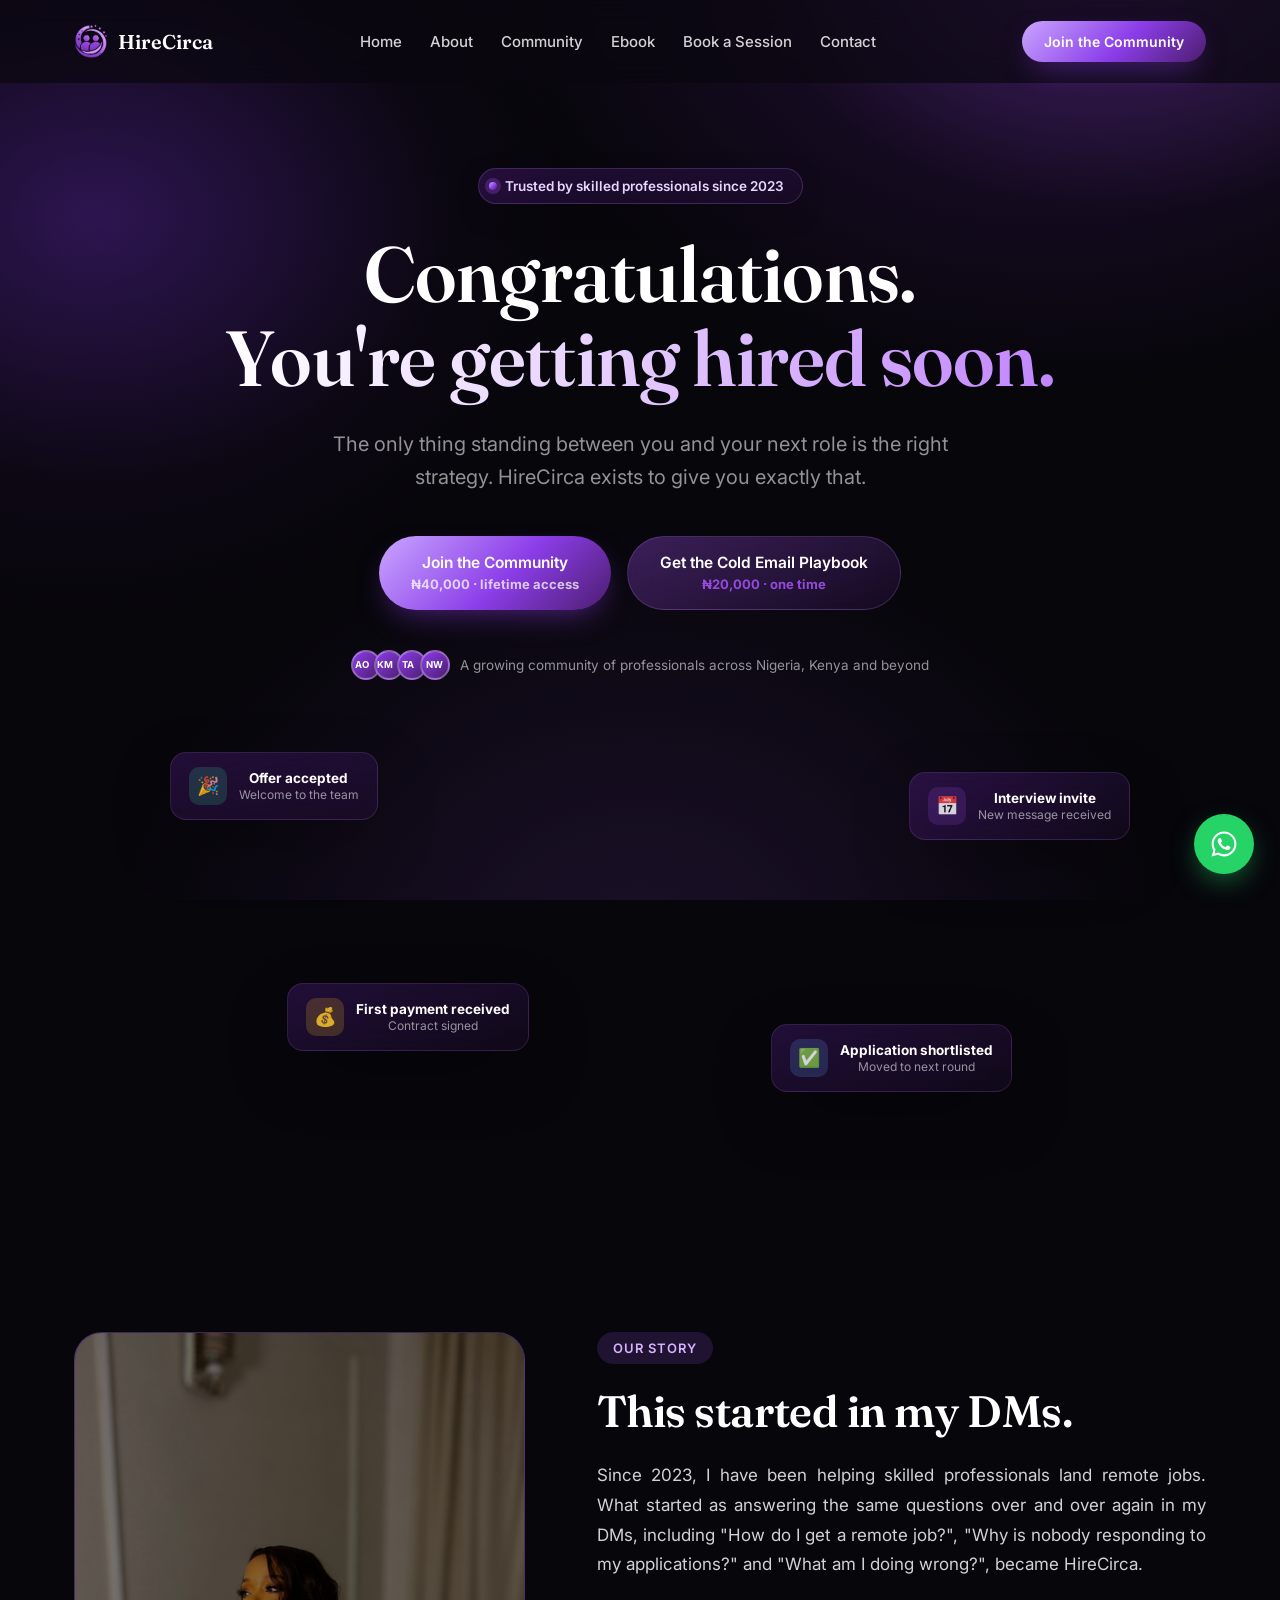
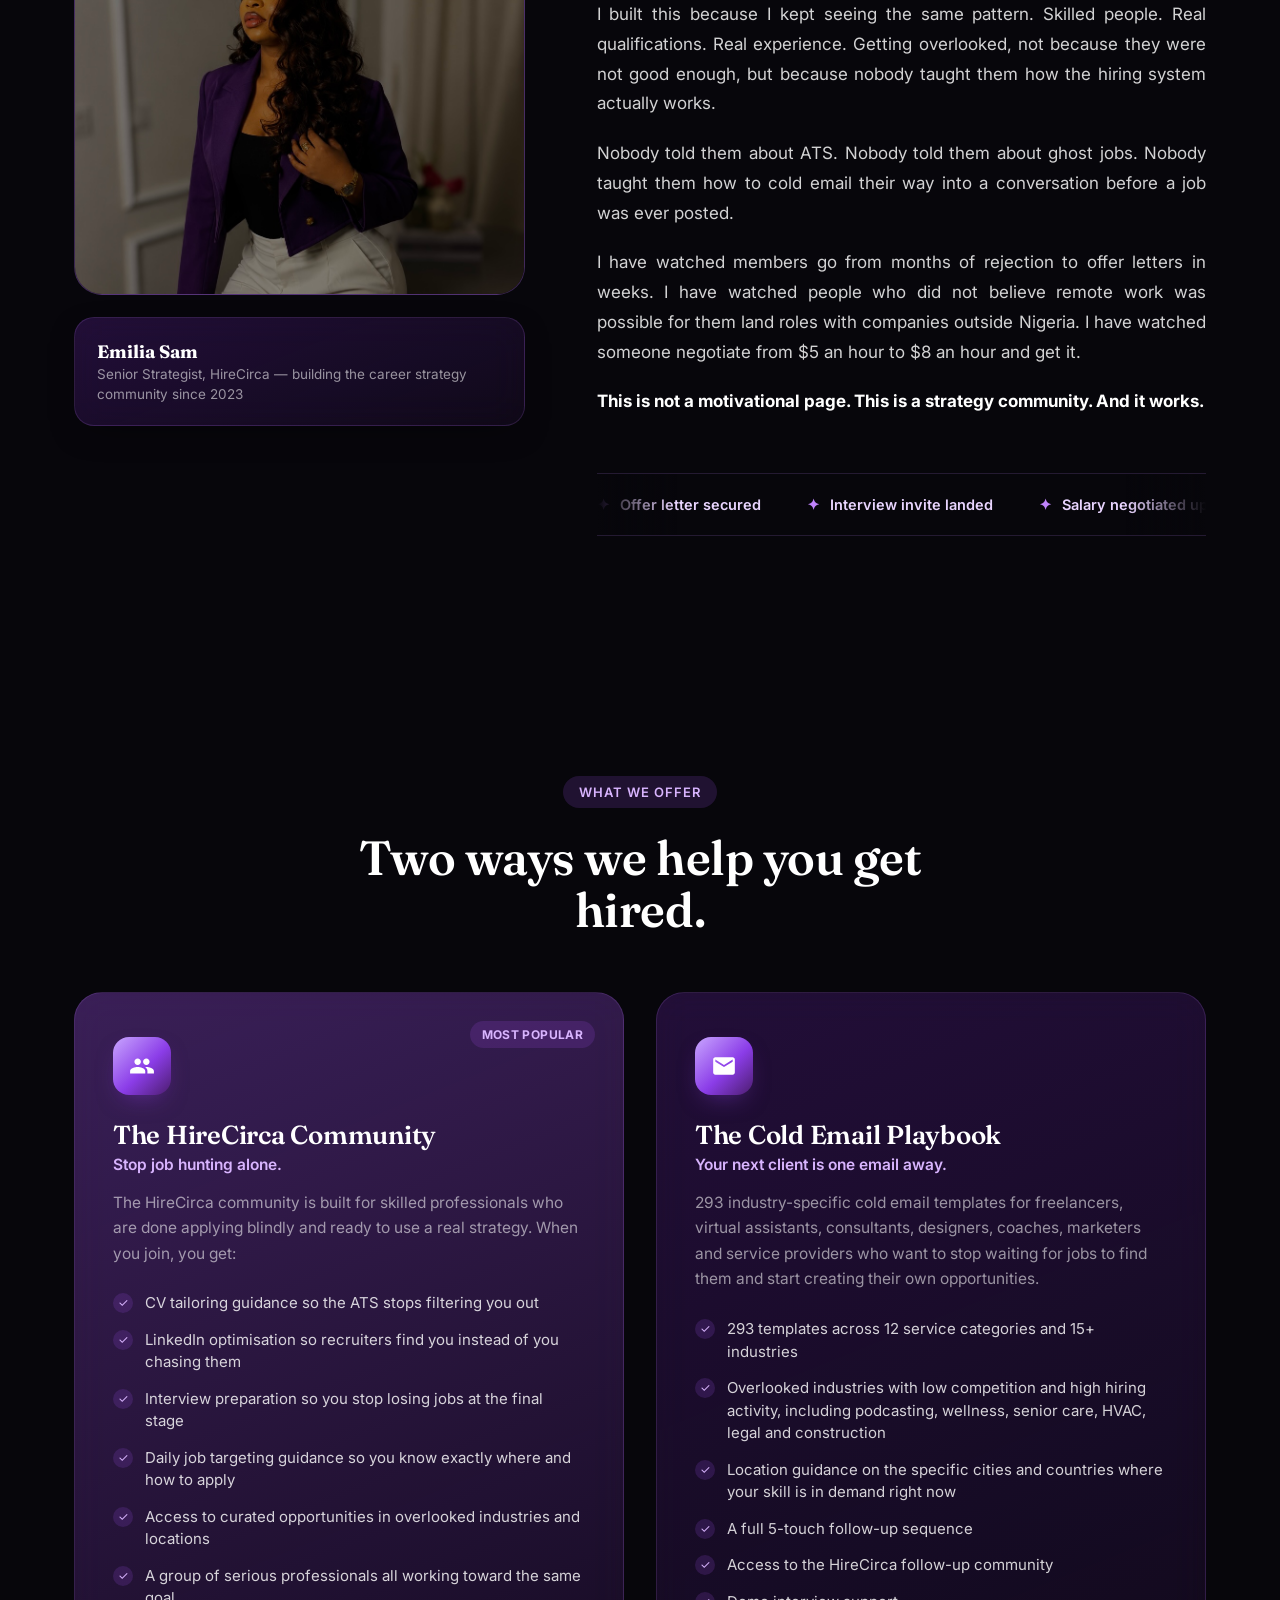
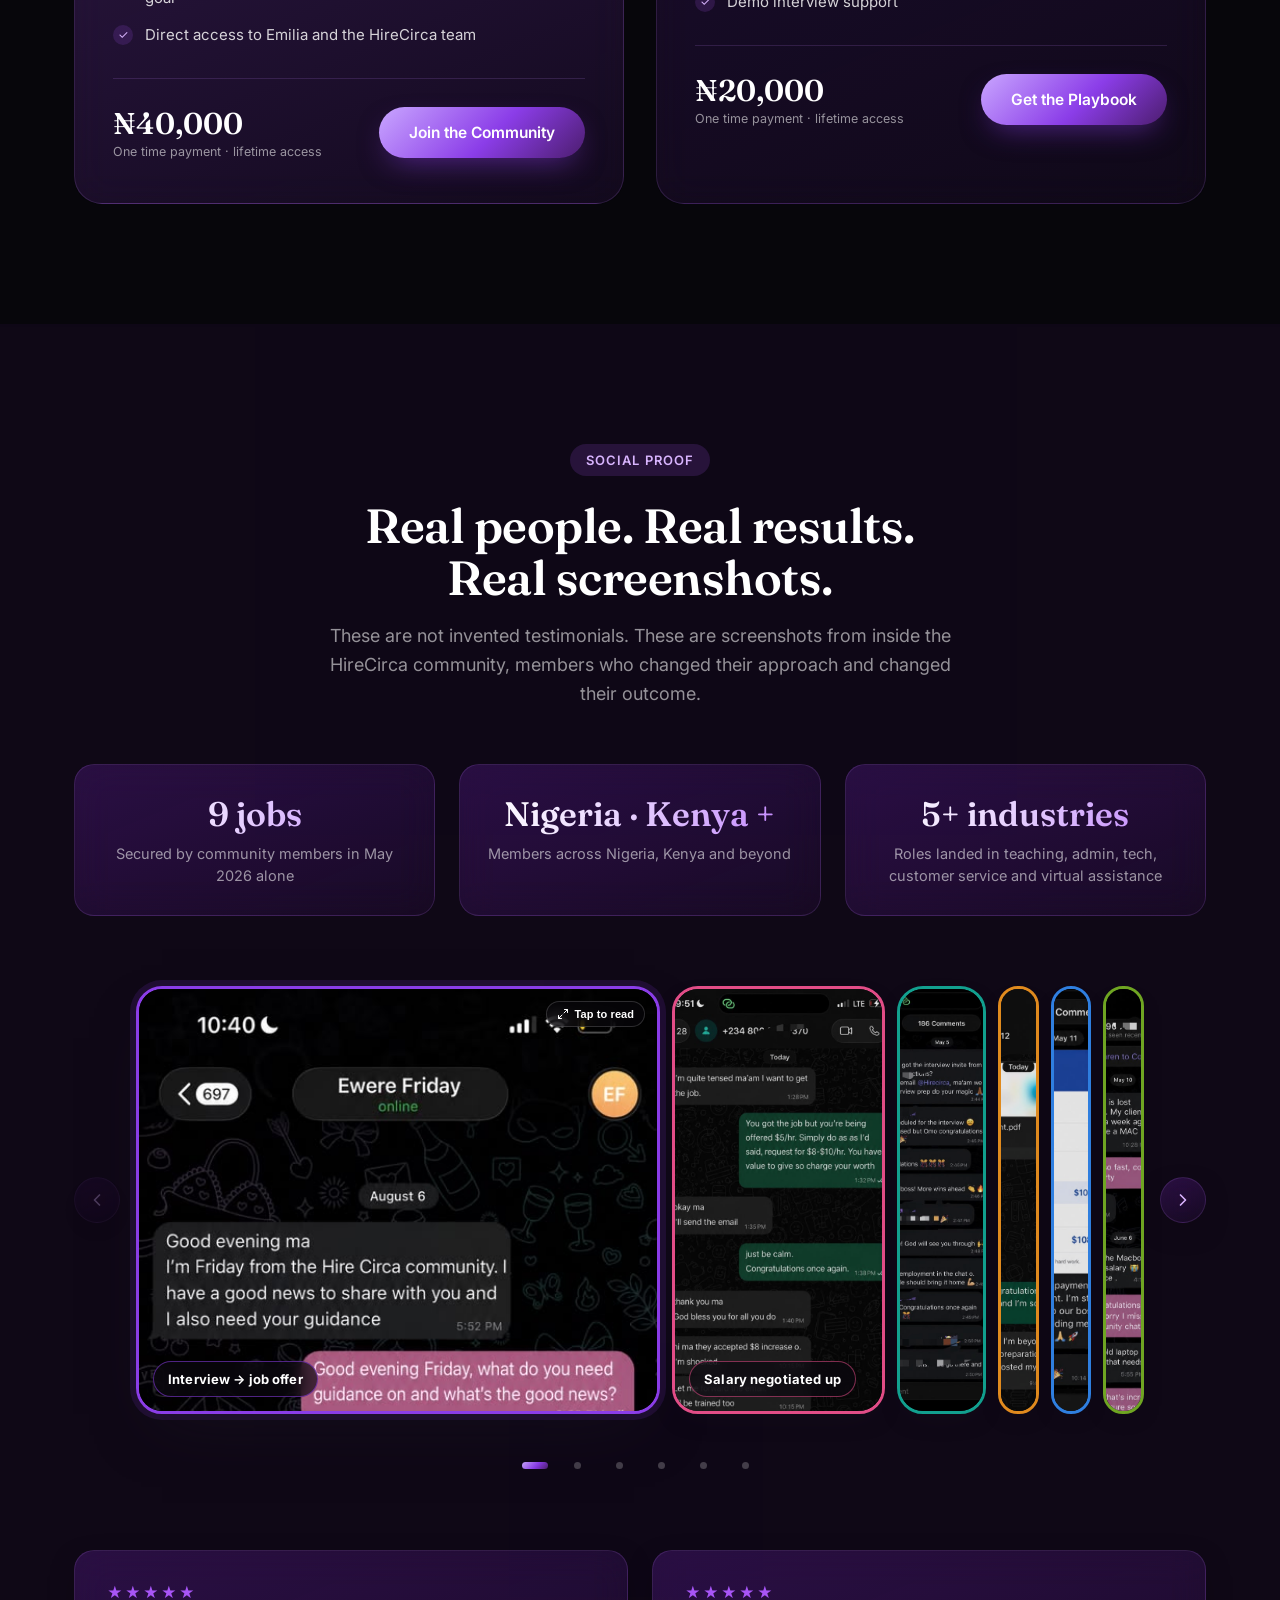
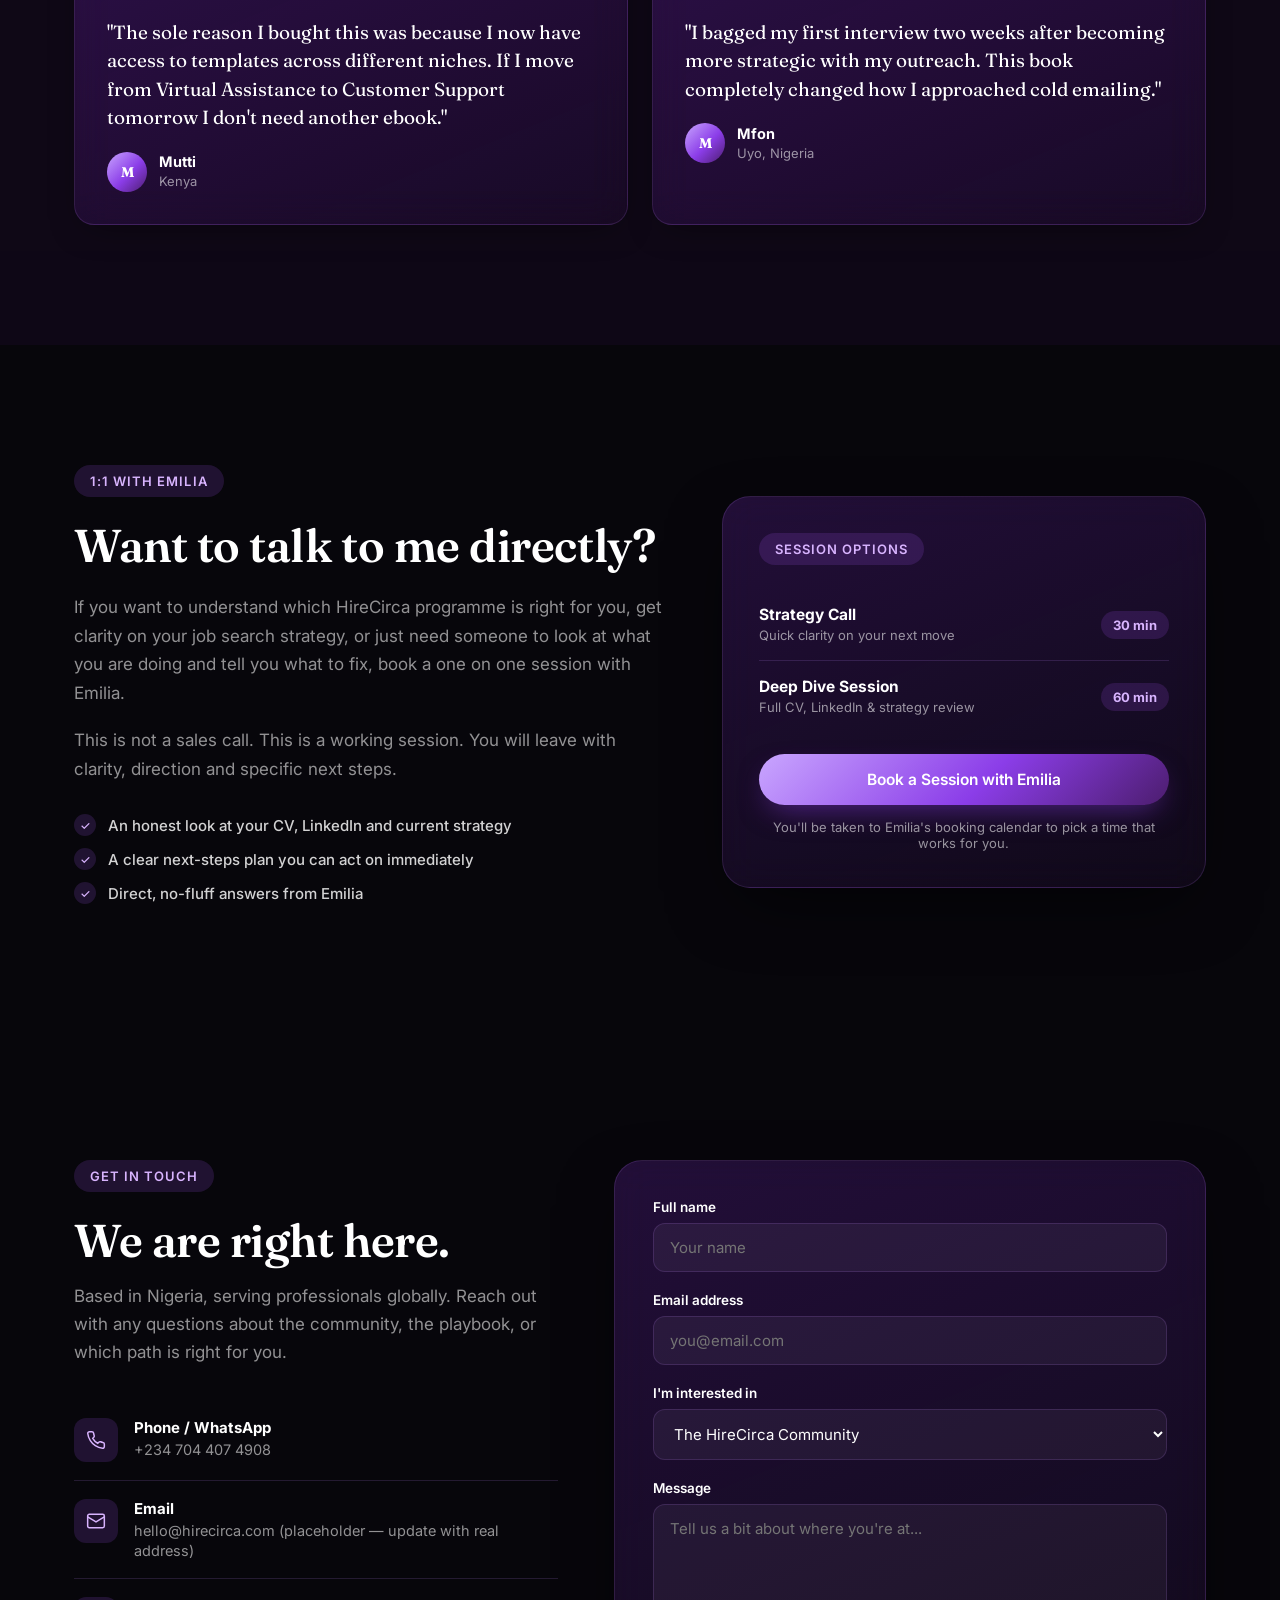
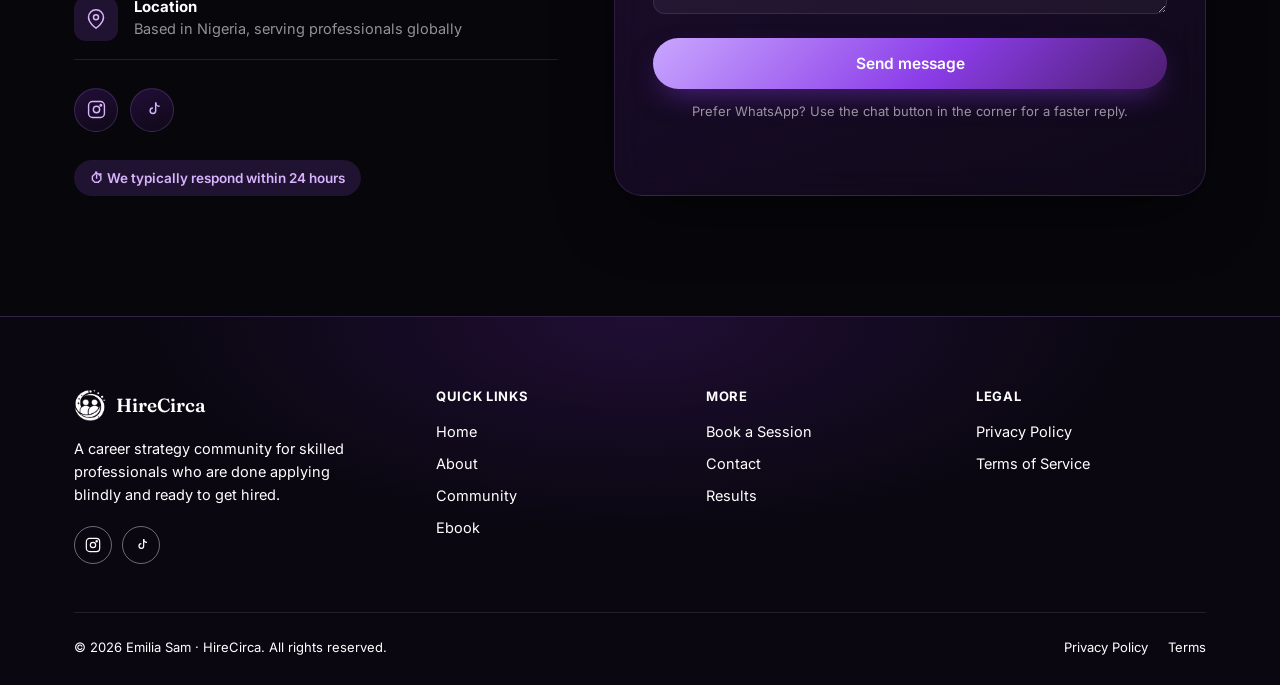
==== commit ad220369: "Run the footer at full white on every width Extends the mobile-only rule to desktop, so it moves out" ====
--- a/index.html
+++ b/index.html
@@ -12,7 +12,7 @@
 <link rel="preconnect" href="https://fonts.gstatic.com" crossorigin>
 <link href="https://fonts.googleapis.com/css2?family=Fraunces:opsz,wght@9..144,500;9..144,600;9..144,700&family=Inter:wght@400;500;600;700;800&display=swap" rel="stylesheet">
 
-<link rel="stylesheet" href="css/style.css?v=79763707">
+<link rel="stylesheet" href="css/style.css?v=a3d8fd99">
 </head>
 <body>
 
--- a/css/style.css
+++ b/css/style.css
@@ -1093,7 +1093,7 @@
     radial-gradient(700px 300px at 50% 0%, rgba(147, 51, 234, 0.16), transparent 70%),
     #0A0711;
   border-top: 1px solid var(--glass-border);
-  color: rgba(255,255,255,0.72);
+  color: #fff;
   padding: 72px 0 30px;
 }
 .footer-top {
@@ -1324,3 +1324,16 @@
   .lightbox-backdrop, .lightbox-shell { animation: none; }
   .proof-expand { transition: none; }
 }
+
+/* the whole footer runs at full white -- copy, links and mark -- at every
+   width, rather than the 72% body copy it started with */
+.site-footer { color: #fff; }
+.footer-desc,
+.footer-col a,
+.footer-bottom,
+.footer-bottom a,
+.footer-bottom .legal-links a { color: #fff; }
+.footer-social a { border-color: rgba(255, 255, 255, 0.4); color: #fff; }
+/* flattens the mark's gradients to a white silhouette; its shapes are
+   separated by real transparent gaps, so the two figures still read */
+.footer-brand img { filter: brightness(0) invert(1); }
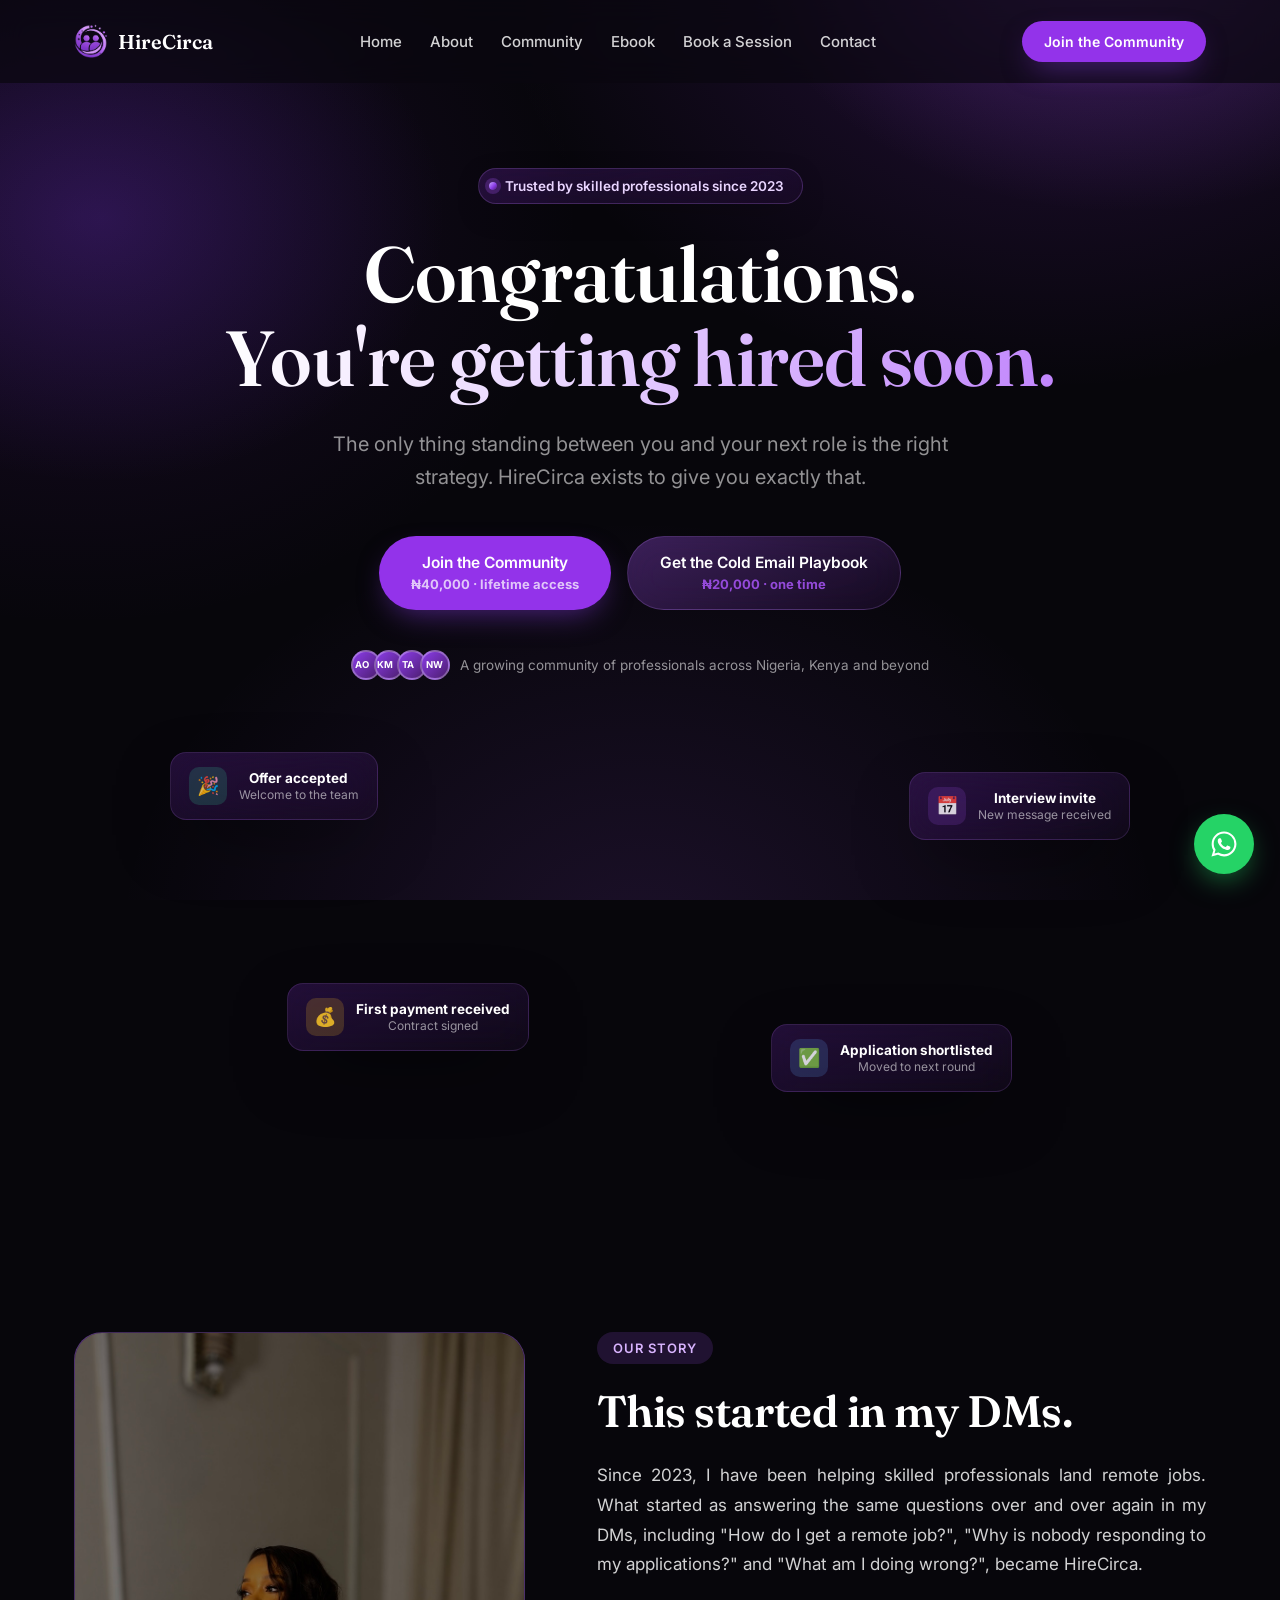
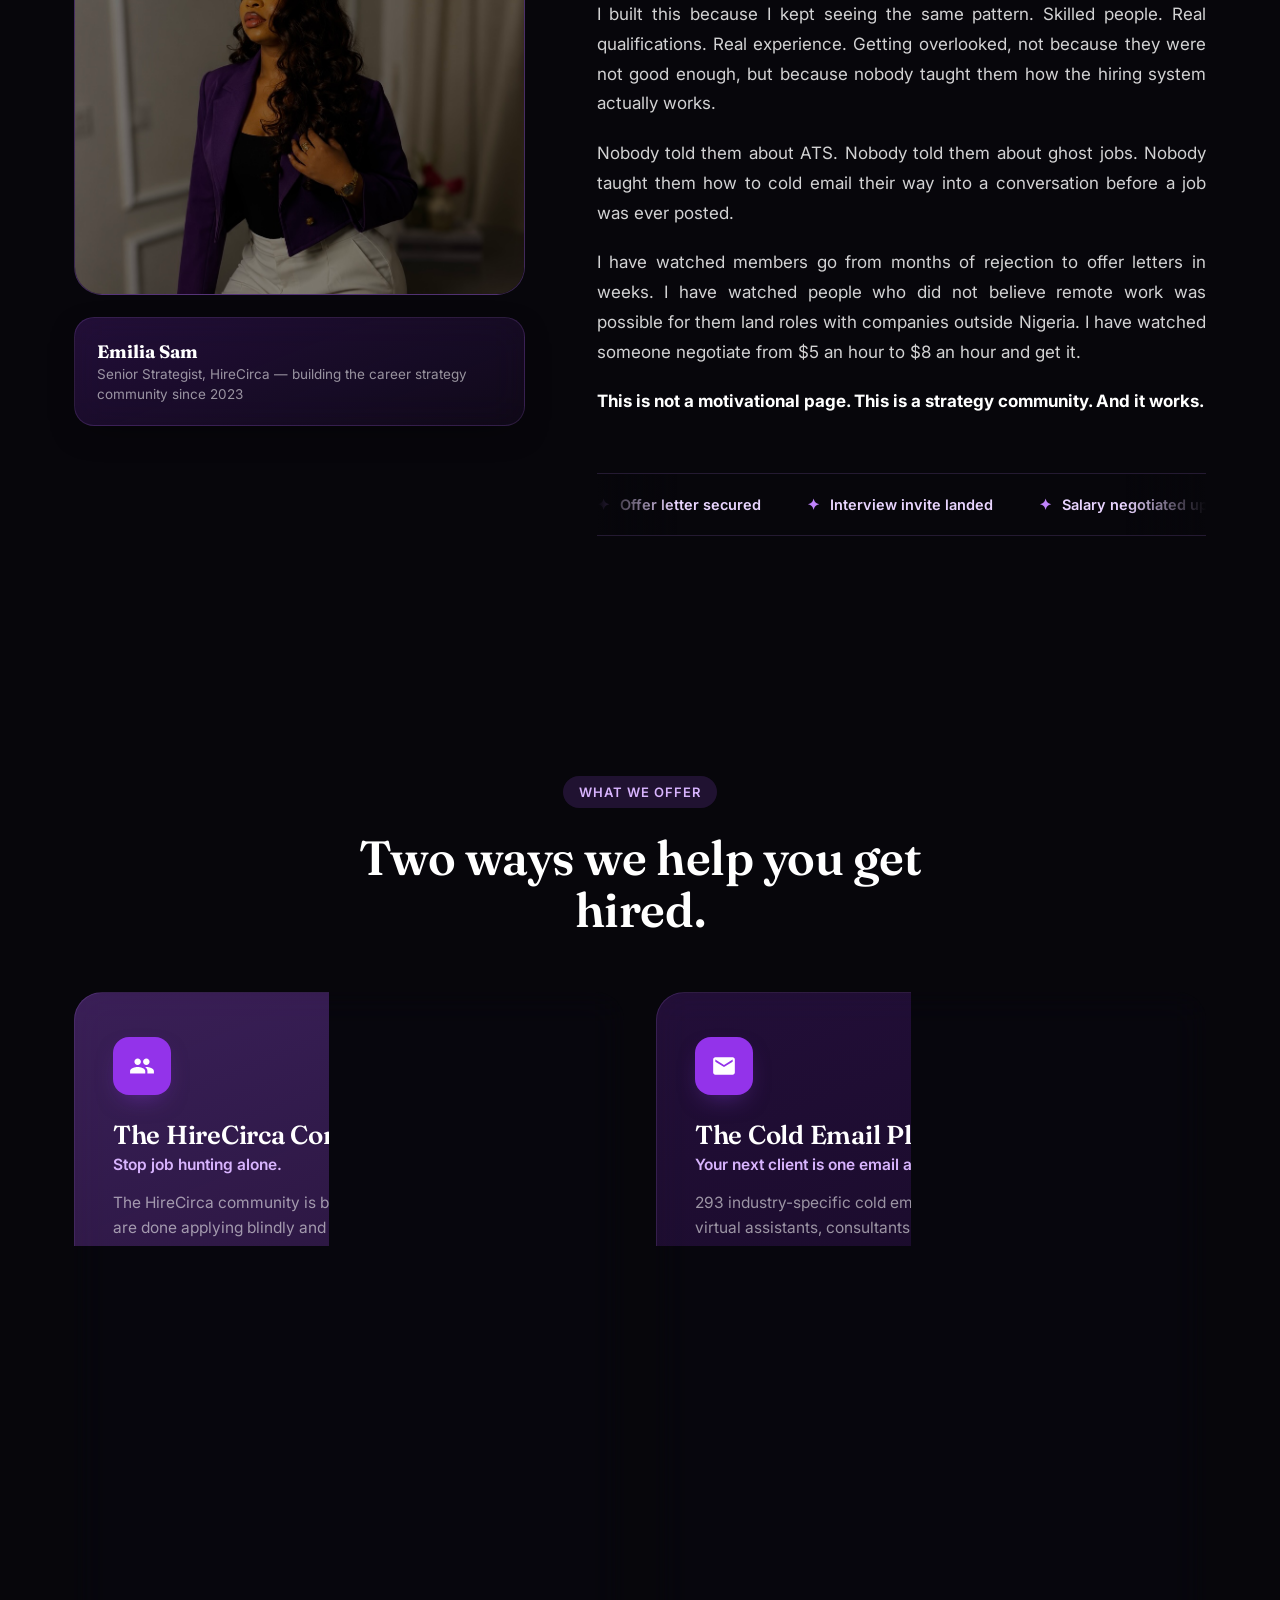
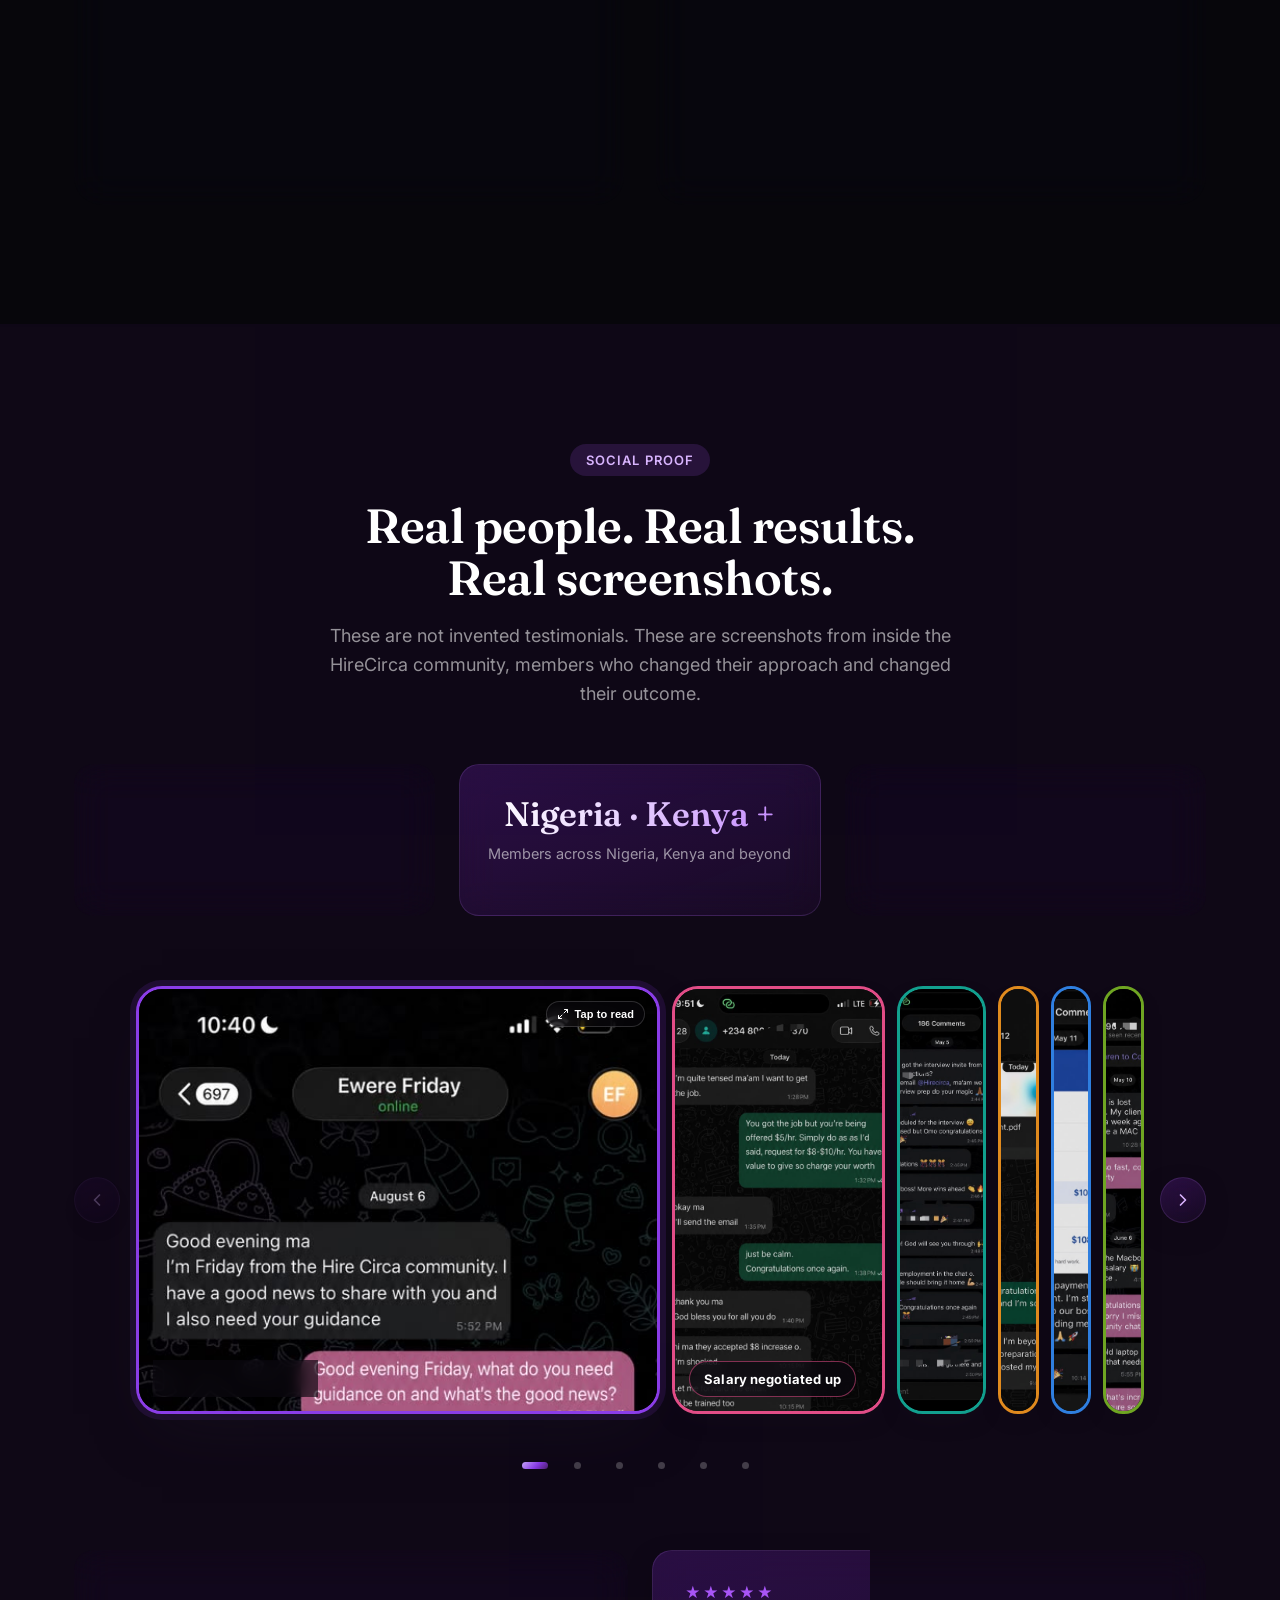
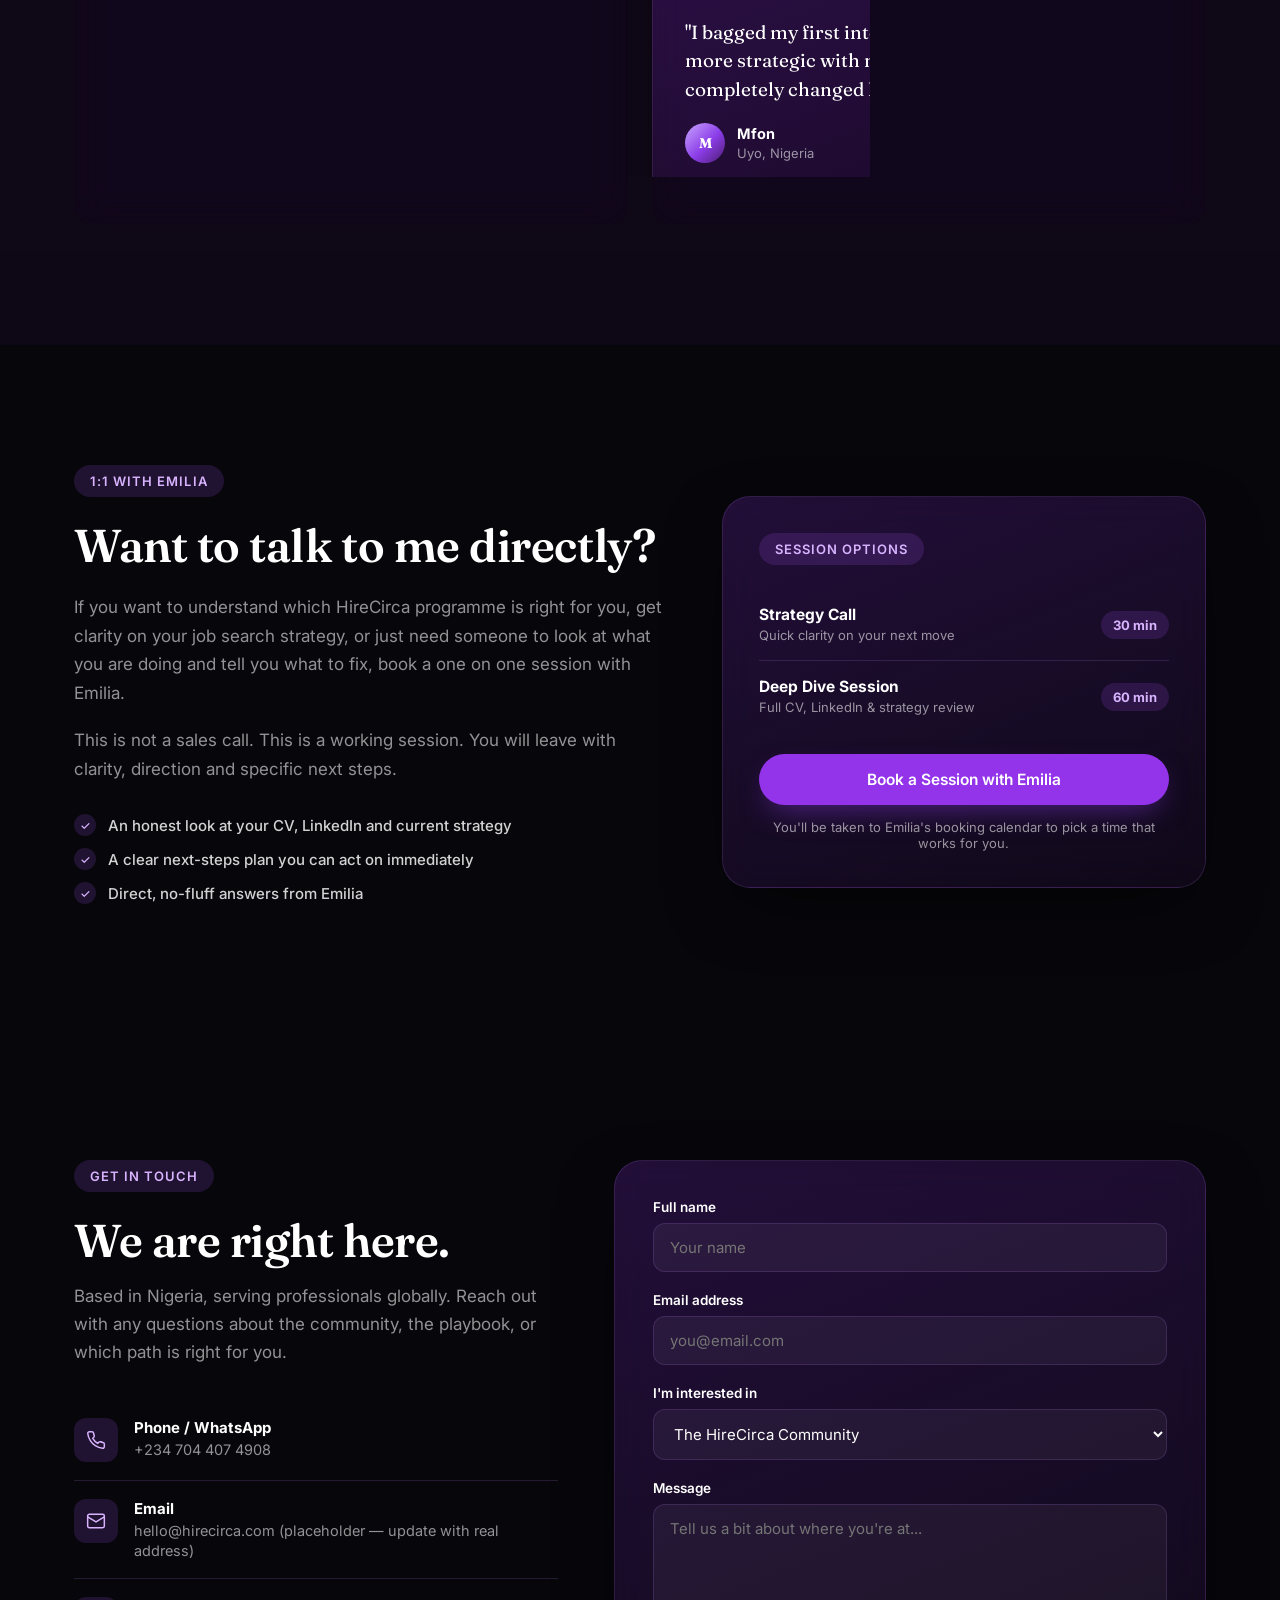
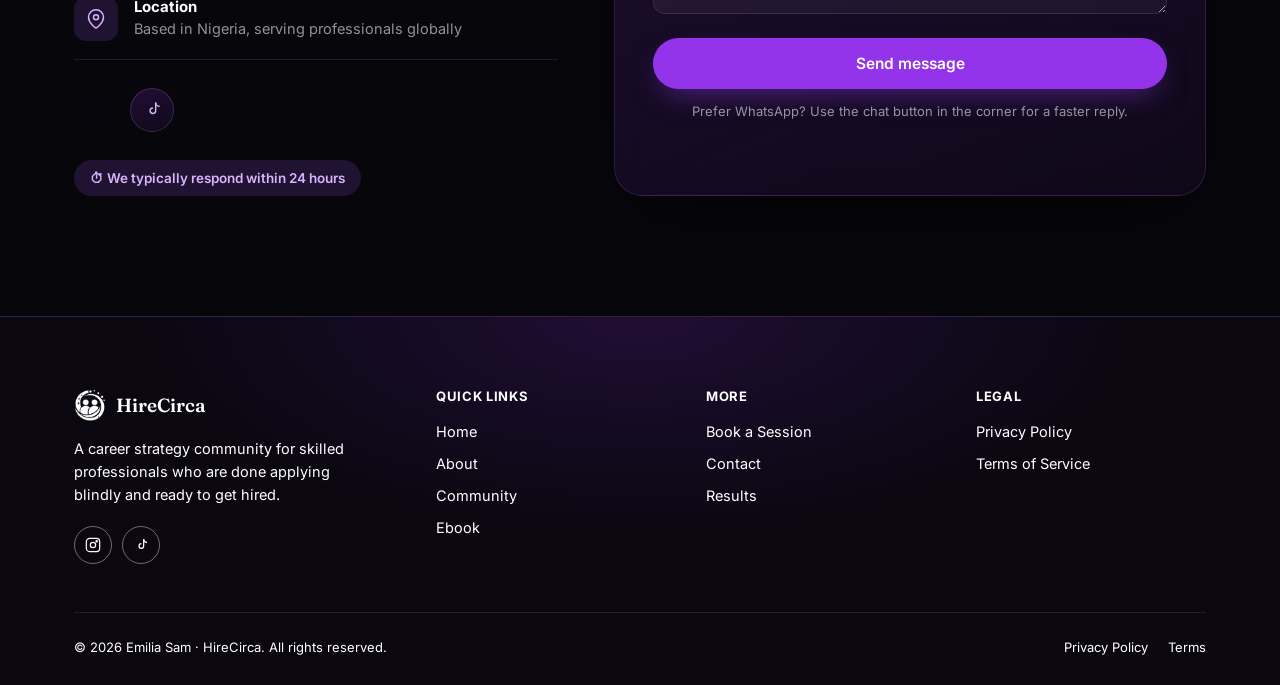
==== commit 1e3bd073: "Flatten primary buttons and service icons to solid purple Drops the three-stop brand gradient from ." ====
--- a/index.html
+++ b/index.html
@@ -12,7 +12,7 @@
 <link rel="preconnect" href="https://fonts.gstatic.com" crossorigin>
 <link href="https://fonts.googleapis.com/css2?family=Fraunces:opsz,wght@9..144,500;9..144,600;9..144,700&family=Inter:wght@400;500;600;700;800&display=swap" rel="stylesheet">
 
-<link rel="stylesheet" href="css/style.css?v=a3d8fd99">
+<link rel="stylesheet" href="css/style.css?v=4b71b045">
 </head>
 <body>
 
--- a/css/style.css
+++ b/css/style.css
@@ -21,6 +21,9 @@
   --brand-gradient-text: linear-gradient(105deg, #FFFFFF 0%, #E9D5FF 42%, #C084FC 100%);
   /* deeper ramp for dots carrying white type — light stops fail on white */
   --brand-gradient-deep: linear-gradient(135deg, #8B3DE8 0%, #4C1D6E 100%);
+  /* flat fill for primary buttons -- brightest purple that still clears
+     4.5:1 against a white label (5.38:1) */
+  --btn-purple: #9333EA;
 
   /* Dark canvas */
   --bg: #07060B;
@@ -171,7 +174,7 @@
 .btn:active { transform: scale(0.97); }
 
 .btn-primary {
-  background: var(--brand-gradient);
+  background: var(--btn-purple);
   color: #fff;
   box-shadow: 0 12px 30px -10px rgba(139, 61, 232, 0.55);
 }
@@ -626,7 +629,7 @@
 .service-icon {
   width: 58px; height: 58px;
   border-radius: 16px;
-  background: var(--brand-gradient);
+  background: var(--btn-purple);
   display: flex; align-items: center; justify-content: center;
   color: #fff; font-size: 26px;
   margin-bottom: 26px;
